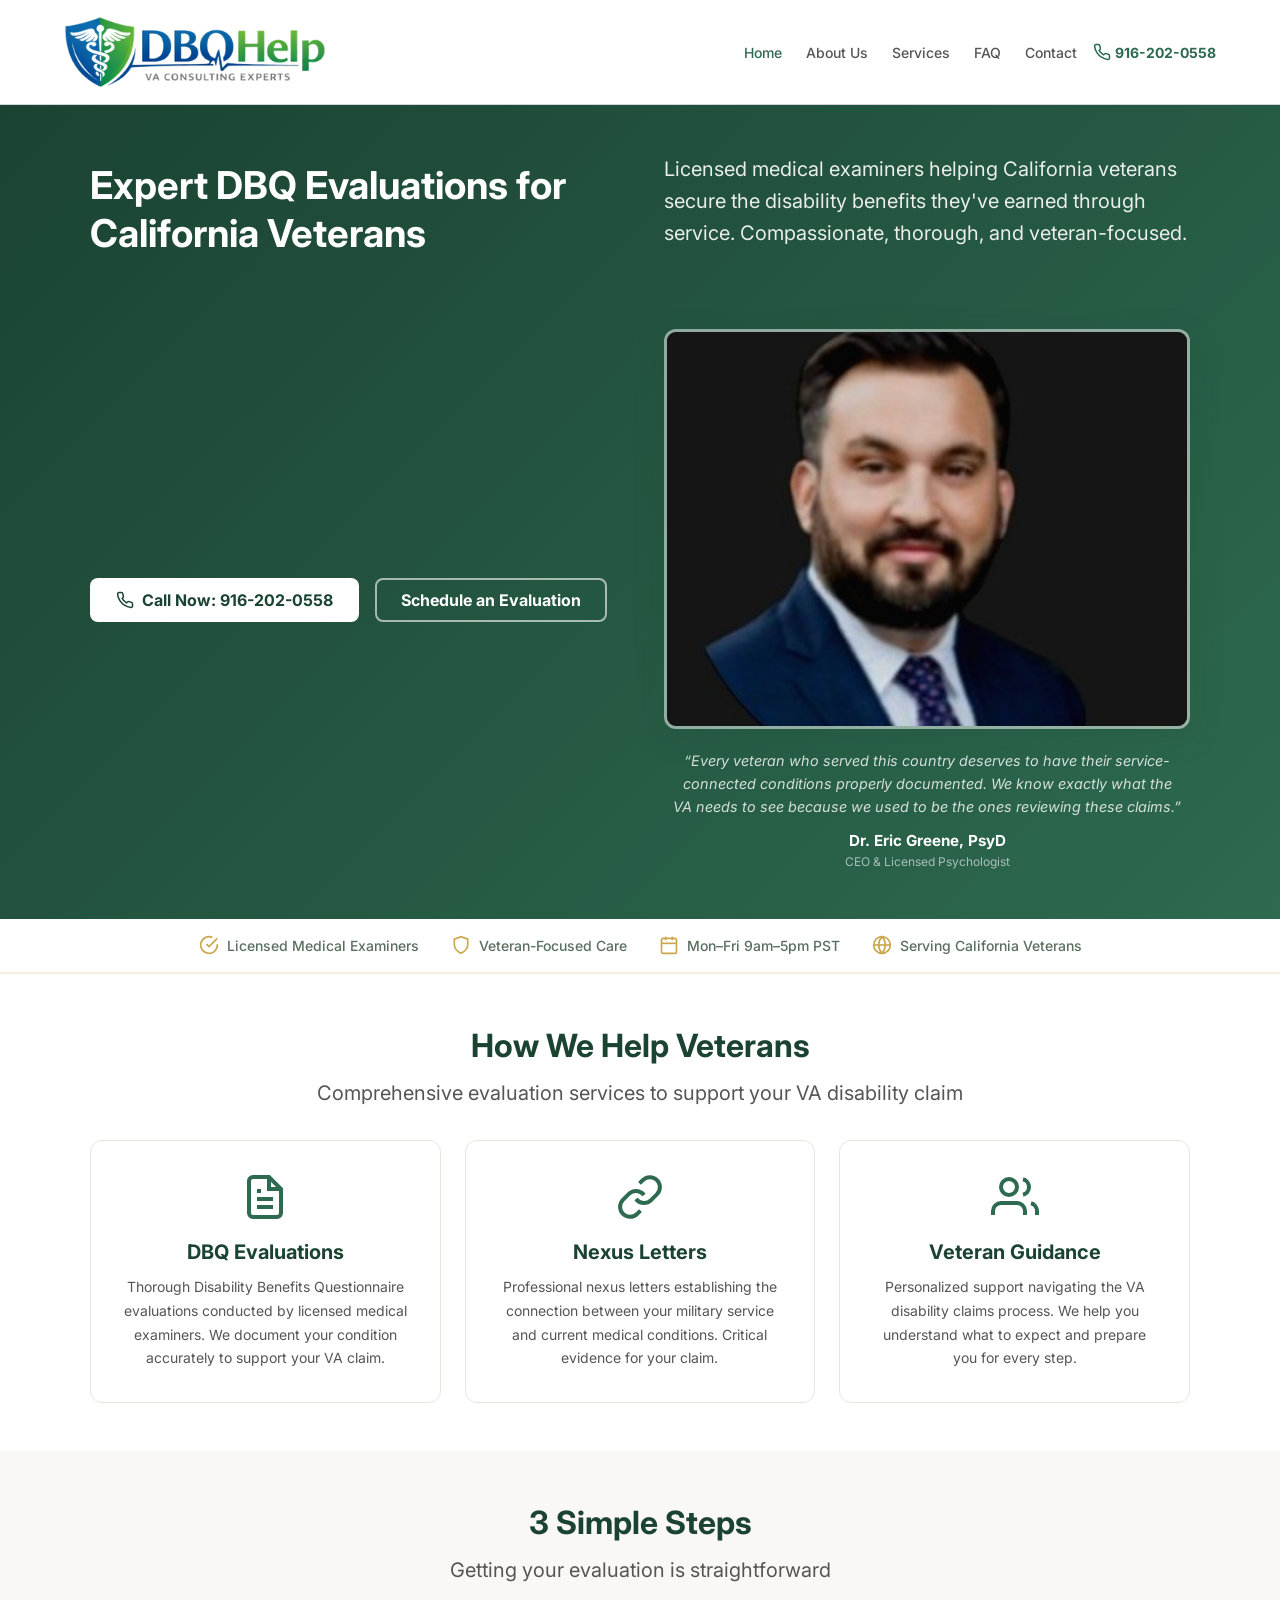
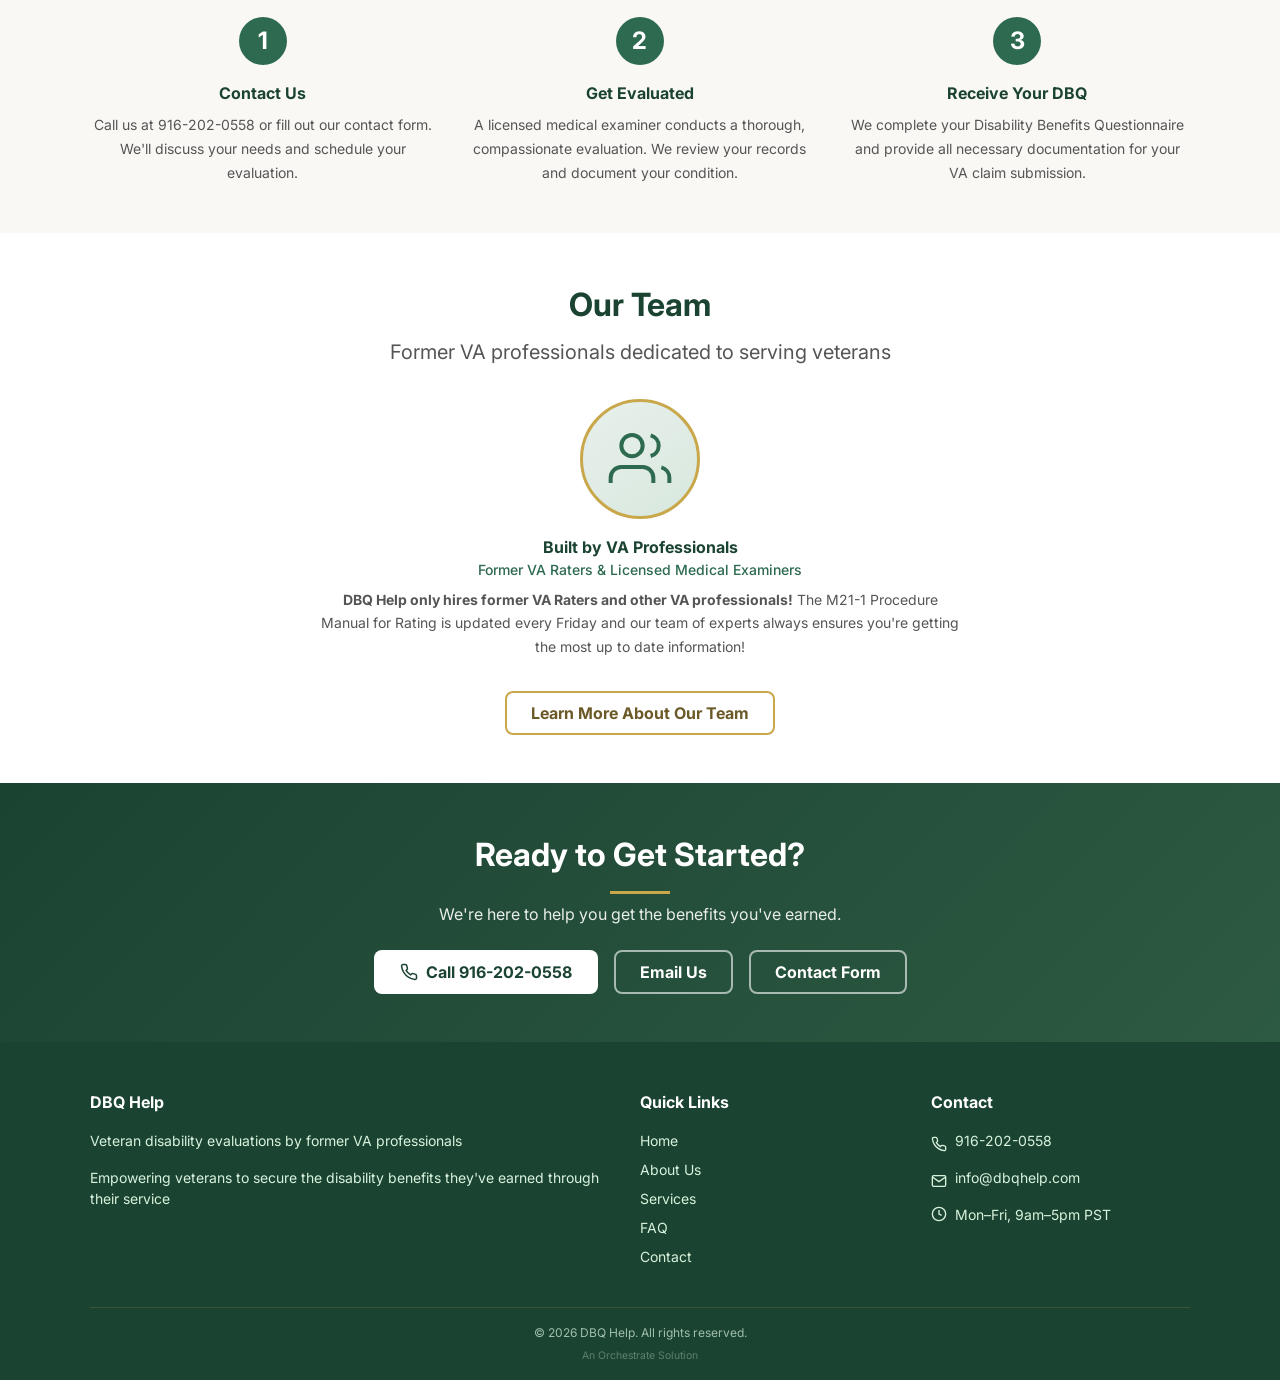
==== index.html @ 8cfd2657 "fix: Dr. Eric Greene (not Pete Green), add real photo" ====
<!DOCTYPE html><html data-theme="light" lang="en"><head><meta charset="UTF-8"><meta content="width=device-width,initial-scale=1" name="viewport"><link rel="icon" href="favicon.ico" type="image/x-icon"><link rel="apple-touch-icon" href="apple-touch-icon.png"><title>DBQ Help | California Veteran Disability Evaluations by Licensed Medical Examiners</title><meta content="Expert California DBQ evaluations, nexus letters, and veteran disability claim support from licensed medical examiners. Call 916-202-0558 for your evaluation today." name="description"><meta content="DBQ Help" name="author"><meta content="index, follow" name="robots"><meta content="#1b4332" name="theme-color"><link href="https://dbqhelp.com/" rel="canonical"><meta content="website" property="og:type"><meta content="https://dbqhelp.com/" property="og:url"><meta content="DBQ Help | California Veteran Disability Evaluations by Licensed Medical Examiners" property="og:title"><meta content="Expert DBQ evaluations, nexus letters, and veteran disability claim support. Licensed medical examiners serving California veterans." property="og:description"><meta content="DBQ Help" property="og:site_name"><meta property="og:image" content="https://dbqhelp.com/img/og-share.jpg"><meta property="og:image:width" content="1200"><meta property="og:image:height" content="630"><meta content="en_US" property="og:locale"><meta content="summary" name="twitter:card"><meta content="DBQ Help | Veteran Disability Evaluations" name="twitter:title"><meta content="Expert DBQ evaluations and nexus letters from licensed medical examiners. Call 916-202-0558." name="twitter:description"><meta name="twitter:image" content="https://dbqhelp.com/img/og-share.jpg"><script type="application/ld+json">{
    "@context": "https://schema.org",
    "@type": "MedicalBusiness",
    "name": "DBQ Help",
    "description": "Expert California DBQ evaluations, nexus letters, and veteran disability claim support from licensed medical examiners serving veterans throughout California.",
    "url": "https://dbqhelp.com/",
    "telephone": "+1-916-202-0558",
    "email": "info@dbqhelp.com",
    "priceRange": "$$",
    "openingHours": "Mo-Fr 09:00-17:00",
    "areaServed": { "@type": "State", "name": "California" },
    "medicalSpecialty": "Medical Evaluation"
  }</script><link href="https://fonts.googleapis.com" rel="preconnect"><link href="https://fonts.gstatic.com" rel="preconnect" crossorigin><link href="https://fonts.googleapis.com/css2?family=Inter:wght@400;500;700&display=swap" rel="stylesheet"><link href="cup-bundle.css" rel="stylesheet"><link href="dbq-theme.css" rel="stylesheet"><link href="dbq-mockup-b.css" rel="stylesheet"><script src="cup.js" type="module"></script><script src="https://orchestrate.solutions/badge.js" defer></script><meta name="geo.region" content="US-CA"><meta name="geo.placename" content="Sacramento, California"></head><body class="dbq-page"><a href="#main" class="dbq-skip-link">Skip to main content</a><header class="dbq-header" role="banner"><div class="dbq-header__inner"><a href="index.html" class="dbq-header__logo" aria-label="DBQ Help Home"><img src="logo.png" alt="DBQ Help" height="72" style="display:block"> </a><button aria-controls="main-nav" aria-expanded="false" aria-label="Toggle navigation" class="dbq-header__menu-btn" id="menu-toggle"><svg fill="none" stroke="currentColor" stroke-width="2" viewBox="0 0 24 24" aria-hidden="true" height="24" width="24"><path d="M3 12h18M3 6h18M3 18h18"/></svg></button><nav aria-label="Main navigation" class="dbq-header__nav" id="main-nav" role="navigation"><a href="index.html" aria-current="page">Home</a> <a href="about.html">About Us</a> <a href="services.html">Services</a> <a href="faq.html">FAQ</a> <a href="contact.html">Contact</a></nav><a href="tel:+19162020558" class="cup-hit-fill dbq-header__phone" aria-label="Call us at 916-202-0558"><svg fill="none" stroke="currentColor" stroke-width="2" viewBox="0 0 24 24" aria-hidden="true" height="18" width="18"><path d="M22 16.92v3a2 2 0 0 1-2.18 2 19.79 19.79 0 0 1-8.63-3.07 19.5 19.5 0 0 1-6-6 19.79 19.79 0 0 1-3.07-8.67A2 2 0 0 1 4.11 2h3a2 2 0 0 1 2 1.72 12.84 12.84 0 0 0 .7 2.81 2 2 0 0 1-.45 2.11L8.09 9.91a16 16 0 0 0 6 6l1.27-1.27a2 2 0 0 1 2.11-.45 12.84 12.84 0 0 0 2.81.7A2 2 0 0 1 22 16.92z"/></svg> <span class="dbq-phone-text">916-202-0558</span></a></div></header><main class="dbq-main" id="main"><section class="dbq-hero" aria-labelledby="hero-heading"><div class="dbq-hero__inner"><h1 id="hero-heading">Expert DBQ Evaluations for California Veterans</h1><p class="dbq-hero__subtitle">Licensed medical examiners helping California veterans secure the disability benefits they've earned through service. Compassionate, thorough, and veteran-focused.</p><div class="dbq-hero__actions"><a href="tel:+19162020558" class="dbq-btn dbq-btn--primary"><svg fill="none" stroke="currentColor" stroke-width="2" viewBox="0 0 24 24" aria-hidden="true" height="18" width="18"><path d="M22 16.92v3a2 2 0 0 1-2.18 2 19.79 19.79 0 0 1-8.63-3.07 19.5 19.5 0 0 1-6-6 19.79 19.79 0 0 1-3.07-8.67A2 2 0 0 1 4.11 2h3a2 2 0 0 1 2 1.72 12.84 12.84 0 0 0 .7 2.81 2 2 0 0 1-.45 2.11L8.09 9.91a16 16 0 0 0 6 6l1.27-1.27a2 2 0 0 1 2.11-.45 12.84 12.84 0 0 0 2.81.7A2 2 0 0 1 22 16.92z"/></svg> Call Now: 916-202-0558 </a><a href="contact.html" class="dbq-btn dbq-btn--secondary">Schedule an Evaluation</a></div><div class="dbq-hero__person"><div class="dbq-hero__photo"><img src="img/dr-greene.png" alt="Dr. Eric Greene — Licensed Psychologist and CEO of DBQ Help" width="600" height="750" loading="eager"></div><div class="dbq-hero__quote"><p class="dbq-hero__quote-text">“Every veteran who served this country deserves to have their service-connected conditions properly documented. We know exactly what the VA needs to see because we used to be the ones reviewing these claims.”</p><p class="dbq-hero__quote-author">Dr. Eric Greene, PsyD</p><p class="dbq-hero__quote-title">CEO &amp; Licensed Psychologist</p></div></div></div></section><section class="dbq-trust" aria-label="Trust indicators"><div class="dbq-trust__inner"><div class="dbq-trust__item"><svg fill="none" stroke="currentColor" stroke-width="2" viewBox="0 0 24 24" aria-hidden="true"><path d="M22 11.08V12a10 10 0 1 1-5.93-9.14"/><polyline points="22 4 12 14.01 9 11.01"/></svg> Licensed Medical Examiners</div><div class="dbq-trust__item"><svg fill="none" stroke="currentColor" stroke-width="2" viewBox="0 0 24 24" aria-hidden="true"><path d="M12 22s8-4 8-10V5l-8-3-8 3v7c0 6 8 10 8 10z"/></svg> Veteran-Focused Care</div><div class="dbq-trust__item"><svg fill="none" stroke="currentColor" stroke-width="2" viewBox="0 0 24 24" aria-hidden="true"><rect height="18" rx="2" ry="2" width="18" x="3" y="4"/><line x1="16" x2="16" y1="2" y2="6"/><line x1="8" x2="8" y1="2" y2="6"/><line x1="3" x2="21" y1="10" y2="10"/></svg> Mon–Fri 9am–5pm PST</div><div class="dbq-trust__item"><svg fill="none" stroke="currentColor" stroke-width="2" viewBox="0 0 24 24" aria-hidden="true"><circle cx="12" cy="12" r="10"/><path d="M2 12h20"/><path d="M12 2a15.3 15.3 0 0 1 4 10 15.3 15.3 0 0 1-4 10 15.3 15.3 0 0 1-4-10 15.3 15.3 0 0 1 4-10z"/></svg> Serving California Veterans</div></div></section><section class="dbq-section" aria-labelledby="services-heading"><div class="dbq-container"><div class="dbq-section__header"><h2 id="services-heading">How We Help Veterans</h2><p>Comprehensive evaluation services to support your VA disability claim</p></div><div class="dbq-cards"><div class="dbq-card"><div class="dbq-card__icon"><svg fill="none" stroke="currentColor" stroke-width="2" viewBox="0 0 24 24" aria-hidden="true"><path d="M14 2H6a2 2 0 0 0-2 2v16a2 2 0 0 0 2 2h12a2 2 0 0 0 2-2V8z"/><polyline points="14 2 14 8 20 8"/><line x1="16" x2="8" y1="13" y2="13"/><line x1="16" x2="8" y1="17" y2="17"/><polyline points="10 9 9 9 8 9"/></svg></div><h3>DBQ Evaluations</h3><p>Thorough Disability Benefits Questionnaire evaluations conducted by licensed medical examiners. We document your condition accurately to support your VA claim.</p></div><div class="dbq-card"><div class="dbq-card__icon"><svg fill="none" stroke="currentColor" stroke-width="2" viewBox="0 0 24 24" aria-hidden="true"><path d="M10 13a5 5 0 0 0 7.54.54l3-3a5 5 0 0 0-7.07-7.07l-1.72 1.71"/><path d="M14 11a5 5 0 0 0-7.54-.54l-3 3a5 5 0 0 0 7.07 7.07l1.71-1.71"/></svg></div><h3>Nexus Letters</h3><p>Professional nexus letters establishing the connection between your military service and current medical conditions. Critical evidence for your claim.</p></div><div class="dbq-card"><div class="dbq-card__icon"><svg fill="none" stroke="currentColor" stroke-width="2" viewBox="0 0 24 24" aria-hidden="true"><path d="M17 21v-2a4 4 0 0 0-4-4H5a4 4 0 0 0-4 4v2"/><circle cx="9" cy="7" r="4"/><path d="M23 21v-2a4 4 0 0 0-3-3.87"/><path d="M16 3.13a4 4 0 0 1 0 7.75"/></svg></div><h3>Veteran Guidance</h3><p>Personalized support navigating the VA disability claims process. We help you understand what to expect and prepare you for every step.</p></div></div></div></section><section class="dbq-section dbq-section--alt" aria-labelledby="process-heading"><div class="dbq-container"><div class="dbq-section__header"><h2 id="process-heading">3 Simple Steps</h2><p>Getting your evaluation is straightforward</p></div><div class="dbq-steps"><div class="dbq-step"><div class="dbq-step__number">1</div><h3>Contact Us</h3><p>Call us at 916-202-0558 or fill out our contact form. We'll discuss your needs and schedule your evaluation.</p></div><div class="dbq-step"><div class="dbq-step__number">2</div><h3>Get Evaluated</h3><p>A licensed medical examiner conducts a thorough, compassionate evaluation. We review your records and document your condition.</p></div><div class="dbq-step"><div class="dbq-step__number">3</div><h3>Receive Your DBQ</h3><p>We complete your Disability Benefits Questionnaire and provide all necessary documentation for your VA claim submission.</p></div></div></div></section><section class="dbq-section" aria-labelledby="team-heading"><div class="dbq-container"><div class="dbq-section__header"><h2 id="team-heading">Our Team</h2><p>Former VA professionals dedicated to serving veterans</p></div><div class="dbq-team"><div class="dbq-bio" style="max-width:640px;margin:0 auto;text-align:center"><div class="dbq-bio__photo" aria-hidden="true"><svg fill="none" stroke="currentColor" stroke-width="1.5" viewBox="0 0 24 24" height="64" width="64"><path d="M17 21v-2a4 4 0 0 0-4-4H5a4 4 0 0 0-4 4v2"/><circle cx="9" cy="7" r="4"/><path d="M23 21v-2a4 4 0 0 0-3-3.87"/><path d="M16 3.13a4 4 0 0 1 0 7.75"/></svg></div><h3>Built by VA Professionals</h3><p class="dbq-bio__title">Former VA Raters &amp; Licensed Medical Examiners</p><p><strong>DBQ Help only hires former VA Raters and other VA professionals!</strong> The M21-1 Procedure Manual for Rating is updated every Friday and our team of experts always ensures you're getting the most up to date information!</p></div></div><div style="text-align:center;margin-top:var(--cup-space-xl)"><a href="about.html" class="dbq-btn dbq-btn--outline">Learn More About Our Team</a></div></div></section><section class="dbq-cta" aria-labelledby="cta-heading"><h2 id="cta-heading">Ready to Get Started?</h2><p>We're here to help you get the benefits you've earned.</p><div class="dbq-cta__actions"><a href="tel:+19162020558" class="dbq-btn dbq-btn--primary"><svg fill="none" stroke="currentColor" stroke-width="2" viewBox="0 0 24 24" aria-hidden="true" height="18" width="18"><path d="M22 16.92v3a2 2 0 0 1-2.18 2 19.79 19.79 0 0 1-8.63-3.07 19.5 19.5 0 0 1-6-6 19.79 19.79 0 0 1-3.07-8.67A2 2 0 0 1 4.11 2h3a2 2 0 0 1 2 1.72 12.84 12.84 0 0 0 .7 2.81 2 2 0 0 1-.45 2.11L8.09 9.91a16 16 0 0 0 6 6l1.27-1.27a2 2 0 0 1 2.11-.45 12.84 12.84 0 0 0 2.81.7A2 2 0 0 1 22 16.92z"/></svg> Call 916-202-0558 </a><a href="mailto:info@dbqhelp.com" class="dbq-btn dbq-btn--secondary">Email Us</a> <a href="contact.html" class="dbq-btn dbq-btn--secondary">Contact Form</a></div></section></main><footer class="dbq-footer" role="contentinfo"><div class="dbq-footer__inner"><div><h3>DBQ Help</h3><p>Veteran disability evaluations by former VA professionals</p><p>Empowering veterans to secure the disability benefits they've earned through their service</p></div><div><h3>Quick Links</h3><a href="index.html">Home</a> <a href="about.html">About Us</a> <a href="services.html">Services</a> <a href="faq.html">FAQ</a> <a href="contact.html">Contact</a></div><div><h3>Contact</h3><div class="dbq-footer__contact-item"><svg fill="none" stroke="currentColor" stroke-width="2" viewBox="0 0 24 24" aria-hidden="true"><path d="M22 16.92v3a2 2 0 0 1-2.18 2 19.79 19.79 0 0 1-8.63-3.07 19.5 19.5 0 0 1-6-6 19.79 19.79 0 0 1-3.07-8.67A2 2 0 0 1 4.11 2h3a2 2 0 0 1 2 1.72 12.84 12.84 0 0 0 .7 2.81 2 2 0 0 1-.45 2.11L8.09 9.91a16 16 0 0 0 6 6l1.27-1.27a2 2 0 0 1 2.11-.45 12.84 12.84 0 0 0 2.81.7A2 2 0 0 1 22 16.92z"/></svg> <a href="tel:+19162020558">916-202-0558</a></div><div class="dbq-footer__contact-item"><svg fill="none" stroke="currentColor" stroke-width="2" viewBox="0 0 24 24" aria-hidden="true"><path d="M4 4h16c1.1 0 2 .9 2 2v12c0 1.1-.9 2-2 2H4c-1.1 0-2-.9-2-2V6c0-1.1.9-2 2-2z"/><polyline points="22,6 12,13 2,6"/></svg> <a href="mailto:info@dbqhelp.com">info@dbqhelp.com</a></div><div class="dbq-footer__contact-item"><svg fill="none" stroke="currentColor" stroke-width="2" viewBox="0 0 24 24" aria-hidden="true"><circle cx="12" cy="12" r="10"/><polyline points="12 6 12 12 16 14"/></svg> Mon–Fri, 9am–5pm PST</div></div></div><div class="dbq-footer__bottom"><p>© 2026 DBQ Help. All rights reserved.</p><cup-powered-by></cup-powered-by></div></footer><script src="dbq-app.js"></script><!-- Analytics --><script async src="https://www.googletagmanager.com/gtag/js?id=G-XXXXXXXXXX"></script><script>window.dataLayer=window.dataLayer||[];function gtag(){dataLayer.push(arguments)}gtag("js",new Date);gtag("config","G-XXXXXXXXXX")</script><script>(function(c,l,a,r,i,t,y){c[a]=c[a]||function(){(c[a].q=c[a].q||[]).push(arguments)};t=l.createElement(r);t.async=1;t.src="https://www.clarity.ms/tag/"+i;y=l.getElementsByTagName(r)[0];y.parentNode.insertBefore(t,y)})(window,document,"clarity","script","CLARITY_ID")</script></body></html>
---- cup-bundle.css ----
/* cup-core production bundle — single file, no @import waterfall */
/* Generated: 2026-04-17 — includes: reset, tokens, a11y, nano, micro, components, motion, responsive, print, light theme */
/* Excluded: dark.css (unused — site is light-only) */

/* Explicit layer order: cup-override LAST so dbq-theme.css overrides default theme */
@layer cup-reset, cup-tokens, cup-nano, cup-micro, cup-component, cup-motion, cup-theme, cup-override;

/* === reset.css === */
/* cup-core/reset.css — Minimal Reset
 * Opinionated defaults for consistent cross-browser rendering.
 * Does not fight the platform — just normalizes the gaps. */

@layer cup-reset {
  *,
  *::before,
  *::after {
    box-sizing: border-box;
  }

  * {
    margin: 0;
    padding: 0;
  }

  html {
    color-scheme: dark light;
    -webkit-text-size-adjust: 100%;
    -moz-text-size-adjust: 100%;
    text-size-adjust: 100%;
    -webkit-font-smoothing: antialiased;
    -moz-osx-font-smoothing: grayscale;
  }

  body {
    font-family: var(--cup-font-family);
    font-size: var(--cup-font-size-base);
    line-height: var(--cup-line-height);
    color: var(--cup-color-on-surface);
    background-color: var(--cup-color-surface);
  }

  img,
  picture,
  video,
  canvas,
  svg {
    display: block;
    max-width: 100%;
  }

  input,
  button,
  textarea,
  select {
    font: inherit;
    color: inherit;
  }

  button {
    cursor: pointer;
    border: none;
    background: none;
  }

  a {
    color: inherit;
    text-decoration: none;
  }

  ul,
  ol {
    list-style: none;
  }

  table {
    border-collapse: collapse;
    border-spacing: 0;
  }

  h1, h2, h3, h4, h5, h6 {
    font-size: inherit;
    font-weight: inherit;
  }

  fieldset {
    border: none;
  }

  /* Remove default summary marker */
  summary {
    cursor: pointer;
  }

  /* Hidden but accessible */
  .cup-sr-only {
    position: absolute;
    width: 1px;
    height: 1px;
    padding: 0;
    margin: -1px;
    overflow: hidden;
    clip: rect(0, 0, 0, 0);
    white-space: nowrap;
    border: 0;
  }
}


/* === tokens.css === */
/* cup-core/tokens.css — Design Tokens
 * All visual decisions as CSS custom properties.
 * Override at any scope to customize. */

@layer cup-tokens {
:root {
  /* ── Color: Semantic, not decorative ── */
  --cup-color-surface:      #1a1a2e;
  --cup-color-on-surface:   #e0e0e0;
  --cup-color-surface-alt:  #16213e;
  --cup-color-primary:      #4fc3f7;
  --cup-color-on-primary:   #000000;
  --cup-color-secondary:    #b0bec5;
  --cup-color-error:        #ef5350;
  --cup-color-on-error:     #ffffff;
  --cup-color-success:      #66bb6a;
  --cup-color-warning:      #ffa726;
  --cup-color-info:         #29b6f6;
  --cup-color-border:       #333333;
  --cup-color-focus:        #4fc3f7;
  --cup-color-disabled:     #555555;
  --cup-color-on-disabled:  #999999;
  --cup-color-placeholder:  #888888;

  /* ── Spacing: Consistent rhythm ── */
  --cup-space-2xs: 0.125rem;  /*  2px */
  --cup-space-xs:  0.25rem;   /*  4px */
  --cup-space-sm:  0.5rem;    /*  8px */
  --cup-space-md:  1rem;      /* 16px */
  --cup-space-lg:  1.5rem;    /* 24px */
  --cup-space-xl:  2rem;      /* 32px */
  --cup-space-2xl: 3rem;      /* 48px */

  /* ── Typography ── */
  --cup-font-family:       system-ui, -apple-system, 'Segoe UI', Roboto, sans-serif;
  --cup-font-family-mono:  ui-monospace, 'Cascadia Code', 'Fira Code', monospace;
  --cup-font-size-xs:   0.75rem;    /* 12px */
  --cup-font-size-sm:   0.875rem;   /* 14px */
  --cup-font-size-base: 1rem;       /* 16px */
  --cup-font-size-lg:   1.25rem;    /* 20px */
  --cup-font-size-xl:   1.5rem;     /* 24px */
  --cup-font-size-2xl:  2rem;       /* 32px */
  --cup-font-weight-normal: 400;
  --cup-font-weight-medium: 500;
  --cup-font-weight-bold:   700;
  --cup-line-height:        1.5;
  --cup-line-height-tight:  1.25;

  /* ── Shape ── */
  --cup-radius-sm:   4px;
  --cup-radius-md:   8px;
  --cup-radius-lg:   12px;
  --cup-radius-full: 9999px;

  /* ── Motion ── */
  --cup-transition-fast:   150ms ease;
  --cup-transition-normal: 250ms ease;
  --cup-transition-slow:   400ms ease;
  --cup-easing-spring:     cubic-bezier(.34, 1.56, .64, 1);
  --cup-easing-bounce:     cubic-bezier(.34, .66, .66, 1);
  --cup-easing-smooth:     cubic-bezier(.4, 0, .2, 1);

  /* ── Breakpoints (used via @media) ── */
  --cup-bp-sm:  640px;
  --cup-bp-md:  768px;
  --cup-bp-lg: 1024px;
  --cup-bp-xl: 1280px;

  /* ── Elevation ── */
  --cup-shadow-color: 0 0% 0%;
  --cup-shadow-sm:  0  1px  2px hsl(var(--cup-shadow-color) / 0.3);
  --cup-shadow-md:  0  4px  8px hsl(var(--cup-shadow-color) / 0.3);
  --cup-shadow-lg:  0  8px 24px hsl(var(--cup-shadow-color) / 0.3);
  --cup-shadow-xl:  0 16px 48px hsl(var(--cup-shadow-color) / 0.4);

  /* ── Touch Target ── */
  --cup-touch-min: 44px;

  /* ── Z-Index Scale ── */
  --cup-z-dropdown: 100;
  --cup-z-sticky:   200;
  --cup-z-overlay:  300;
  --cup-z-modal:    400;
  --cup-z-toast:    500;
}
} /* end @layer cup-tokens */


/* === a11y.css === */
/* cup-core/a11y.css — Accessibility Utilities
 * Focus rings, reduced motion, high contrast, screen reader helpers. */

@layer cup-nano {

  /* ── Focus Ring ── */
  :focus-visible {
    outline: 2px solid var(--cup-color-focus);
    outline-offset: 2px;
  }

  /* Remove outline for mouse users */
  :focus:not(:focus-visible) {
    outline: none;
  }

  /* ── Reduced Motion ── */
  @media (prefers-reduced-motion: reduce) {
    *,
    *::before,
    *::after {
      animation-duration: 0.01ms !important;
      animation-iteration-count: 1 !important;
      transition-duration: 0.01ms !important;
      scroll-behavior: auto !important;
    }
  }

  /* ── High Contrast ── */
  @media (forced-colors: active) {
    .cup-input {
      border: 1px solid ButtonText;
    }

    .cup-input:focus-visible {
      outline: 2px solid Highlight;
    }

    .cup-error {
      color: LinkText;
    }
  }

  /* ── Increased Contrast ── */
  @media (prefers-contrast: more) {
    :root {
      --cup-color-border: #666666;
      --cup-color-placeholder: #aaaaaa;
    }

    .cup-button {
      border-width: 2px;
    }

    .cup-input {
      border-width: 2px;
    }
  }

  /* ── Hit Fill ── */
  /* Stretch interactive element to fill flex/grid parent height.
   * Content stays centered. No sibling disruption.
   * Use on links, buttons, icons inside flex containers
   * where the visual element is smaller than the ideal hit area. */
  .cup-hit-fill {
    align-self: stretch;
    display: inline-flex;
    align-items: center;
  }

  /* ── Skip Link ── */
  .cup-skip-link {
    position: absolute;
    top: -100%;
    left: var(--cup-space-md);
    padding: var(--cup-space-sm) var(--cup-space-md);
    background: var(--cup-color-primary);
    color: var(--cup-color-on-primary);
    border-radius: var(--cup-radius-sm);
    z-index: var(--cup-z-toast);
    font-weight: var(--cup-font-weight-medium);
    text-decoration: none;
  }

  .cup-skip-link:focus {
    top: var(--cup-space-md);
  }
}


/* === css/nano.css === */
/* cup-core/css/nano.css — Nano Component Styles
 * Each nano is a single CSS concern: label, input, hint, error, icon, skeleton, divider.
 * These are the atoms everything else composes. */

/* @property must be top-level (not inside @layer) for percentage interpolation */
@property --cup-ripple-expand {
  syntax: '<percentage>';
  initial-value: 0%;
  inherits: false;
}

@layer cup-nano {

  /* ── Label ── */
  .cup-label {
    display: block;
    font-size: var(--cup-font-size-sm);
    font-weight: var(--cup-font-weight-medium);
    color: var(--cup-color-on-surface);
    margin-bottom: var(--cup-space-xs);
    line-height: var(--cup-line-height-tight);
  }



  /* ── Input ── */
  .cup-input {
    display: block;
    width: 100%;
    padding: var(--cup-space-sm) var(--cup-space-md);
    font-size: var(--cup-font-size-base);
    line-height: var(--cup-line-height);
    color: var(--cup-color-on-surface);
    background-color: var(--cup-color-surface);
    border: 1px solid var(--cup-color-border);
    border-radius: var(--cup-radius-sm);
    transition: border-color var(--cup-transition-fast),
                box-shadow var(--cup-transition-fast);
    outline: none;
  }

  .cup-input::placeholder {
    color: var(--cup-color-placeholder);
  }

  .cup-input:focus-visible {
    border-color: var(--cup-color-focus);
    box-shadow: 0 0 0 2px color-mix(in srgb, var(--cup-color-focus) 30%, transparent);
  }

  .cup-input[aria-invalid="true"] {
    border-color: var(--cup-color-error);
  }

  .cup-input[aria-invalid="true"]:focus-visible {
    box-shadow: 0 0 0 2px color-mix(in srgb, var(--cup-color-error) 30%, transparent);
  }

  .cup-input:disabled {
    background-color: var(--cup-color-disabled);
    color: var(--cup-color-on-disabled);
    cursor: not-allowed;
    opacity: 0.7;
  }

  .cup-input[readonly] {
    background-color: var(--cup-color-surface-alt);
    cursor: default;
  }

  /* Native select styling */
  select.cup-input {
    appearance: none;
    background-image: url("data:image/svg+xml,%3Csvg xmlns='http://www.w3.org/2000/svg' width='12' height='12' viewBox='0 0 12 12'%3E%3Cpath fill='%23888' d='M6 8L1 3h10z'/%3E%3C/svg%3E");
    background-repeat: no-repeat;
    background-position: right var(--cup-space-sm) center;
    padding-right: var(--cup-space-xl);
  }

  /* Textarea */
  textarea.cup-input {
    resize: vertical;
    min-height: 5rem;
  }

  /* ── Hint ── */
  .cup-hint {
    display: block;
    font-size: var(--cup-font-size-xs);
    color: var(--cup-color-secondary);
    margin-top: var(--cup-space-xs);
    line-height: var(--cup-line-height);
  }

  /* ── Error ── */
  .cup-error {
    display: block;
    font-size: var(--cup-font-size-xs);
    color: var(--cup-color-error);
    margin-top: var(--cup-space-xs);
    line-height: var(--cup-line-height);
  }



  /* ── Icon ── */
  .cup-icon {
    display: inline-flex;
    align-items: center;
    justify-content: center;
    width: 1.25em;
    height: 1.25em;
    flex-shrink: 0;
    vertical-align: middle;
  }

  .cup-icon svg {
    width: 100%;
    height: 100%;
    fill: currentColor;
  }

  .cup-icon[data-size="sm"] {
    width: 1em;
    height: 1em;
  }

  .cup-icon[data-size="lg"] {
    width: 1.5em;
    height: 1.5em;
  }

  /* ── Skeleton ── */
  .cup-skeleton {
    display: block;
    background: linear-gradient(
      90deg,
      var(--cup-color-border) 25%,
      var(--cup-color-surface-alt) 50%,
      var(--cup-color-border) 75%
    );
    background-size: 200% 100%;
    animation: cup-shimmer 1.5s ease-in-out infinite;
    border-radius: var(--cup-radius-sm);
    min-height: 1rem;
  }

  .cup-skeleton[data-variant="text"] {
    height: 1em;
    width: 80%;
    border-radius: var(--cup-radius-sm);
  }

  .cup-skeleton[data-variant="circle"] {
    width: 2.5rem;
    height: 2.5rem;
    border-radius: var(--cup-radius-full);
  }

  .cup-skeleton[data-variant="rect"] {
    height: 4rem;
    width: 100%;
  }

  @keyframes cup-shimmer {
    0%   { background-position: 200% 0; }
    100% { background-position: -200% 0; }
  }

  /* ── Divider ── */
  .cup-divider {
    border: none;
    border-top: 1px solid var(--cup-color-border);
    margin: var(--cup-space-md) 0;
  }

  .cup-divider[data-vertical] {
    border-top: none;
    border-left: 1px solid var(--cup-color-border);
    margin: 0 var(--cup-space-md);
    align-self: stretch;
    height: auto;
    width: 0;
  }

  /* ── Focus Ring (global) ── */
  :focus-visible {
    outline: 2px solid var(--cup-color-focus);
    outline-offset: 2px;
  }

  /* ── Effects ── */
  /* Clean entrance/exit/emphasis effects — data-attribute driven.
   * Usage: <div data-effect="fade-in">...</div>
   * All durations use transition tokens. All respect prefers-reduced-motion. */

  /* Entrance */
  @keyframes cup-fade-in {
    from { opacity: 0; }
    to   { opacity: 1; }
  }

  @keyframes cup-slide-up {
    from { opacity: 0; transform: translateY(0.5rem); }
    to   { opacity: 1; transform: translateY(0); }
  }

  @keyframes cup-scale-in {
    from { opacity: 0; transform: scale(0.9); }
    to   { opacity: 1; transform: scale(1); }
  }

  /* Exit */
  @keyframes cup-fade-out {
    from { opacity: 1; }
    to   { opacity: 0; }
  }

  @keyframes cup-slide-down {
    from { opacity: 1; transform: translateY(0); }
    to   { opacity: 0; transform: translateY(0.5rem); }
  }

  /* Emphasis */
  @keyframes cup-pulse {
    0%, 100% { opacity: 1; }
    50%      { opacity: 0.6; }
  }

  @keyframes cup-shake {
    0%, 100% { transform: translateX(0); }
    20%      { transform: translateX(-4px); }
    40%      { transform: translateX(4px); }
    60%      { transform: translateX(-2px); }
    80%      { transform: translateX(2px); }
  }

  /* Feedback — ripple wave (subtle lighten ring passes through the element)
   * Uses @property --cup-ripple-expand for smooth percentage interpolation.
   * White gradient + mix-blend-mode:overlay lightens the element's own colors
   * without adding a separate hue — invisible on background, visible on content.
   */
  @keyframes cup-ripple-wave {
    0%   { --cup-ripple-expand: 0%;   opacity: 1; }
    80%  { opacity: 0.5; }
    100% { --cup-ripple-expand: 100%; opacity: 0; }
  }

  [data-effect="ripple"] {
    position: relative;
    overflow: hidden;
  }

  [data-effect="ripple"]::after {
    content: '';
    position: absolute;
    inset: -50%;
    pointer-events: none;
    border-radius: inherit;
    background: radial-gradient(
      circle at center,
      transparent calc(var(--cup-ripple-expand) - 6%),
      rgba(255, 255, 255, 0.08) calc(var(--cup-ripple-expand) - 3%),
      rgba(255, 255, 255, 0.18) var(--cup-ripple-expand),
      rgba(255, 255, 255, 0.08) calc(var(--cup-ripple-expand) + 3%),
      transparent calc(var(--cup-ripple-expand) + 6%),
      transparent 100%
    );
    animation: cup-ripple-wave 1.4s ease-out both;
    mix-blend-mode: overlay;
  }

  /* Data-attribute activation */
  [data-effect="fade-in"]    { animation: cup-fade-in   250ms ease both; }
  [data-effect="slide-up"]   { animation: cup-slide-up  250ms ease both; }
  [data-effect="scale-in"]   { animation: cup-scale-in  250ms ease both; }
  [data-effect="fade-out"]   { animation: cup-fade-out  250ms ease both; }
  [data-effect="slide-down"] { animation: cup-slide-down 250ms ease both; }
  [data-effect="pulse"]      { animation: cup-pulse 1s ease infinite; }
  [data-effect="shake"]      { animation: cup-shake 400ms ease; }

  /* Speed modifiers */
  [data-effect-speed="fast"] { animation-duration: 150ms; }
  [data-effect-speed="slow"] { animation-duration: 400ms; }

  /* Delay modifiers */
  [data-effect-delay="100"] { animation-delay: 100ms; }
  [data-effect-delay="200"] { animation-delay: 200ms; }
  [data-effect-delay="300"] { animation-delay: 300ms; }
  [data-effect-delay="500"] { animation-delay: 500ms; }

  /* ── Powered-by attribution ── */
  cup-powered-by {
    display: block;
    margin-top: var(--cup-space-xs);
    transition: opacity var(--cup-transition-normal);
  }
  .cup-powered-by {
    font-size: 0.65rem;
    opacity: 0.5;
    transition: opacity var(--cup-transition-fast);
  }
  .cup-powered-by:hover {
    opacity: 0.7;
  }
  .cup-powered-by__link {
    color: inherit;
    font-size: inherit;
    line-height: inherit;
    text-decoration: none;
  }
  .cup-powered-by__link:hover {
    text-decoration: underline;
  }
  .cup-powered-by__sol {
    cursor: pointer;
    transition: opacity var(--cup-transition-fast);
  }
  .cup-powered-by__sol:hover,
  .cup-powered-by__sol:focus-visible {
    opacity: 1;
    text-decoration: underline;
  }

  /* ── Theme Picker ── */
  cup-theme-picker {
    display: inline-block;
  }
  .cup-theme-picker__trigger {
    cursor: pointer;
    font-size: inherit;
    opacity: 0.4;
    transition: opacity var(--cup-transition-fast);
    user-select: none;
  }
  .cup-theme-picker__trigger:hover,
  .cup-theme-picker__trigger:focus-visible {
    opacity: 0.8;
  }
  .cup-tp__backdrop {
    display: none; /* kept for backward compat but no longer used */
  }
  .cup-tp {
    position: fixed;
    top: 60px;
    right: var(--cup-space-md);
    width: 340px;
    max-height: 85vh;
    overflow-y: auto;
    display: flex;
    flex-direction: column;
    background: var(--cup-color-surface);
    color: var(--cup-color-on-surface);
    border: 1px solid var(--cup-color-border);
    border-radius: var(--cup-radius-md);
    box-shadow: var(--cup-shadow-lg);
    z-index: 2147483647;
    font-size: var(--cup-font-size-sm);
    resize: none;
  }
  .cup-tp__header {
    display: flex;
    justify-content: space-between;
    align-items: center;
    padding: var(--cup-space-xs) var(--cup-space-sm);
    border-bottom: 1px solid var(--cup-color-border);
    user-select: none;
  }
  .cup-tp__drag-handle { cursor: grab; }
  .cup-tp__drag-handle:active { cursor: grabbing; }
  .cup-tp__title {
    font-weight: 700;
    font-size: var(--cup-font-size-sm);
    white-space: nowrap;
  }
  .cup-tp__header-btns {
    display: flex;
    gap: var(--cup-space-2xs);
  }
  .cup-tp__minimize,
  .cup-tp__close {
    background: none;
    border: none;
    color: var(--cup-color-on-surface);
    font-size: var(--cup-font-size-lg);
    cursor: pointer;
    line-height: 1;
    padding: 0 var(--cup-space-2xs);
    opacity: 0.6;
  }
  .cup-tp__minimize:hover,
  .cup-tp__close:hover { opacity: 1; }

  /* ── Tabs ── */
  .cup-tp__tabs {
    display: flex;
    border-bottom: 1px solid var(--cup-color-border);
  }
  .cup-tp__tab {
    flex: 1;
    padding: var(--cup-space-xs);
    font-size: var(--cup-font-size-xs);
    font-family: inherit;
    background: none;
    border: none;
    border-bottom: 2px solid transparent;
    color: var(--cup-color-on-surface);
    cursor: pointer;
    opacity: 0.6;
    transition: opacity var(--cup-transition-fast), border-color var(--cup-transition-fast);
    white-space: nowrap;
  }
  .cup-tp__tab:hover { opacity: 0.9; }
  .cup-tp__tab--active {
    opacity: 1;
    border-bottom-color: var(--cup-color-primary);
    font-weight: 600;
  }
  .cup-tp__tab-body {
    flex: 1;
    overflow-y: auto;
    padding: var(--cup-space-sm);
    display: flex;
    flex-direction: column;
    gap: var(--cup-space-sm);
  }
  .cup-tp__tab-content {
    display: flex;
    flex-direction: column;
    gap: var(--cup-space-sm);
  }

  /* ── Resize handle ── */
  .cup-tp__resize-handle {
    text-align: right;
    padding: 0 var(--cup-space-2xs);
    font-size: 10px;
    cursor: nwse-resize;
    opacity: 0.3;
    user-select: none;
    line-height: 1;
  }
  .cup-tp__resize-handle:hover { opacity: 0.7; }
  .cup-tp__section-title {
    font-weight: 600;
    font-size: var(--cup-font-size-xs);
    text-transform: uppercase;
    letter-spacing: 0.05em;
    opacity: 0.6;
    margin-bottom: var(--cup-space-xs);
  }
  .cup-tp__presets {
    display: grid;
    grid-template-columns: 1fr 1fr;
    gap: var(--cup-space-xs);
  }
  .cup-tp__preset {
    display: flex;
    flex-direction: column;
    align-items: center;
    gap: var(--cup-space-2xs);
    padding: var(--cup-space-xs);
    background: var(--cup-color-surface-alt);
    border: 1px solid var(--cup-color-border);
    border-radius: var(--cup-radius-sm);
    cursor: pointer;
    transition: border-color var(--cup-transition-fast);
    color: var(--cup-color-on-surface);
    font-family: inherit;
  }
  .cup-tp__preset:hover {
    border-color: var(--cup-color-primary);
  }
  .cup-tp__preset--active {
    border-color: var(--cup-color-primary);
    box-shadow: 0 0 0 1px var(--cup-color-primary);
  }
  .cup-tp__preset-swatches {
    display: flex;
    gap: 2px;
  }
  .cup-tp__preset-dot {
    width: 14px;
    height: 14px;
    border-radius: var(--cup-radius-full);
    border: 1px solid rgba(128,128,128,0.3);
  }
  .cup-tp__preset-name {
    font-size: var(--cup-font-size-xs);
    white-space: nowrap;
  }
  .cup-tp__colors {
    display: grid;
    grid-template-columns: 1fr 1fr;
    gap: var(--cup-space-xs);
  }
  .cup-tp__color-row {
    display: flex;
    align-items: center;
    gap: var(--cup-space-xs);
    cursor: pointer;
  }
  .cup-tp__swatch {
    width: 28px;
    height: 28px;
    border: 1px solid var(--cup-color-border);
    border-radius: var(--cup-radius-sm);
    padding: 0;
    cursor: pointer;
    flex-shrink: 0;
  }
  .cup-tp__color-label {
    font-size: var(--cup-font-size-xs);
  }
  .cup-tp__actions {
    display: flex;
    gap: var(--cup-space-xs);
    flex-wrap: wrap;
  }
  .cup-tp__btn {
    flex: 1;
    min-width: 0;
    padding: var(--cup-space-xs) var(--cup-space-sm);
    font-size: var(--cup-font-size-xs);
    font-family: inherit;
    border: 1px solid var(--cup-color-border);
    border-radius: var(--cup-radius-sm);
    background: var(--cup-color-surface-alt);
    color: var(--cup-color-on-surface);
    cursor: pointer;
    transition: background var(--cup-transition-fast);
    white-space: nowrap;
  }
  .cup-tp__btn:hover {
    background: var(--cup-color-primary);
    color: var(--cup-color-on-primary);
    border-color: var(--cup-color-primary);
  }
  /* Advanced Settings */
  .cup-tp__adv-toggle {
    display: flex;
    align-items: center;
    gap: var(--cup-space-xs);
    width: 100%;
    padding: var(--cup-space-xs) 0;
    margin-top: var(--cup-space-xs);
    font-size: var(--cup-font-size-xs);
    font-family: inherit;
    color: var(--cup-color-on-surface);
    background: none;
    border: none;
    border-top: 1px solid var(--cup-color-border);
    cursor: pointer;
    opacity: 0.7;
    transition: opacity var(--cup-transition-fast);
  }
  .cup-tp__adv-toggle:hover { opacity: 1; }
  .cup-tp__adv-arrow {
    display: inline-block;
    font-size: 0.6em;
    transition: transform var(--cup-transition-fast);
  }
  .cup-tp__adv-toggle[aria-expanded="true"] .cup-tp__adv-arrow {
    transform: rotate(90deg);
  }
  .cup-tp__adv-body {
    max-height: 200px;
    overflow-y: auto;
  }

  /* ── Inspector Tab ── */
  .cup-insp__controls {
    display: flex;
    align-items: center;
    gap: var(--cup-space-xs);
    flex-wrap: wrap;
  }
  .cup-insp__pick-btn {
    font-weight: 600;
  }
  .cup-insp__pick-btn--on {
    background: var(--cup-color-primary);
    color: var(--cup-color-on-primary);
    border-color: var(--cup-color-primary);
  }
  .cup-insp__multi-label {
    font-size: var(--cup-font-size-xs);
    display: flex;
    align-items: center;
    gap: var(--cup-space-2xs);
    cursor: pointer;
  }
  .cup-insp__content {
    display: flex;
    flex-direction: column;
    gap: var(--cup-space-xs);
  }
  .cup-insp__empty {
    font-size: var(--cup-font-size-xs);
    opacity: 0.5;
    text-align: center;
    padding: var(--cup-space-md) 0;
  }
  .cup-insp__meta {
    font-size: var(--cup-font-size-xs);
    opacity: 0.7;
  }
  .cup-insp__section {
    display: flex;
    flex-direction: column;
    gap: var(--cup-space-2xs);
  }
  .cup-insp__props {
    display: flex;
    flex-direction: column;
    gap: 1px;
  }
  .cup-insp__prop {
    display: flex;
    align-items: center;
    gap: var(--cup-space-2xs);
    font-size: 11px;
    padding: 2px 0;
  }
  .cup-insp__prop-name {
    min-width: 100px;
    flex-shrink: 0;
    opacity: 0.7;
    font-family: monospace;
    font-size: 10px;
  }
  .cup-insp__prop-value {
    flex: 1;
    min-width: 0;
    background: var(--cup-color-surface-alt);
    border: 1px solid transparent;
    border-radius: var(--cup-radius-sm);
    color: var(--cup-color-on-surface);
    font-family: monospace;
    font-size: 10px;
    padding: 2px 4px;
  }
  .cup-insp__prop-value:focus {
    border-color: var(--cup-color-primary);
    outline: none;
  }
  .cup-insp__prop-value--mod {
    color: #ff9800;
    border-color: #ff9800;
  }
  .cup-insp__prop-token {
    font-size: 9px;
    background: var(--cup-color-surface-alt);
    border-radius: var(--cup-radius-sm);
    padding: 1px 4px;
    color: var(--cup-color-primary);
    cursor: pointer;
    white-space: nowrap;
    flex-shrink: 0;
  }
  .cup-insp__prop-token:hover {
    text-decoration: underline;
  }
  .cup-insp__note-wrap {
    display: flex;
    flex-direction: column;
    gap: var(--cup-space-2xs);
    margin-top: var(--cup-space-xs);
    border-top: 1px solid var(--cup-color-border);
    padding-top: var(--cup-space-xs);
  }
  .cup-insp__note {
    width: 100%;
    font-family: inherit;
    font-size: var(--cup-font-size-xs);
    background: var(--cup-color-surface-alt);
    border: 1px solid var(--cup-color-border);
    border-radius: var(--cup-radius-sm);
    color: var(--cup-color-on-surface);
    padding: var(--cup-space-2xs) var(--cup-space-xs);
    resize: vertical;
  }
  .cup-insp__note:focus {
    border-color: var(--cup-color-primary);
    outline: none;
  }

  /* ── Selections Tab ── */
  .cup-sel__list {
    display: flex;
    flex-direction: column;
    gap: var(--cup-space-xs);
    max-height: 50vh;
    overflow-y: auto;
  }
  .cup-sel__entry {
    background: var(--cup-color-surface-alt);
    border: 1px solid var(--cup-color-border);
    border-radius: var(--cup-radius-sm);
    padding: var(--cup-space-xs);
    display: flex;
    flex-direction: column;
    gap: 2px;
  }
  .cup-sel__entry-header {
    display: flex;
    align-items: center;
    gap: var(--cup-space-2xs);
    cursor: pointer;
  }
  .cup-sel__entry-num {
    width: 18px;
    height: 18px;
    border-radius: 50%;
    background: #ff9800;
    color: #000;
    font-size: 10px;
    font-weight: 700;
    display: flex;
    align-items: center;
    justify-content: center;
    flex-shrink: 0;
  }
  .cup-sel__entry-selector {
    flex: 1;
    font-family: monospace;
    font-size: 11px;
    overflow: hidden;
    text-overflow: ellipsis;
    white-space: nowrap;
  }
  .cup-sel__entry-remove {
    background: none;
    border: none;
    color: var(--cup-color-on-surface);
    font-size: var(--cup-font-size-base);
    cursor: pointer;
    opacity: 0.5;
    padding: 0 2px;
    line-height: 1;
  }
  .cup-sel__entry-remove:hover { opacity: 1; color: var(--cup-color-error); }
  .cup-sel__entry-summary {
    font-size: 10px;
    opacity: 0.6;
    font-family: monospace;
    overflow: hidden;
    text-overflow: ellipsis;
    white-space: nowrap;
  }
  .cup-sel__entry-note {
    font-size: var(--cup-font-size-xs);
    font-style: italic;
    opacity: 0.8;
  }
  .cup-sel__entry-edits {
    font-size: 10px;
    color: #ff9800;
    font-family: monospace;
  }
}


/* === css/micro.css === */
/* cup-core/css/micro.css — Micro Component Styles
 * Composed layouts for field groups, buttons, toggles, badges, chips. */

@layer cup-micro {

  /* ── Custom Element Hosts ──
   * Light-DOM cup elements render styled children inside unstyled hosts.
   * These rules give the host element the same geometry so effects
   * (trace, ripple, enchant) and layout work against the real shape. */
  cup-badge {
    display: inline-flex;
    border-radius: var(--cup-radius-full);
  }

  cup-chip {
    display: inline-flex;
    border-radius: var(--cup-radius-full);
  }

  cup-button {
    display: inline-flex;
    border-radius: var(--cup-radius-sm);
  }

  cup-button[rounded] {
    border-radius: var(--cup-radius-full);
  }

  cup-button[round] {
    border-radius: var(--cup-radius-full);
  }

  cup-toast {
    display: block;
  }

  cup-stepper {
    display: block;
    width: 100%;
  }

  cup-progress {
    display: block;
    width: 100%;
  }

  /* ── Field (wrapper for label + input + hint + error) ── */
  .cup-field {
    display: flex;
    flex-direction: column;
    gap: 0;
    margin-bottom: var(--cup-space-md);
  }

  /* ── Button ── */
  .cup-button {
    display: inline-flex;
    align-items: center;
    justify-content: center;
    gap: var(--cup-space-sm);
    padding: var(--cup-space-sm) var(--cup-space-lg);
    font-size: var(--cup-font-size-base);
    font-weight: var(--cup-font-weight-medium);
    line-height: var(--cup-line-height-tight);
    border: 1px solid transparent;
    border-radius: var(--cup-radius-sm);
    cursor: pointer;
    transition: background-color var(--cup-transition-fast),
                border-color var(--cup-transition-fast),
                color var(--cup-transition-fast),
                box-shadow var(--cup-transition-fast);
    text-decoration: none;
    white-space: nowrap;
  }

  .cup-button:focus-visible {
    outline: 2px solid var(--cup-color-focus);
    outline-offset: 2px;
  }

  .cup-button:disabled,
  .cup-button[data-loading] {
    cursor: not-allowed;
    opacity: 0.6;
    pointer-events: none;
  }

  /* Primary */
  .cup-button--primary {
    background-color: var(--cup-color-primary);
    color: var(--cup-color-on-primary);
  }

  .cup-button--primary:hover:not(:disabled) {
    filter: brightness(1.1);
  }

  /* Secondary */
  .cup-button--secondary {
    background-color: transparent;
    color: var(--cup-color-on-surface);
    border-color: var(--cup-color-border);
  }

  .cup-button--secondary:hover:not(:disabled) {
    background-color: var(--cup-color-surface-alt);
  }

  /* Ghost */
  .cup-button--ghost {
    background: transparent;
    color: var(--cup-color-on-surface);
  }

  .cup-button--ghost:hover:not(:disabled) {
    background-color: var(--cup-color-surface-alt);
  }

  /* Danger */
  .cup-button--danger {
    background-color: var(--cup-color-error);
    color: var(--cup-color-on-error);
  }

  .cup-button--danger:hover:not(:disabled) {
    filter: brightness(1.1);
  }

  /* Sizes */
  .cup-button--sm {
    padding: var(--cup-space-xs) var(--cup-space-md);
    font-size: var(--cup-font-size-sm);
  }

  .cup-button--lg {
    padding: var(--cup-space-md) var(--cup-space-xl);
    font-size: var(--cup-font-size-lg);
  }

  /* Rounded variants */
  .cup-button--rounded {
    border-radius: var(--cup-radius-full);
  }

  .cup-button--round {
    border-radius: var(--cup-radius-full);
    width: 2.5rem;
    height: 2.5rem;
    padding: 0;
  }

  .cup-button--round.cup-button--sm {
    width: 2rem;
    height: 2rem;
  }

  .cup-button--round.cup-button--lg {
    width: 3rem;
    height: 3rem;
  }

  /* Loading spinner */
  .cup-button[data-loading]::before {
    content: '';
    width: 1em;
    height: 1em;
    border: 2px solid currentColor;
    border-top-color: transparent;
    border-radius: var(--cup-radius-full);
    animation: cup-spin 0.6s linear infinite;
  }

  @keyframes cup-spin {
    to { transform: rotate(360deg); }
  }

  /* ── Toggle ── */
  .cup-toggle {
    display: inline-flex;
    align-items: center;
    gap: var(--cup-space-sm);
    cursor: pointer;
    border: none;
    background: none;
    padding: 0;
    font: inherit;
    color: inherit;
  }

  .cup-toggle___track {
    position: relative;
    width: 2.5rem;
    height: 1.375rem;
    background-color: var(--cup-color-border);
    border-radius: var(--cup-radius-full);
    transition: background-color var(--cup-transition-fast);
  }

  .cup-toggle___thumb {
    position: absolute;
    top: 2px;
    left: 2px;
    width: 1.125rem;
    height: 1.125rem;
    background-color: var(--cup-color-on-surface);
    border-radius: var(--cup-radius-full);
    transition: transform var(--cup-transition-fast);
    will-change: transform;
  }

  .cup-toggle[aria-checked="true"] .cup-toggle___track {
    background-color: var(--cup-color-primary);
  }

  .cup-toggle[aria-checked="true"] .cup-toggle___thumb {
    transform: translateX(1.125rem);
  }

  /* ── Badge ── */
  .cup-badge {
    display: inline-flex;
    align-items: center;
    padding: var(--cup-space-2xs) var(--cup-space-sm);
    font-size: var(--cup-font-size-xs);
    font-weight: var(--cup-font-weight-medium);
    border-radius: var(--cup-radius-full);
    line-height: 1;
    white-space: nowrap;
  }

  .cup-badge--default {
    background-color: var(--cup-color-surface-alt);
    color: var(--cup-color-on-surface);
  }

  .cup-badge--success {
    background-color: color-mix(in srgb, var(--cup-color-success) 20%, transparent);
    color: var(--cup-color-success);
  }

  .cup-badge--error {
    background-color: color-mix(in srgb, var(--cup-color-error) 20%, transparent);
    color: var(--cup-color-error);
  }

  .cup-badge--warning {
    background-color: color-mix(in srgb, var(--cup-color-warning) 20%, transparent);
    color: var(--cup-color-warning);
  }

  .cup-badge--info {
    background-color: color-mix(in srgb, var(--cup-color-info) 20%, transparent);
    color: var(--cup-color-info);
  }

  /* ── Chip ── */
  .cup-chip {
    display: inline-flex;
    align-items: center;
    gap: var(--cup-space-xs);
    padding: var(--cup-space-xs) var(--cup-space-sm);
    font-size: var(--cup-font-size-sm);
    background-color: var(--cup-color-surface-alt);
    color: var(--cup-color-on-surface);
    border: 1px solid var(--cup-color-border);
    border-radius: var(--cup-radius-full);
    line-height: 1;
    white-space: nowrap;
  }

  .cup-chip___remove {
    display: inline-flex;
    align-items: center;
    justify-content: center;
    width: 0.75em;
    height: 0.75em;
    border: none;
    background: none;
    color: var(--cup-color-secondary);
    cursor: pointer;
    border-radius: var(--cup-radius-full);
    font-size: inherit;
    padding: 0;
    line-height: 1;
  }

  .cup-chip___remove:hover {
    color: var(--cup-color-error);
    background-color: color-mix(in srgb, var(--cup-color-error) 15%, transparent);
  }

  /* ── Checkbox ── */
  .cup-checkbox {
    display: inline-flex;
    align-items: center;
    gap: var(--cup-space-sm);
    cursor: pointer;
    margin-bottom: var(--cup-space-sm);
  }

  .cup-checkbox input[type="checkbox"] {
    width: 1.125rem;
    height: 1.125rem;
    accent-color: var(--cup-color-primary);
    cursor: pointer;
    flex-shrink: 0;
  }

  /* ── Radio Group ── */
  .cup-radio-group {
    display: flex;
    flex-direction: column;
    gap: var(--cup-space-sm);
    margin-bottom: var(--cup-space-md);
  }

  .cup-radio-group legend {
    font-size: var(--cup-font-size-sm);
    font-weight: var(--cup-font-weight-medium);
    color: var(--cup-color-on-surface);
    margin-bottom: var(--cup-space-sm);
  }

  .cup-radio-group label {
    display: inline-flex;
    align-items: center;
    gap: var(--cup-space-sm);
    cursor: pointer;
  }

  .cup-radio-group input[type="radio"] {
    width: 1.125rem;
    height: 1.125rem;
    accent-color: var(--cup-color-primary);
    cursor: pointer;
    flex-shrink: 0;
  }

  /* ── Character Count (for textarea) ── */
  .cup-char-count {
    font-size: var(--cup-font-size-xs);
    color: var(--cup-color-secondary);
    text-align: right;
    margin-top: var(--cup-space-2xs);
  }

  .cup-char-count[data-over] {
    color: var(--cup-color-error);
  }
}


/* === css/components.css === */
/* cup-core/css/components.css — Component (Organism) Styles
 * Card, Modal, Toast, Navigation, AppShell, DataTable, Accordion, Tabs, FormSection. */

@layer cup-component {

  /* ── Card ── */
  .cup-card {
    background-color: var(--cup-color-surface-alt);
    border: 1px solid var(--cup-color-border);
    border-radius: var(--cup-radius-md);
    overflow: hidden;
    contain: layout style;
  }

  .cup-card___header {
    padding: var(--cup-space-md) var(--cup-space-lg);
    border-bottom: 1px solid var(--cup-color-border);
    font-weight: var(--cup-font-weight-medium);
  }

  .cup-card___body {
    padding: var(--cup-space-lg);
  }

  .cup-card___footer {
    padding: var(--cup-space-md) var(--cup-space-lg);
    border-top: 1px solid var(--cup-color-border);
    display: flex;
    gap: var(--cup-space-sm);
    justify-content: flex-end;
  }

  /* ── Modal ── */
  .cup-modal {
    border: none;
    border-radius: var(--cup-radius-lg);
    background-color: var(--cup-color-surface);
    color: var(--cup-color-on-surface);
    padding: 0;
    max-width: min(90vw, 32rem);
    width: 100%;
    box-shadow: var(--cup-shadow-xl);
  }

  .cup-modal::backdrop {
    background: rgba(0, 0, 0, 0.6);
  }

  .cup-modal___header {
    display: flex;
    align-items: center;
    justify-content: space-between;
    padding: var(--cup-space-md) var(--cup-space-lg);
    border-bottom: 1px solid var(--cup-color-border);
    font-weight: var(--cup-font-weight-bold);
  }

  .cup-modal___close {
    display: inline-flex;
    align-items: center;
    justify-content: center;
    width: 2rem;
    height: 2rem;
    border: none;
    background: transparent;
    color: var(--cup-color-secondary);
    border-radius: var(--cup-radius-sm);
    cursor: pointer;
    font-size: var(--cup-font-size-lg);
  }

  .cup-modal___close:hover {
    background-color: var(--cup-color-surface-alt);
  }

  .cup-modal___body {
    padding: var(--cup-space-lg);
  }

  .cup-modal___footer {
    padding: var(--cup-space-md) var(--cup-space-lg);
    border-top: 1px solid var(--cup-color-border);
    display: flex;
    gap: var(--cup-space-sm);
    justify-content: flex-end;
  }

  /* ── Toast ── */
  .cup-toast {
    display: flex;
    align-items: center;
    gap: var(--cup-space-sm);
    padding: var(--cup-space-sm) var(--cup-space-md);
    border-radius: var(--cup-radius-md);
    background-color: var(--cup-color-surface-alt);
    color: var(--cup-color-on-surface);
    border: 1px solid var(--cup-color-border);
    box-shadow: var(--cup-shadow-md);
    font-size: var(--cup-font-size-sm);
    max-width: 24rem;
  }

  .cup-toast--success { border-left: 3px solid var(--cup-color-success); }
  .cup-toast--error   { border-left: 3px solid var(--cup-color-error); }
  .cup-toast--warning { border-left: 3px solid var(--cup-color-warning); }
  .cup-toast--info    { border-left: 3px solid var(--cup-color-info); }

  .cup-toast___message {
    flex: 1;
  }

  .cup-toast___close {
    display: inline-flex;
    align-items: center;
    justify-content: center;
    min-width: var(--cup-touch-min);
    min-height: var(--cup-touch-min);
    border: none;
    background: transparent;
    color: var(--cup-color-secondary);
    font-size: var(--cup-font-size-lg);
    cursor: pointer;
    border-radius: var(--cup-radius-sm);
    margin: calc(-1 * var(--cup-space-sm)) calc(-1 * var(--cup-space-sm)) calc(-1 * var(--cup-space-sm)) 0;
    transition: color var(--cup-transition-fast),
                background-color var(--cup-transition-fast);
  }

  .cup-toast___close:hover {
    color: var(--cup-color-on-surface);
    background-color: var(--cup-color-surface);
  }

  .cup-toast-container {
    position: fixed;
    bottom: var(--cup-space-lg);
    right: var(--cup-space-lg);
    display: flex;
    flex-direction: column-reverse;
    gap: var(--cup-space-sm);
    z-index: var(--cup-z-toast);
  }

  /* ── Navigation ── */
  .cup-nav {
    display: flex;
    gap: var(--cup-space-xs);
  }

  .cup-nav a,
  .cup-nav button {
    display: inline-flex;
    align-items: center;
    gap: var(--cup-space-xs);
    padding: var(--cup-space-sm) var(--cup-space-md);
    font-size: var(--cup-font-size-sm);
    color: var(--cup-color-secondary);
    border-radius: var(--cup-radius-sm);
    transition: background-color var(--cup-transition-fast),
                color var(--cup-transition-fast);
    text-decoration: none;
    border: none;
    background: none;
    cursor: pointer;
  }

  .cup-nav a:hover,
  .cup-nav button:hover {
    background-color: var(--cup-color-surface-alt);
    color: var(--cup-color-on-surface);
  }

  .cup-nav [aria-current="page"],
  .cup-nav [data-active] {
    background-color: var(--cup-color-surface-alt);
    color: var(--cup-color-primary);
    font-weight: var(--cup-font-weight-medium);
  }

  /* ── AppShell ── */
  .cup-shell {
    display: grid;
    grid-template-rows: auto 1fr auto;
    grid-template-columns: auto 1fr;
    min-height: 100vh;
  }

  .cup-shell___header {
    grid-column: 1 / -1;
    display: flex;
    align-items: center;
    gap: var(--cup-space-md);
    padding: var(--cup-space-sm) var(--cup-space-lg);
    background-color: var(--cup-color-surface-alt);
    border-bottom: 1px solid var(--cup-color-border);
  }

  .cup-shell___sidebar {
    padding: var(--cup-space-md);
    background-color: var(--cup-color-surface);
    border-right: 1px solid var(--cup-color-border);
    width: 16rem;
    overflow-y: auto;
  }

  .cup-shell___main {
    padding: var(--cup-space-lg);
    overflow-y: auto;
  }

  .cup-shell___footer {
    grid-column: 1 / -1;
    padding: var(--cup-space-md) var(--cup-space-lg);
    border-top: 1px solid var(--cup-color-border);
    font-size: var(--cup-font-size-sm);
    color: var(--cup-color-secondary);
  }

  /* ── Accordion (details/summary) ── */
  .cup-accordion {
    border: 1px solid var(--cup-color-border);
    border-radius: var(--cup-radius-md);
    overflow: hidden;
  }

  .cup-accordion details {
    border-bottom: 1px solid var(--cup-color-border);
  }

  .cup-accordion details:last-child {
    border-bottom: none;
  }

  .cup-accordion summary {
    padding: var(--cup-space-md) var(--cup-space-lg);
    font-weight: var(--cup-font-weight-medium);
    cursor: pointer;
    transition: background-color var(--cup-transition-fast);
    list-style: none;
    display: flex;
    align-items: center;
    justify-content: space-between;
  }

  .cup-accordion summary:hover {
    background-color: var(--cup-color-surface-alt);
  }

  .cup-accordion summary::after {
    content: '▸';
    transition: transform var(--cup-transition-fast);
  }

  .cup-accordion details[open] > summary::after {
    transform: rotate(90deg);
  }

  .cup-accordion___content {
    padding: var(--cup-space-md) var(--cup-space-lg);
    content-visibility: auto;
  }

  /* ── Tabs ── */
  .cup-tabs [role="tablist"] {
    display: flex;
    gap: 0;
    border-bottom: 1px solid var(--cup-color-border);
  }

  .cup-tabs [role="tab"] {
    padding: var(--cup-space-sm) var(--cup-space-md);
    font-size: var(--cup-font-size-sm);
    font-weight: var(--cup-font-weight-medium);
    color: var(--cup-color-secondary);
    border: none;
    background: none;
    cursor: pointer;
    border-bottom: 2px solid transparent;
    transition: color var(--cup-transition-fast),
                border-color var(--cup-transition-fast);
    margin-bottom: -1px;
  }

  .cup-tabs [role="tab"]:hover {
    color: var(--cup-color-on-surface);
  }

  .cup-tabs [role="tab"][aria-selected="true"] {
    color: var(--cup-color-primary);
    border-bottom-color: var(--cup-color-primary);
  }

  .cup-tabs [role="tabpanel"] {
    padding: var(--cup-space-lg) 0;
  }

  .cup-tabs [role="tabpanel"][hidden] {
    display: none;
  }

  /* ── DataTable ── */
  .cup-table {
    width: 100%;
    border: 1px solid var(--cup-color-border);
    border-radius: var(--cup-radius-md);
    overflow: hidden;
  }

  .cup-table table {
    width: 100%;
  }

  .cup-table th {
    text-align: left;
    padding: var(--cup-space-sm) var(--cup-space-md);
    font-size: var(--cup-font-size-sm);
    font-weight: var(--cup-font-weight-medium);
    color: var(--cup-color-secondary);
    background-color: var(--cup-color-surface-alt);
    border-bottom: 1px solid var(--cup-color-border);
    white-space: nowrap;
  }

  .cup-table td {
    padding: var(--cup-space-sm) var(--cup-space-md);
    font-size: var(--cup-font-size-sm);
    border-bottom: 1px solid var(--cup-color-border);
    vertical-align: middle;
  }

  .cup-table tr:last-child td {
    border-bottom: none;
  }

  .cup-table tr:hover td {
    background-color: var(--cup-color-surface-alt);
  }

  /* Sortable header */
  .cup-table th[aria-sort] {
    cursor: pointer;
    user-select: none;
  }

  .cup-table th[aria-sort]::after {
    content: ' ↕';
    color: var(--cup-color-placeholder);
    font-size: var(--cup-font-size-xs);
  }

  .cup-table th[aria-sort="ascending"]::after {
    content: ' ↑';
    color: var(--cup-color-primary);
  }

  .cup-table th[aria-sort="descending"]::after {
    content: ' ↓';
    color: var(--cup-color-primary);
  }

  /* ── FormSection ── */
  .cup-form-section {
    margin-bottom: var(--cup-space-xl);
  }

  .cup-form-section legend {
    font-size: var(--cup-font-size-lg);
    font-weight: var(--cup-font-weight-bold);
    color: var(--cup-color-on-surface);
    margin-bottom: var(--cup-space-md);
    padding-bottom: var(--cup-space-sm);
    border-bottom: 1px solid var(--cup-color-border);
    width: 100%;
  }

  /* ── Stepper ── */
  .cup-stepper {
    display: flex;
    align-items: center;
    gap: 0;
    width: 100%;
  }

  .cup-stepper___step {
    display: flex;
    align-items: center;
    gap: var(--cup-space-sm);
    cursor: pointer;
    flex-shrink: 0;
    padding: var(--cup-space-xs) var(--cup-space-sm);
    border-radius: var(--cup-radius-sm);
    transition: background-color var(--cup-transition-fast);
  }

  .cup-stepper___step:hover:not(.cup-stepper___step--disabled) {
    background-color: var(--cup-color-surface-alt);
  }

  .cup-stepper___step--disabled {
    cursor: not-allowed;
    opacity: 0.4;
  }

  .cup-stepper___indicator {
    display: inline-flex;
    align-items: center;
    justify-content: center;
    width: 2rem;
    height: 2rem;
    border-radius: var(--cup-radius-full);
    font-size: var(--cup-font-size-sm);
    font-weight: var(--cup-font-weight-bold);
    flex-shrink: 0;
    border: 2px solid var(--cup-color-border);
    color: var(--cup-color-secondary);
    background: transparent;
    transition: background-color var(--cup-transition-fast),
                border-color var(--cup-transition-fast),
                color var(--cup-transition-fast);
  }

  .cup-stepper___step--active .cup-stepper___indicator {
    background-color: var(--cup-color-primary);
    border-color: var(--cup-color-primary);
    color: var(--cup-color-on-primary);
  }

  .cup-stepper___step--completed .cup-stepper___indicator {
    background-color: var(--cup-color-success);
    border-color: var(--cup-color-success);
    color: #fff;
  }

  .cup-stepper___label {
    font-size: var(--cup-font-size-sm);
    font-weight: var(--cup-font-weight-medium);
    color: var(--cup-color-secondary);
    white-space: nowrap;
    transition: color var(--cup-transition-fast);
  }

  .cup-stepper___step--active .cup-stepper___label {
    color: var(--cup-color-primary);
    font-weight: var(--cup-font-weight-bold);
  }

  .cup-stepper___step--completed .cup-stepper___label {
    color: var(--cup-color-on-surface);
  }

  .cup-stepper___connector {
    flex: 1;
    height: 2px;
    min-width: var(--cup-space-md);
    background-color: var(--cup-color-border);
    transition: background-color var(--cup-transition-fast);
  }

  .cup-stepper___connector--completed {
    background-color: var(--cup-color-success);
  }

  /* ── Progress ── */
  .cup-progress {
    width: 100%;
    height: 8px;
    background-color: var(--cup-color-surface-alt);
    border-radius: var(--cup-radius-full);
    overflow: hidden;
    position: relative;
  }

  .cup-progress--sm { height: 4px; }
  .cup-progress--lg { height: 12px; }

  .cup-progress___fill {
    height: 100%;
    background-color: var(--cup-color-primary);
    border-radius: var(--cup-radius-full);
    transition: width var(--cup-transition-normal);
  }

  .cup-progress--success .cup-progress___fill { background-color: var(--cup-color-success); }
  .cup-progress--error   .cup-progress___fill { background-color: var(--cup-color-error); }
  .cup-progress--warning .cup-progress___fill { background-color: var(--cup-color-warning); }
  .cup-progress--info    .cup-progress___fill { background-color: var(--cup-color-info); }

  .cup-progress___header {
    display: flex;
    justify-content: space-between;
    align-items: baseline;
    margin-bottom: var(--cup-space-xs);
  }

  .cup-progress___label {
    font-size: var(--cup-font-size-sm);
    font-weight: var(--cup-font-weight-medium);
    color: var(--cup-color-on-surface);
  }

  .cup-progress___value {
    font-size: var(--cup-font-size-xs);
    color: var(--cup-color-secondary);
    font-variant-numeric: tabular-nums;
  }

  /* Indeterminate animation */
  .cup-progress--indeterminate .cup-progress___fill {
    width: 30% !important;
    animation: cup-progress-indeterminate 1.5s var(--cup-easing-smooth) infinite;
  }

  @keyframes cup-progress-indeterminate {
    0%   { transform: translateX(-100%); }
    100% { transform: translateX(400%); }
  }
}


/* === css/motion.css === */
/* cup-core/css/motion.css — Component Motion Layer
 * Rich animations for all cup components.
 * Included by default in cup.css. Respects prefers-reduced-motion via a11y.css. */

/* @property must be top-level (not inside @layer) for angle interpolation */
@property --cup-trace-angle {
  syntax: '<angle>';
  initial-value: 0deg;
  inherits: false;
}

@layer cup-motion {

  /* ── Easing Tokens ── */
  :root {
    --cup-easing-spring: cubic-bezier(.34, 1.56, .64, 1);
    --cup-easing-bounce: cubic-bezier(.34, .66, .66, 1);
    --cup-easing-smooth: cubic-bezier(.4, 0, .2, 1);
  }

  /* ── Toggle: spring thumb + scale feedback ── */
  .cup-toggle___track {
    transition: background-color 250ms var(--cup-easing-smooth);
  }

  .cup-toggle___thumb {
    transition: transform 300ms var(--cup-easing-spring);
  }

  .cup-toggle:active .cup-toggle___thumb {
    transform: scaleX(1.15);
  }

  .cup-toggle[aria-checked="true"]:active .cup-toggle___thumb {
    transform: translateX(1.125rem) scaleX(1.15);
  }

  /* ── Card: hover lift ── */
  .cup-card {
    transition: transform var(--cup-transition-fast),
                box-shadow var(--cup-transition-fast);
  }

  .cup-card:hover {
    transform: translateY(-2px);
    box-shadow: var(--cup-shadow-md);
  }

  /* ── Modal: scale-in entrance + backdrop fade ── */
  @keyframes cup-modal-in {
    from {
      opacity: 0;
      transform: scale(0.95) translateY(8px);
    }
    to {
      opacity: 1;
      transform: scale(1) translateY(0);
    }
  }

  @keyframes cup-modal-backdrop-in {
    from { opacity: 0; }
    to   { opacity: 1; }
  }

  .cup-modal[open] {
    animation: cup-modal-in 250ms var(--cup-easing-smooth) both;
  }

  .cup-modal[open]::backdrop {
    animation: cup-modal-backdrop-in 200ms ease both;
  }

  /* ── Toast: slide-up entrance ── */
  @keyframes cup-toast-in {
    from {
      opacity: 0;
      transform: translateY(1rem) scale(0.95);
    }
    to {
      opacity: 1;
      transform: translateY(0) scale(1);
    }
  }

  @keyframes cup-toast-out {
    from {
      opacity: 1;
      transform: translateY(0) scale(1);
    }
    to {
      opacity: 0;
      transform: translateY(-0.5rem) scale(0.95);
    }
  }

  .cup-toast {
    animation: cup-toast-in 300ms var(--cup-easing-smooth) both;
  }

  .cup-toast[data-dismissing] {
    animation: cup-toast-out 200ms ease both;
  }

  /* ── Badge: pulse on update ── */
  @keyframes cup-badge-pop {
    0%   { transform: scale(1); }
    50%  { transform: scale(1.15); }
    100% { transform: scale(1); }
  }

  .cup-badge[data-updated] {
    animation: cup-badge-pop 300ms var(--cup-easing-bounce);
  }

  /* ── Chip: dismiss animation ── */
  @keyframes cup-chip-out {
    from {
      opacity: 1;
      transform: scale(1);
    }
    to {
      opacity: 0;
      transform: scale(0.8);
    }
  }

  .cup-chip___remove {
    transition: color var(--cup-transition-fast),
                background-color var(--cup-transition-fast);
  }

  .cup-chip[data-dismissing] {
    animation: cup-chip-out 150ms ease both;
  }

  /* ── Data Table: row hover transition ── */
  .cup-table td {
    transition: background-color var(--cup-transition-fast);
  }

  /* ── Accordion: content reveal ── */
  .cup-accordion___content {
    animation: cup-fade-in 200ms ease both;
  }

  /* ── Tabs: panel crossfade ── */
  .cup-tabs [role="tabpanel"]:not([hidden]) {
    animation: cup-fade-in 200ms ease both;
  }

  /* ── Button: active press ── */
  .cup-button:active:not(:disabled) {
    transform: scale(0.97);
  }

  /* ── Checkbox / Radio: check pop ── */
  @keyframes cup-check-pop {
    0%   { transform: scale(0.8); }
    50%  { transform: scale(1.15); }
    100% { transform: scale(1); }
  }

  .cup-checkbox input[type="checkbox"]:checked,
  .cup-radio-group input[type="radio"]:checked {
    animation: cup-check-pop 200ms var(--cup-easing-bounce);
  }

  /* ── Input: focus glow ── */
  .cup-input:focus-visible {
    transition: border-color var(--cup-transition-fast),
                box-shadow 200ms var(--cup-easing-smooth);
  }

  /* ── Error message: slide-in ── */
  .cup-error {
    animation: cup-slide-up 200ms ease both;
  }

  /* ── Navigation: active indicator ── */
  .cup-nav a,
  .cup-nav button {
    position: relative;
  }

  /* ── Slider track/thumb ── */
  .cup-slider {
    -webkit-appearance: none;
    appearance: none;
    width: 100%;
    height: 6px;
    background: var(--cup-color-border);
    border-radius: var(--cup-radius-full);
    outline: none;
    transition: background var(--cup-transition-fast);
  }

  .cup-slider::-webkit-slider-thumb {
    -webkit-appearance: none;
    appearance: none;
    width: 20px;
    height: 20px;
    border-radius: var(--cup-radius-full);
    background: var(--cup-color-primary);
    cursor: pointer;
    border: 2px solid var(--cup-color-surface);
    box-shadow: var(--cup-shadow-sm);
    transition: transform var(--cup-transition-fast),
                box-shadow var(--cup-transition-fast);
  }

  .cup-slider::-moz-range-thumb {
    width: 20px;
    height: 20px;
    border-radius: var(--cup-radius-full);
    background: var(--cup-color-primary);
    cursor: pointer;
    border: 2px solid var(--cup-color-surface);
    box-shadow: var(--cup-shadow-sm);
    transition: transform var(--cup-transition-fast),
                box-shadow var(--cup-transition-fast);
  }

  .cup-slider::-webkit-slider-thumb:hover {
    transform: scale(1.2);
    box-shadow: var(--cup-shadow-md);
  }

  .cup-slider::-moz-range-thumb:hover {
    transform: scale(1.2);
    box-shadow: var(--cup-shadow-md);
  }

  .cup-slider::-webkit-slider-thumb:active {
    transform: scale(1.1);
  }

  .cup-slider::-moz-range-thumb:active {
    transform: scale(1.1);
  }

  .cup-slider:focus-visible {
    outline: 2px solid var(--cup-color-focus);
    outline-offset: 2px;
  }

  .cup-slider:disabled {
    opacity: 0.5;
    cursor: not-allowed;
  }

  .cup-slider:disabled::-webkit-slider-thumb {
    cursor: not-allowed;
  }

  .cup-slider:disabled::-moz-range-thumb {
    cursor: not-allowed;
  }

  /* ── Trace: spinning border highlight ──
   * A bold segment sweeps around the element's perimeter.
   * Customise via:
   *   --cup-trace-color  (default: primary)
   *   --cup-trace-bg     (default: surface-alt)
   *   --cup-trace-width  (default: 2px)
   *   --cup-trace-speed  (default: 2s)
   */
  @keyframes cup-trace {
    to { --cup-trace-angle: 360deg; }
  }

  [data-effect="trace"] {
    --cup-trace-color: var(--cup-color-primary);
    --cup-trace-bg: var(--cup-color-surface-alt);
    --cup-trace-width: 2px;
    --cup-trace-speed: 2s;
    border: var(--cup-trace-width) solid transparent;
    background:
      linear-gradient(var(--cup-trace-bg), var(--cup-trace-bg)) padding-box,
      conic-gradient(
        from var(--cup-trace-angle),
        transparent 0%,
        transparent 60%,
        var(--cup-trace-color) 78%,
        var(--cup-trace-color) 82%,
        transparent 100%
      ) border-box;
    animation: cup-trace var(--cup-trace-speed) linear infinite;
  }

  /* Thicker variant for stronger attention */
  [data-effect="trace"][data-trace-bold] {
    --cup-trace-width: 3px;
  }

  /* ── Enchant: Minecraft-style diagonal shimmer ──
   * A translucent diagonal band sweeps across the element surface
   * like an enchanted weapon glow.
   * Customise via:
   *   --cup-enchant-color  (default: #7b5ea7 — enchant purple)
   *   --cup-enchant-speed  (default: 3s)
   *   --cup-enchant-opacity (default: 0.25)
   */
  @keyframes cup-enchant {
    0%   { background-position: 200% 200%; }
    100% { background-position: -200% -200%; }
  }

  [data-effect="enchant"] {
    --cup-enchant-color: #7b5ea7;
    --cup-enchant-speed: 3s;
    --cup-enchant-opacity: 0.25;
    position: relative;
    overflow: hidden;
  }

  [data-effect="enchant"]::after {
    content: '';
    position: absolute;
    inset: 0;
    pointer-events: none;
    background:
      repeating-linear-gradient(
        -55deg,
        transparent 0%,
        transparent 38%,
        color-mix(in srgb, var(--cup-enchant-color) calc(var(--cup-enchant-opacity) * 100%), transparent) 42%,
        color-mix(in srgb, var(--cup-enchant-color) calc(var(--cup-enchant-opacity) * 200%), transparent) 50%,
        color-mix(in srgb, var(--cup-enchant-color) calc(var(--cup-enchant-opacity) * 100%), transparent) 58%,
        transparent 62%,
        transparent 100%
      );
    background-size: 300% 300%;
    animation: cup-enchant var(--cup-enchant-speed) linear infinite;
    mix-blend-mode: screen;
    border-radius: inherit;
  }
}


/* === css/responsive.css === */
/* cup-core/css/responsive.css — Responsive Utilities
 * Breakpoints, fluid typography, sidebar collapse, touch targets.
 * Mobile-first: base styles are mobile, breakpoints add desktop. */

@layer cup-override {

  /* ── Fluid Typography ── */
  :root {
    --cup-font-size-base: clamp(0.875rem, 0.825rem + 0.25vw, 1rem);
    --cup-font-size-lg:   clamp(1.125rem, 1rem + 0.5vw, 1.25rem);
    --cup-font-size-xl:   clamp(1.25rem,  1.1rem + 0.75vw, 1.5rem);
    --cup-font-size-2xl:  clamp(1.5rem,   1.25rem + 1.25vw, 2rem);
  }

  /* ── Touch Target Enforcement (WCAG 2.5.8) ── */
  .cup-button,
  .cup-toggle,
  .cup-toggle___track,
  .cup-nav a,
  .cup-nav button,
  .cup-modal___close,
  .cup-toast___close,
  .cup-tabs [role="tab"],
  .cup-accordion summary,
  .cup-chip___remove,
  .cup-checkbox,
  .cup-radio-group label {
    min-height: var(--cup-touch-min);
    min-width: var(--cup-touch-min);
  }

  /* Checkbox/radio: ensure the touch zone covers the label+input pair */
  .cup-checkbox input[type="checkbox"],
  .cup-radio-group input[type="radio"] {
    min-height: 1.125rem;
    min-width: 1.125rem;
  }

  /* ── AppShell Responsive ── */

  /* Mobile: single-column, sidebar hidden */
  @media (max-width: 767px) {
    .cup-shell {
      grid-template-columns: 1fr;
    }

    .cup-shell___sidebar {
      position: fixed;
      top: 0;
      left: 0;
      bottom: 0;
      width: min(80vw, 20rem);
      z-index: var(--cup-z-overlay);
      transform: translateX(-100%);
      transition: transform var(--cup-transition-normal);
      box-shadow: var(--cup-shadow-xl);
    }

    .cup-shell___sidebar[data-open] {
      transform: translateX(0);
    }

    /* Backdrop overlay when sidebar is open */
    .cup-shell___sidebar[data-open]::before {
      content: '';
      position: fixed;
      inset: 0;
      background: rgba(0, 0, 0, 0.5);
      z-index: -1;
    }

    /* Show hamburger button on mobile */
    .cup-shell___menu-btn {
      display: inline-flex;
    }

    .cup-shell___header {
      gap: var(--cup-space-sm);
      padding: var(--cup-space-sm) var(--cup-space-md);
    }

    .cup-shell___main {
      padding: var(--cup-space-md);
    }

    .cup-shell___footer {
      padding: var(--cup-space-sm) var(--cup-space-md);
    }

    /* Toast container: full-width on mobile */
    .cup-toast-container {
      left: var(--cup-space-sm);
      right: var(--cup-space-sm);
      bottom: var(--cup-space-sm);
    }

    .cup-toast {
      max-width: none;
    }

    /* Token editor: single column on mobile */
    .pg-token-grid {
      grid-template-columns: 1fr;
    }

    /* Demo grid: single column */
    .pg-demo-grid {
      grid-template-columns: 1fr;
    }

    /* Preset grid: 2-column on mobile */
    .pg-preset-grid {
      grid-template-columns: repeat(auto-fit, minmax(140px, 1fr));
    }
  }

  /* Hide hamburger on desktop */
  .cup-shell___menu-btn {
    display: none;
    align-items: center;
    justify-content: center;
    min-height: var(--cup-touch-min);
    min-width: var(--cup-touch-min);
    border: none;
    background: none;
    color: var(--cup-color-on-surface);
    font-size: var(--cup-font-size-lg);
    cursor: pointer;
    border-radius: var(--cup-radius-sm);
  }

  .cup-shell___menu-btn:hover {
    background-color: var(--cup-color-surface-alt);
  }

  /* ── Table Responsive ── */
  @media (max-width: 639px) {
    .cup-table {
      overflow-x: auto;
      -webkit-overflow-scrolling: touch;
    }
  }
}


/* === css/print.css === */
/* cup-core/css/print.css — Print-optimized styles
 * Ensures readable, ink-friendly output when pages are printed. */

@layer cup-override {
  @media print {
    @page {
      margin: 2cm;
      size: A4;
    }

    /* ── Hide interactive-only elements ── */
    .cup-shell___header,
    .cup-shell___sidebar,
    .cup-shell___footer,
    .cup-shell___menu-btn,
    cup-toggle,
    cup-toast,
    cup-powered-by,
    .cup-skip-link,
    button,
    [role="button"] {
      display: none !important;
    }

    /* ── Full-width content ── */
    .cup-shell___main,
    .cup-shell {
      display: block;
      width: 100%;
      max-width: 100%;
      margin: 0;
      padding: 0;
    }

    /* ── Readable typography ── */
    body {
      font-size: 12pt;
      line-height: 1.5;
      color: #000;
      background: #fff;
    }

    /* ── Show link URLs ── */
    a[href]::after {
      content: " (" attr(href) ")";
      font-size: 0.8em;
      color: #555;
    }

    a[href^="#"]::after,
    a[href^="javascript:"]::after {
      content: "";
    }

    /* ── Prevent orphans/widows ── */
    h1, h2, h3, h4 {
      page-break-after: avoid;
      orphans: 3;
      widows: 3;
    }

    /* ── Prevent element splits ── */
    pre, blockquote, table, figure {
      page-break-inside: avoid;
    }

    /* ── Remove shadows and decorations ── */
    * {
      box-shadow: none !important;
      text-shadow: none !important;
    }

    /* ── Code readability ── */
    pre, code {
      word-wrap: break-word;
      white-space: pre-wrap;
      -webkit-hyphens: auto;
      hyphens: auto;
    }
  }
}


/* === themes/light.css === */
/* cup-core/themes/light.css — Light Theme */

@layer cup-theme {
  :root[data-theme="light"] {
    color-scheme: light;
    --cup-color-surface:      #ffffff;
    --cup-color-on-surface:   #1a1a1a;
    --cup-color-surface-alt:  #f5f5f5;
    --cup-color-primary:      #0277bd;
    --cup-color-on-primary:   #ffffff;
    --cup-color-secondary:    #546e7a;
    --cup-color-error:        #c62828;
    --cup-color-on-error:     #ffffff;
    --cup-color-success:      #2e7d32;
    --cup-color-warning:      #e65100;
    --cup-color-info:         #01579b;
    --cup-color-border:       #cccccc;
    --cup-color-focus:        #0277bd;
    --cup-color-disabled:     #e0e0e0;
    --cup-color-on-disabled:  #9e9e9e;
    --cup-color-placeholder:  #9e9e9e;
  }

  /* Auto-detect: respect OS preference when no explicit data-theme */
  @media (prefers-color-scheme: light) {
    :root:not([data-theme]) {
      color-scheme: light;
      --cup-color-surface:      #ffffff;
      --cup-color-on-surface:   #1a1a1a;
      --cup-color-surface-alt:  #f5f5f5;
      --cup-color-primary:      #0277bd;
      --cup-color-on-primary:   #ffffff;
      --cup-color-secondary:    #546e7a;
      --cup-color-error:        #c62828;
      --cup-color-on-error:     #ffffff;
      --cup-color-success:      #2e7d32;
      --cup-color-warning:      #e65100;
      --cup-color-info:         #01579b;
      --cup-color-border:       #cccccc;
      --cup-color-focus:        #0277bd;
      --cup-color-disabled:     #e0e0e0;
      --cup-color-on-disabled:  #9e9e9e;
      --cup-color-placeholder:  #9e9e9e;
    }
  }
}
---- dbq-theme.css ----
/* dbq-theme.css — DBQHelp forest-green theme override for cup-core
 * Overrides cup-core design tokens for a medical/veteran trust palette.
 * Loaded AFTER cup.css so @layer cup-override takes precedence. */

@layer cup-override {
  :root,
  :root[data-theme="light"] {
    /* ── Brand: Forest Green Trust Palette ── */
    --cup-color-surface:      #ffffff;
    --cup-color-on-surface:   #1a1a1a;
    --cup-color-surface-alt:  #f0f7f4;
    --cup-color-primary:      #2d6a4f;
    --cup-color-on-primary:   #ffffff;
    --cup-color-secondary:    #555555;
    --cup-color-error:        #c62828;
    --cup-color-on-error:     #ffffff;
    --cup-color-success:      #2e7d32;
    --cup-color-warning:      #e65100;
    --cup-color-info:         #01579b;
    --cup-color-border:       #d1d5db;
    --cup-color-focus:        #40916c;
    --cup-color-disabled:     #e0e0e0;
    --cup-color-on-disabled:  #9e9e9e;
    --cup-color-placeholder:  #9e9e9e;

    /* ── DBQ-specific tokens ── */
    --dbq-color-accent:       #40916c;
    --dbq-color-dark:         #1b4332;
    --dbq-color-hero-bg:      #1b4332;
    --dbq-color-hero-text:    #ffffff;
    --dbq-color-trust-bg:     #f0f7f4;
    --dbq-color-footer-bg:    #1b4332;
    --dbq-color-footer-text:  #d8f3dc;
    --dbq-color-cta-bg:       #2d6a4f;

    /* ── Typography override ── */
    --cup-font-family: 'Inter', system-ui, -apple-system, 'Segoe UI', Roboto, sans-serif;
  }
}

/* ── DBQ Layout Shell ── */
.dbq-page {
  display: flex;
  flex-direction: column;
  min-height: 100vh;
  background: var(--cup-color-surface);
  color: var(--cup-color-on-surface);
}

.dbq-main { flex: 1; }

/* ── Skip Link ── */
.dbq-skip-link {
  position: absolute;
  left: -9999px;
  top: var(--cup-space-sm);
  background: var(--cup-color-primary);
  color: var(--cup-color-on-primary);
  padding: var(--cup-space-sm) var(--cup-space-md);
  border-radius: var(--cup-radius-sm);
  z-index: 1000;
  font-weight: var(--cup-font-weight-bold);
}
.dbq-skip-link:focus {
  left: var(--cup-space-md);
}

/* ── Header ── */
.dbq-header {
  background: var(--cup-color-surface);
  border-bottom: 1px solid var(--cup-color-border);
  position: sticky;
  top: 0;
  z-index: 100;
}
.dbq-header__inner {
  max-width: 1200px;
  margin: 0 auto;
  padding: var(--cup-space-md) var(--cup-space-lg);
  display: flex;
  align-items: center;
  gap: var(--cup-space-md);
}
.dbq-header__logo {
  display: flex;
  align-items: center;
  gap: var(--cup-space-sm);
  font-size: var(--cup-font-size-xl);
  font-weight: var(--cup-font-weight-bold);
  color: var(--dbq-color-dark);
  text-decoration: none;
}
.dbq-header__logo svg {
  width: 28px;
  height: 28px;
  color: var(--cup-color-primary);
}
.dbq-header__nav {
  display: flex;
  gap: var(--cup-space-lg);
  margin-left: auto;
}
.dbq-header__nav a {
  text-decoration: none;
  color: var(--cup-color-secondary);
  font-weight: var(--cup-font-weight-medium);
  transition: color var(--cup-transition-fast);
  font-size: var(--cup-font-size-sm);
}
.dbq-header__nav a:hover,
.dbq-header__nav a[aria-current="page"] {
  color: var(--cup-color-primary);
}
.dbq-header__phone {
  display: flex;
  align-items: center;
  gap: var(--cup-space-xs);
  color: var(--cup-color-primary);
  font-weight: var(--cup-font-weight-bold);
  text-decoration: none;
  font-size: var(--cup-font-size-sm);
  white-space: nowrap;
}
.dbq-header__phone svg {
  width: 18px;
  height: 18px;
}
.dbq-header__menu-btn {
  display: none;
  background: none;
  border: none;
  color: var(--dbq-color-dark);
  cursor: pointer;
  padding: var(--cup-space-xs);
}

/* ── Hero ── */
.dbq-hero {
  background: linear-gradient(135deg, var(--dbq-color-hero-bg) 0%, var(--cup-color-primary) 100%);
  color: var(--dbq-color-hero-text);
  padding: var(--cup-space-2xl) var(--cup-space-lg);
  text-align: center;
}
.dbq-hero__inner {
  max-width: 800px;
  margin: 0 auto;
}
.dbq-hero h1 {
  font-size: clamp(1.75rem, 4vw, 2.5rem);
  font-weight: var(--cup-font-weight-bold);
  line-height: var(--cup-line-height-tight);
  margin-bottom: var(--cup-space-md);
}
.dbq-hero__subtitle {
  font-size: var(--cup-font-size-lg);
  opacity: 0.9;
  margin-bottom: var(--cup-space-xl);
  line-height: 1.6;
}
.dbq-hero__actions {
  display: flex;
  gap: var(--cup-space-md);
  justify-content: center;
  flex-wrap: wrap;
}

/* ── Page Hero (subpages) ── */
.dbq-page-hero {
  background: linear-gradient(135deg, var(--dbq-color-hero-bg) 0%, var(--cup-color-primary) 100%);
  color: var(--dbq-color-hero-text);
  padding: var(--cup-space-xl) var(--cup-space-lg);
  text-align: center;
}
.dbq-page-hero h1 {
  font-size: clamp(1.5rem, 3vw, 2rem);
  font-weight: var(--cup-font-weight-bold);
}
.dbq-page-hero p {
  margin-top: var(--cup-space-sm);
  opacity: 0.9;
}

/* ── Buttons ── */
.dbq-btn {
  display: inline-flex;
  align-items: center;
  gap: var(--cup-space-sm);
  padding: var(--cup-space-sm) var(--cup-space-lg);
  border-radius: var(--cup-radius-md);
  font-weight: var(--cup-font-weight-bold);
  font-size: var(--cup-font-size-base);
  text-decoration: none;
  transition: all var(--cup-transition-fast);
  cursor: pointer;
  border: 2px solid transparent;
}
.dbq-btn--primary {
  background: var(--cup-color-surface);
  color: var(--dbq-color-dark);
}
.dbq-btn--primary:hover {
  background: var(--cup-color-surface-alt);
}
.dbq-btn--secondary {
  background: transparent;
  color: var(--cup-color-on-primary);
  border-color: rgba(255,255,255,0.6);
}
.dbq-btn--secondary:hover {
  background: rgba(255,255,255,0.1);
}
.dbq-btn--green {
  background: var(--cup-color-primary);
  color: var(--cup-color-on-primary);
}
.dbq-btn--green:hover {
  background: var(--dbq-color-accent);
}
.dbq-btn--outline {
  background: transparent;
  color: var(--cup-color-primary);
  border-color: var(--cup-color-primary);
}
.dbq-btn--outline:hover {
  background: var(--dbq-color-trust-bg);
}
.dbq-btn svg {
  width: 18px;
  height: 18px;
  flex-shrink: 0;
}

/* ── Trust Bar ── */
.dbq-trust {
  background: var(--dbq-color-trust-bg);
  border-bottom: 1px solid var(--cup-color-border);
  padding: var(--cup-space-md) var(--cup-space-lg);
}
.dbq-trust__inner {
  max-width: 1200px;
  margin: 0 auto;
  display: flex;
  justify-content: center;
  gap: var(--cup-space-xl);
  flex-wrap: wrap;
}
.dbq-trust__item {
  display: flex;
  align-items: center;
  gap: var(--cup-space-sm);
  font-size: var(--cup-font-size-sm);
  font-weight: var(--cup-font-weight-medium);
  color: var(--cup-color-primary);
}
.dbq-trust__item svg {
  width: 20px;
  height: 20px;
  flex-shrink: 0;
}

/* ── Sections ── */
.dbq-section {
  padding: var(--cup-space-2xl) var(--cup-space-lg);
}
.dbq-section--alt {
  background: var(--dbq-color-trust-bg);
}
.dbq-container {
  max-width: 1100px;
  margin: 0 auto;
}
.dbq-section__header {
  text-align: center;
  margin-bottom: var(--cup-space-xl);
}
.dbq-section__header h2 {
  font-size: var(--cup-font-size-2xl);
  font-weight: var(--cup-font-weight-bold);
  color: var(--dbq-color-dark);
  margin-bottom: var(--cup-space-sm);
}
.dbq-section__header p {
  color: var(--cup-color-secondary);
  font-size: var(--cup-font-size-lg);
}

/* ── Cards ── */
.dbq-cards {
  display: grid;
  grid-template-columns: repeat(auto-fit, minmax(280px, 1fr));
  gap: var(--cup-space-lg);
}
.dbq-card {
  background: var(--cup-color-surface);
  border: 1px solid var(--cup-color-border);
  border-radius: var(--cup-radius-lg);
  padding: var(--cup-space-xl);
  text-align: center;
  transition: box-shadow var(--cup-transition-normal);
}
.dbq-card:hover {
  box-shadow: var(--cup-shadow-md);
}
.dbq-card__icon {
  width: 48px;
  height: 48px;
  margin: 0 auto var(--cup-space-md);
  color: var(--cup-color-primary);
}
.dbq-card__icon svg {
  width: 100%;
  height: 100%;
}
.dbq-card h3 {
  font-size: var(--cup-font-size-lg);
  font-weight: var(--cup-font-weight-bold);
  color: var(--dbq-color-dark);
  margin-bottom: var(--cup-space-sm);
}
.dbq-card p {
  color: var(--cup-color-secondary);
  line-height: 1.7;
  font-size: var(--cup-font-size-sm);
}

/* ── Steps ── */
.dbq-steps {
  display: grid;
  grid-template-columns: repeat(auto-fit, minmax(250px, 1fr));
  gap: var(--cup-space-xl);
  counter-reset: step;
}
.dbq-step {
  text-align: center;
}
.dbq-step__number {
  width: 48px;
  height: 48px;
  border-radius: var(--cup-radius-full);
  background: var(--cup-color-primary);
  color: var(--cup-color-on-primary);
  font-size: var(--cup-font-size-xl);
  font-weight: var(--cup-font-weight-bold);
  display: flex;
  align-items: center;
  justify-content: center;
  margin: 0 auto var(--cup-space-md);
}
.dbq-step h3 {
  font-weight: var(--cup-font-weight-bold);
  color: var(--dbq-color-dark);
  margin-bottom: var(--cup-space-sm);
}
.dbq-step p {
  color: var(--cup-color-secondary);
  line-height: 1.7;
  font-size: var(--cup-font-size-sm);
}

/* ── Team Bios ── */
.dbq-team {
  display: grid;
  grid-template-columns: repeat(auto-fit, minmax(280px, 1fr));
  gap: var(--cup-space-xl);
}
.dbq-bio {
  text-align: center;
}
.dbq-bio__photo {
  width: 100px;
  height: 100px;
  border-radius: var(--cup-radius-full);
  background: var(--dbq-color-trust-bg);
  display: flex;
  align-items: center;
  justify-content: center;
  margin: 0 auto var(--cup-space-md);
  color: var(--cup-color-primary);
}
.dbq-bio h3 {
  font-weight: var(--cup-font-weight-bold);
  color: var(--dbq-color-dark);
}
.dbq-bio__title {
  color: var(--cup-color-primary);
  font-weight: var(--cup-font-weight-medium);
  font-size: var(--cup-font-size-sm);
  margin-bottom: var(--cup-space-sm);
}
.dbq-bio p:last-child {
  color: var(--cup-color-secondary);
  line-height: 1.7;
  font-size: var(--cup-font-size-sm);
}

/* ── CTA Strip ── */
.dbq-cta {
  background: linear-gradient(135deg, var(--dbq-color-cta-bg) 0%, var(--dbq-color-dark) 100%);
  color: var(--cup-color-on-primary);
  padding: var(--cup-space-2xl) var(--cup-space-lg);
  text-align: center;
}
.dbq-cta h2 {
  font-size: var(--cup-font-size-2xl);
  font-weight: var(--cup-font-weight-bold);
  margin-bottom: var(--cup-space-sm);
}
.dbq-cta p {
  opacity: 0.9;
  margin-bottom: var(--cup-space-lg);
}
.dbq-cta__actions {
  display: flex;
  gap: var(--cup-space-md);
  justify-content: center;
  flex-wrap: wrap;
}

/* ── Contact Form (cup-core components) ── */
.dbq-form {
  display: grid;
  gap: var(--cup-space-md);
  max-width: 600px;
}
.dbq-form-row {
  display: grid;
  grid-template-columns: 1fr 1fr;
  gap: var(--cup-space-md);
}
.dbq-contact-grid {
  display: grid;
  grid-template-columns: 1fr 1fr;
  gap: var(--cup-space-xl);
  max-width: 1000px;
  margin: 0 auto;
}
.dbq-contact-info h3 {
  font-size: var(--cup-font-size-xl);
  font-weight: var(--cup-font-weight-bold);
  color: var(--cup-color-primary);
  margin-bottom: var(--cup-space-lg);
}
.dbq-contact-info p {
  color: var(--cup-color-secondary);
  line-height: 1.8;
  margin-bottom: var(--cup-space-xl);
}
.dbq-contact-item {
  display: flex;
  align-items: flex-start;
  gap: var(--cup-space-md);
  margin-bottom: var(--cup-space-lg);
  padding: var(--cup-space-md);
  background: var(--dbq-color-trust-bg);
  border-radius: var(--cup-radius-md);
}
.dbq-contact-item__icon {
  width: 40px;
  height: 40px;
  background: var(--dbq-color-accent);
  border-radius: var(--cup-radius-full);
  display: flex;
  align-items: center;
  justify-content: center;
  flex-shrink: 0;
}
.dbq-contact-item__icon svg {
  width: 20px;
  height: 20px;
  color: var(--cup-color-on-primary);
}
.dbq-contact-item strong {
  color: var(--cup-color-primary);
}
.dbq-contact-item a {
  color: var(--dbq-color-accent);
  font-weight: var(--cup-font-weight-bold);
  font-size: var(--cup-font-size-lg);
}

/* ── FAQ Accordion ── */
.dbq-faq-list {
  max-width: 800px;
  margin: 0 auto;
  display: grid;
  gap: var(--cup-space-md);
}
.dbq-faq-item {
  border: 1px solid var(--cup-color-border);
  border-radius: var(--cup-radius-md);
  overflow: hidden;
}
.dbq-faq-item summary {
  padding: var(--cup-space-md) var(--cup-space-lg);
  font-weight: var(--cup-font-weight-bold);
  color: var(--dbq-color-dark);
  cursor: pointer;
  list-style: none;
  display: flex;
  justify-content: space-between;
  align-items: center;
}
.dbq-faq-item summary::after {
  content: '+';
  font-size: var(--cup-font-size-xl);
  color: var(--cup-color-primary);
  transition: transform var(--cup-transition-fast);
}
.dbq-faq-item[open] summary::after {
  content: '−';
}
.dbq-faq-item p {
  padding: 0 var(--cup-space-lg) var(--cup-space-lg);
  color: var(--cup-color-secondary);
  line-height: 1.8;
}

/* ── Footer ── */
.dbq-footer {
  background: var(--dbq-color-footer-bg);
  color: var(--dbq-color-footer-text);
  padding: var(--cup-space-2xl) var(--cup-space-lg) var(--cup-space-md);
}
.dbq-footer__inner {
  max-width: 1100px;
  margin: 0 auto;
  display: grid;
  grid-template-columns: 2fr 1fr 1fr;
  gap: var(--cup-space-xl);
}
.dbq-footer h3 {
  font-weight: var(--cup-font-weight-bold);
  margin-bottom: var(--cup-space-md);
  color: var(--cup-color-on-primary);
}
.dbq-footer__inner p {
  font-size: var(--cup-font-size-sm);
}
.dbq-footer__inner p + p {
  margin-top: 0;
}
.dbq-footer__inner p:first-of-type {
  margin-bottom: var(--cup-space-md);
}
.dbq-footer a {
  color: var(--dbq-color-footer-text);
  text-decoration: none;
  display: block;
  margin-bottom: var(--cup-space-sm);
  font-size: var(--cup-font-size-sm);
}
.dbq-footer a:hover {
  color: var(--cup-color-on-primary);
}
/* Keep powered-by link inline and at badge scale, not footer link scale */
.dbq-footer .cup-powered-by__link {
  display: inline;
  margin-bottom: 0;
  font-size: inherit;
}
.dbq-footer__contact-item {
  display: flex;
  align-items: center;
  gap: var(--cup-space-sm);
  margin-bottom: var(--cup-space-sm);
  font-size: var(--cup-font-size-sm);
}
.dbq-footer__contact-item svg {
  width: 16px;
  height: 16px;
  flex-shrink: 0;
}
.dbq-footer__bottom {
  max-width: 1100px;
  margin: var(--cup-space-xl) auto 0;
  padding-top: var(--cup-space-md);
  border-top: 1px solid rgba(255,255,255,0.15);
  text-align: center;
  font-size: var(--cup-font-size-xs);
  opacity: 0.7;
}

/* ── Content blocks ── */
.dbq-prose {
  max-width: 800px;
  margin: 0 auto;
}
.dbq-prose h2 {
  font-size: var(--cup-font-size-xl);
  font-weight: var(--cup-font-weight-bold);
  color: var(--cup-color-primary);
  margin-bottom: var(--cup-space-md);
}
.dbq-prose p {
  color: var(--cup-color-secondary);
  line-height: 1.8;
  margin-bottom: var(--cup-space-md);
}
.dbq-prose strong {
  color: var(--cup-color-on-surface);
}

/* ── cup-core form component overrides for DBQ brand ── */
cup-field,
cup-textarea,
cup-select,
cup-checkbox {
  --cup-color-primary: #2d6a4f;
  --cup-color-focus: #40916c;
}



/* ── Mobile Responsive ── */
@media (max-width: 768px) {
  .dbq-header__nav {
    display: none;
    position: absolute;
    top: 100%;
    left: 0;
    right: 0;
    background: var(--cup-color-surface);
    flex-direction: column;
    padding: var(--cup-space-md);
    border-bottom: 1px solid var(--cup-color-border);
    box-shadow: var(--cup-shadow-md);
  }
  .dbq-header__nav[data-open] {
    display: flex;
  }
  .dbq-header__menu-btn {
    display: block;
    margin-left: auto;
  }
  .dbq-phone-text {
    display: none;
  }
  .dbq-trust__inner {
    flex-direction: column;
    align-items: center;
    gap: var(--cup-space-md);
  }
  .dbq-footer__inner {
    grid-template-columns: 1fr;
  }
  .dbq-contact-grid {
    grid-template-columns: 1fr;
  }
  .dbq-form-row {
    grid-template-columns: 1fr;
  }
  .dbq-hero__actions {
    flex-direction: column;
    align-items: center;
  }
}

/* ── Print ── */
@media print {
  .dbq-header,
  .dbq-cta,
  .dbq-skip-link,
  .dbq-header__menu-btn { display: none; }
  .dbq-hero { background: none; color: #000; }
  .dbq-footer { background: none; color: #000; border-top: 1px solid #ccc; }
}

/* ── Section Images — deferred with cup-skeleton placeholder ── */
.dbq-section-img-wrap {
  width: 100%;
  max-width: 720px;
  aspect-ratio: 2 / 1;
  margin: var(--cup-space-lg, 1.5rem) auto;
  border-radius: var(--cup-radius-lg, 12px);
  overflow: hidden;
  position: relative;
}

.dbq-section-img-wrap cup-skeleton {
  position: absolute;
  inset: 0;
  transition: opacity 0.4s ease;
}

.dbq-section-img-wrap .dbq-section-img {
  width: 100%;
  height: 100%;
  display: block;
  object-fit: cover;
  opacity: 0;
  transition: opacity 0.4s ease;
}

.dbq-section-img-wrap .dbq-section-img.loaded {
  opacity: 0.9;
}

.dbq-section-img-wrap .dbq-section-img.loaded ~ cup-skeleton {
  opacity: 0;
  pointer-events: none;
}

.dbq-prose .dbq-section-img-wrap {
  margin-top: var(--cup-space-xl, 2rem);
}

/* Screen reader only */
.sr-only {
  position: absolute;
  width: 1px;
  height: 1px;
  padding: 0;
  margin: -1px;
  overflow: hidden;
  clip: rect(0, 0, 0, 0);
  white-space: nowrap;
  border: 0;
}
---- dbq-mockup-b.css ----
/* dbq-mockup-b.css — "Personal / Human" override
 * Warm trust. A face behind the brand.
 * Two-column hero, warm tones, personal message section, photos. */

/* ── Warm palette shift ── */
@layer cup-override {
  :root,
  :root[data-theme="light"] {
    --dbq-color-accent:       #3a7d5c;
    --dbq-color-trust-bg:     #faf8f5;
    --cup-color-surface-alt:  #faf8f5;
    --dbq-color-warm:         #c9a84c;
    --dbq-color-warm-soft:    #f5f0e3;
  }
}

/* ── Hero: two-column with photo area ── */
.dbq-hero {
  padding: 3rem 2rem;
  text-align: left;
}
.dbq-hero__inner {
  max-width: 1100px;
  display: grid;
  grid-template-columns: 1fr 1fr;
  gap: 3rem;
  align-items: center;
}
.dbq-hero h1 {
  font-size: clamp(1.6rem, 3.5vw, 2.4rem);
  text-align: left;
}
.dbq-hero__subtitle {
  text-align: left;
}
.dbq-hero__actions {
  justify-content: flex-start;
}

/* ── Photo + Quote together in hero ── */
.dbq-hero__person {
  display: flex;
  flex-direction: column;
  gap: 1.25rem;
}
.dbq-hero__photo {
  width: 100%;
  aspect-ratio: 4/5;
  max-height: 400px;
  border-radius: 12px;
  overflow: hidden;
  border: 3px solid rgba(255,255,255,0.5);
  box-shadow: 0 8px 32px rgba(27,67,50,0.15);
}
.dbq-hero__photo img {
  width: 100%;
  height: 100%;
  object-fit: cover;
  display: block;
}
.dbq-hero__quote {
  text-align: center;
  padding: 0 0.5rem;
}
.dbq-hero__quote-text {
  font-size: 0.9rem;
  font-style: italic;
  line-height: 1.6;
  color: rgba(255,255,255,0.8);
  margin-bottom: 0.75rem;
}
.dbq-hero__quote-author {
  font-weight: 700;
  color: #fff;
  font-size: 0.95rem;
}
.dbq-hero__quote-title {
  font-size: 0.75rem;
  color: rgba(255,255,255,0.6);
}
.dbq-hero__photo-label {
  font-size: 0.75rem;
  color: rgba(255,255,255,0.7);
  margin-top: 0.5rem;
  text-align: center;
}

/* ── Trust bar: warmer ── */
.dbq-trust {
  background: #fff;
  border-bottom: 2px solid var(--dbq-color-warm-soft);
}
.dbq-trust__item {
  color: #5a6e60;
}
.dbq-trust__item svg {
  color: var(--dbq-color-warm);
}

/* ── Cards: subtle warm shadow ── */
.dbq-card {
  border-radius: 12px;
  border: 1px solid #ebe5d9;
}
.dbq-card:hover {
  box-shadow: 0 4px 16px rgba(201,168,76,0.12);
  border-color: var(--dbq-color-warm);
}

/* ── Bio: larger photo, more personal ── */
.dbq-bio__photo {
  width: 120px;
  height: 120px;
  border: 3px solid var(--dbq-color-warm);
  background: linear-gradient(145deg, #e8f0ec, #d8e8de);
}

/* ── CTA: warm accent ── */
.dbq-cta {
  background: linear-gradient(135deg, #1b4332 0%, #2d5a42 100%);
}
.dbq-cta h2::after {
  content: '';
  display: block;
  width: 60px;
  height: 3px;
  background: var(--dbq-color-warm);
  margin: 0.75rem auto 0;
}

/* ── Footer: warm tint ── */
.dbq-footer {
  background: #1b4332;
}
.dbq-footer__bottom {
  border-top: 1px solid rgba(201,168,76,0.25);
}

/* ── Buttons: warm secondary ── */
.dbq-btn--outline {
  border-color: var(--dbq-color-warm);
  color: #6b5a28;
}
.dbq-btn--outline:hover {
  background: var(--dbq-color-warm-soft);
}

/* ── Mobile ── */
@media (max-width: 768px) {
  .dbq-hero__inner {
    grid-template-columns: 1fr;
    text-align: center;
  }
  .dbq-hero h1,
  .dbq-hero__subtitle {
    text-align: center;
  }
  .dbq-hero__actions {
    justify-content: center;
  }
  .dbq-hero__photo {
    max-width: 240px;
    margin: 0 auto;
    aspect-ratio: 1;
  }
  .dbq-hero__person {
    order: -1;
  }
}
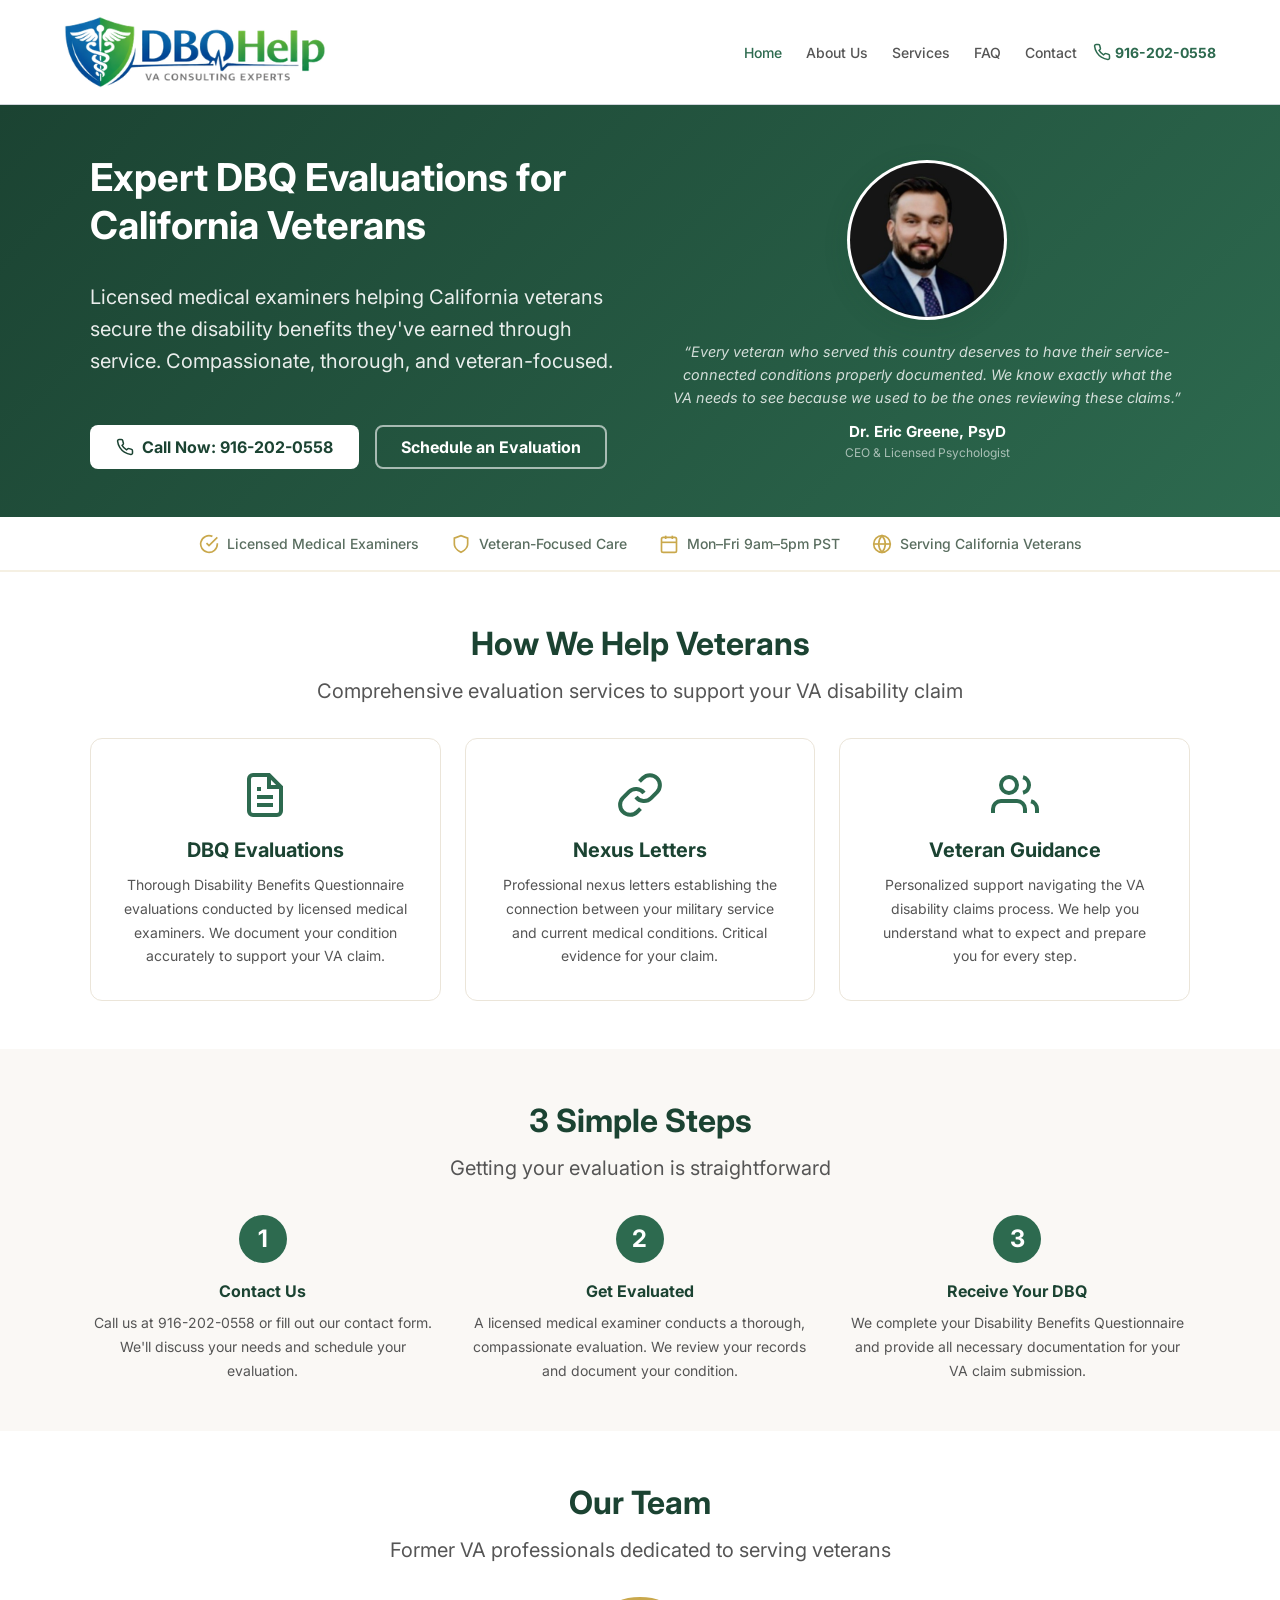
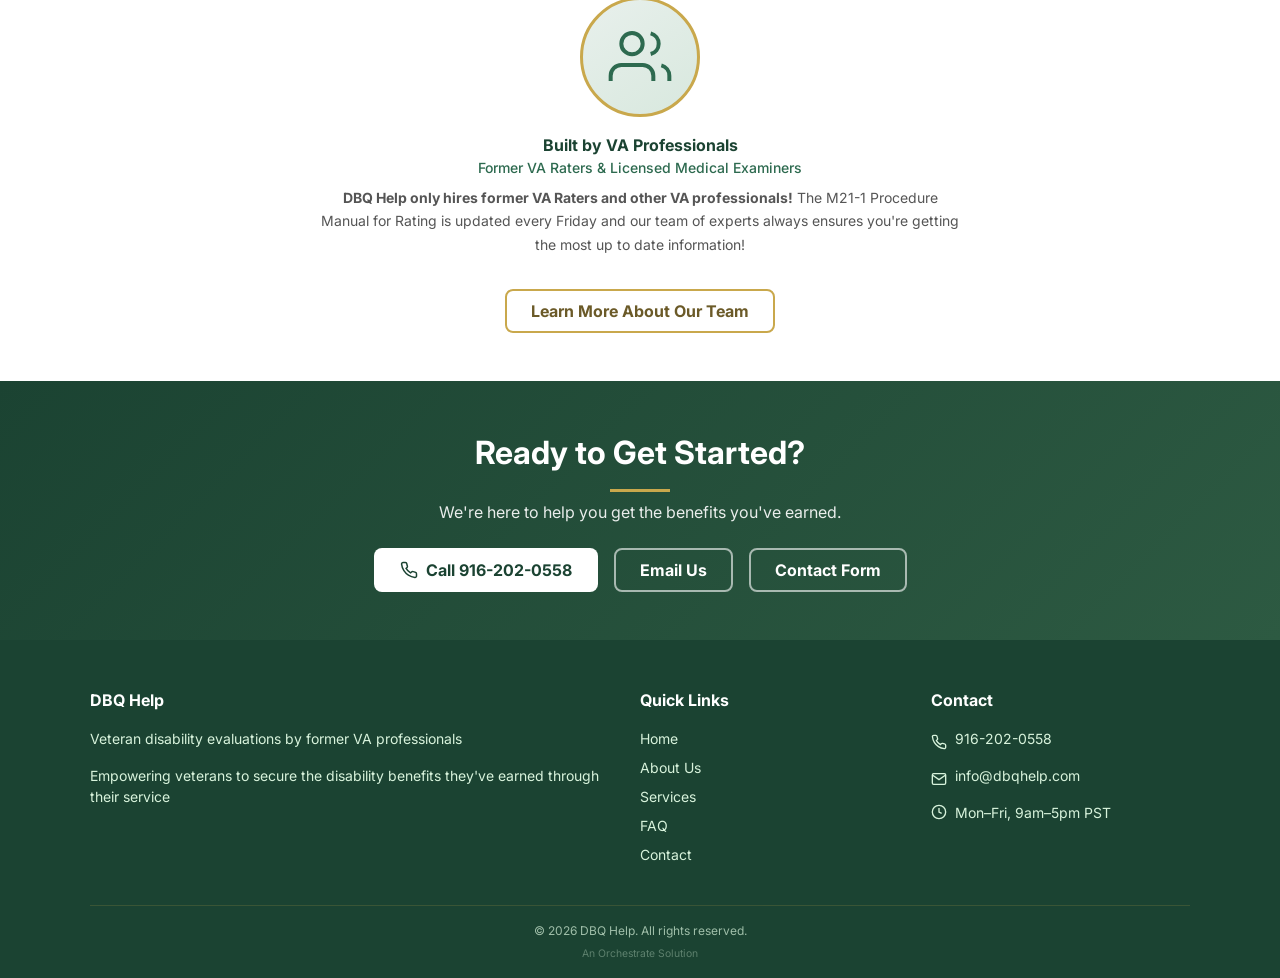
==== commit 17caeeed: "hero: wrap content+person in proper grid divs, white bg on PNG circle" ====
--- a/index.html
+++ b/index.html
@@ -10,4 +10,4 @@
     "openingHours": "Mo-Fr 09:00-17:00",
     "areaServed": { "@type": "State", "name": "California" },
     "medicalSpecialty": "Medical Evaluation"
-  }</script><link href="https://fonts.googleapis.com" rel="preconnect"><link href="https://fonts.gstatic.com" rel="preconnect" crossorigin><link href="https://fonts.googleapis.com/css2?family=Inter:wght@400;500;700&display=swap" rel="stylesheet"><link href="cup-bundle.css" rel="stylesheet"><link href="dbq-theme.css" rel="stylesheet"><link href="dbq-mockup-b.css" rel="stylesheet"><script src="cup.js" type="module"></script><script src="https://orchestrate.solutions/badge.js" defer></script><meta name="geo.region" content="US-CA"><meta name="geo.placename" content="Sacramento, California"></head><body class="dbq-page"><a href="#main" class="dbq-skip-link">Skip to main content</a><header class="dbq-header" role="banner"><div class="dbq-header__inner"><a href="index.html" class="dbq-header__logo" aria-label="DBQ Help Home"><img src="logo.png" alt="DBQ Help" height="72" style="display:block"> </a><button aria-controls="main-nav" aria-expanded="false" aria-label="Toggle navigation" class="dbq-header__menu-btn" id="menu-toggle"><svg fill="none" stroke="currentColor" stroke-width="2" viewBox="0 0 24 24" aria-hidden="true" height="24" width="24"><path d="M3 12h18M3 6h18M3 18h18"/></svg></button><nav aria-label="Main navigation" class="dbq-header__nav" id="main-nav" role="navigation"><a href="index.html" aria-current="page">Home</a> <a href="about.html">About Us</a> <a href="services.html">Services</a> <a href="faq.html">FAQ</a> <a href="contact.html">Contact</a></nav><a href="tel:+19162020558" class="cup-hit-fill dbq-header__phone" aria-label="Call us at 916-202-0558"><svg fill="none" stroke="currentColor" stroke-width="2" viewBox="0 0 24 24" aria-hidden="true" height="18" width="18"><path d="M22 16.92v3a2 2 0 0 1-2.18 2 19.79 19.79 0 0 1-8.63-3.07 19.5 19.5 0 0 1-6-6 19.79 19.79 0 0 1-3.07-8.67A2 2 0 0 1 4.11 2h3a2 2 0 0 1 2 1.72 12.84 12.84 0 0 0 .7 2.81 2 2 0 0 1-.45 2.11L8.09 9.91a16 16 0 0 0 6 6l1.27-1.27a2 2 0 0 1 2.11-.45 12.84 12.84 0 0 0 2.81.7A2 2 0 0 1 22 16.92z"/></svg> <span class="dbq-phone-text">916-202-0558</span></a></div></header><main class="dbq-main" id="main"><section class="dbq-hero" aria-labelledby="hero-heading"><div class="dbq-hero__inner"><h1 id="hero-heading">Expert DBQ Evaluations for California Veterans</h1><p class="dbq-hero__subtitle">Licensed medical examiners helping California veterans secure the disability benefits they've earned through service. Compassionate, thorough, and veteran-focused.</p><div class="dbq-hero__actions"><a href="tel:+19162020558" class="dbq-btn dbq-btn--primary"><svg fill="none" stroke="currentColor" stroke-width="2" viewBox="0 0 24 24" aria-hidden="true" height="18" width="18"><path d="M22 16.92v3a2 2 0 0 1-2.18 2 19.79 19.79 0 0 1-8.63-3.07 19.5 19.5 0 0 1-6-6 19.79 19.79 0 0 1-3.07-8.67A2 2 0 0 1 4.11 2h3a2 2 0 0 1 2 1.72 12.84 12.84 0 0 0 .7 2.81 2 2 0 0 1-.45 2.11L8.09 9.91a16 16 0 0 0 6 6l1.27-1.27a2 2 0 0 1 2.11-.45 12.84 12.84 0 0 0 2.81.7A2 2 0 0 1 22 16.92z"/></svg> Call Now: 916-202-0558 </a><a href="contact.html" class="dbq-btn dbq-btn--secondary">Schedule an Evaluation</a></div><div class="dbq-hero__person"><div class="dbq-hero__photo"><img src="img/dr-greene.png" alt="Dr. Eric Greene — Licensed Psychologist and CEO of DBQ Help" width="600" height="750" loading="eager"></div><div class="dbq-hero__quote"><p class="dbq-hero__quote-text">“Every veteran who served this country deserves to have their service-connected conditions properly documented. We know exactly what the VA needs to see because we used to be the ones reviewing these claims.”</p><p class="dbq-hero__quote-author">Dr. Eric Greene, PsyD</p><p class="dbq-hero__quote-title">CEO &amp; Licensed Psychologist</p></div></div></div></section><section class="dbq-trust" aria-label="Trust indicators"><div class="dbq-trust__inner"><div class="dbq-trust__item"><svg fill="none" stroke="currentColor" stroke-width="2" viewBox="0 0 24 24" aria-hidden="true"><path d="M22 11.08V12a10 10 0 1 1-5.93-9.14"/><polyline points="22 4 12 14.01 9 11.01"/></svg> Licensed Medical Examiners</div><div class="dbq-trust__item"><svg fill="none" stroke="currentColor" stroke-width="2" viewBox="0 0 24 24" aria-hidden="true"><path d="M12 22s8-4 8-10V5l-8-3-8 3v7c0 6 8 10 8 10z"/></svg> Veteran-Focused Care</div><div class="dbq-trust__item"><svg fill="none" stroke="currentColor" stroke-width="2" viewBox="0 0 24 24" aria-hidden="true"><rect height="18" rx="2" ry="2" width="18" x="3" y="4"/><line x1="16" x2="16" y1="2" y2="6"/><line x1="8" x2="8" y1="2" y2="6"/><line x1="3" x2="21" y1="10" y2="10"/></svg> Mon–Fri 9am–5pm PST</div><div class="dbq-trust__item"><svg fill="none" stroke="currentColor" stroke-width="2" viewBox="0 0 24 24" aria-hidden="true"><circle cx="12" cy="12" r="10"/><path d="M2 12h20"/><path d="M12 2a15.3 15.3 0 0 1 4 10 15.3 15.3 0 0 1-4 10 15.3 15.3 0 0 1-4-10 15.3 15.3 0 0 1 4-10z"/></svg> Serving California Veterans</div></div></section><section class="dbq-section" aria-labelledby="services-heading"><div class="dbq-container"><div class="dbq-section__header"><h2 id="services-heading">How We Help Veterans</h2><p>Comprehensive evaluation services to support your VA disability claim</p></div><div class="dbq-cards"><div class="dbq-card"><div class="dbq-card__icon"><svg fill="none" stroke="currentColor" stroke-width="2" viewBox="0 0 24 24" aria-hidden="true"><path d="M14 2H6a2 2 0 0 0-2 2v16a2 2 0 0 0 2 2h12a2 2 0 0 0 2-2V8z"/><polyline points="14 2 14 8 20 8"/><line x1="16" x2="8" y1="13" y2="13"/><line x1="16" x2="8" y1="17" y2="17"/><polyline points="10 9 9 9 8 9"/></svg></div><h3>DBQ Evaluations</h3><p>Thorough Disability Benefits Questionnaire evaluations conducted by licensed medical examiners. We document your condition accurately to support your VA claim.</p></div><div class="dbq-card"><div class="dbq-card__icon"><svg fill="none" stroke="currentColor" stroke-width="2" viewBox="0 0 24 24" aria-hidden="true"><path d="M10 13a5 5 0 0 0 7.54.54l3-3a5 5 0 0 0-7.07-7.07l-1.72 1.71"/><path d="M14 11a5 5 0 0 0-7.54-.54l-3 3a5 5 0 0 0 7.07 7.07l1.71-1.71"/></svg></div><h3>Nexus Letters</h3><p>Professional nexus letters establishing the connection between your military service and current medical conditions. Critical evidence for your claim.</p></div><div class="dbq-card"><div class="dbq-card__icon"><svg fill="none" stroke="currentColor" stroke-width="2" viewBox="0 0 24 24" aria-hidden="true"><path d="M17 21v-2a4 4 0 0 0-4-4H5a4 4 0 0 0-4 4v2"/><circle cx="9" cy="7" r="4"/><path d="M23 21v-2a4 4 0 0 0-3-3.87"/><path d="M16 3.13a4 4 0 0 1 0 7.75"/></svg></div><h3>Veteran Guidance</h3><p>Personalized support navigating the VA disability claims process. We help you understand what to expect and prepare you for every step.</p></div></div></div></section><section class="dbq-section dbq-section--alt" aria-labelledby="process-heading"><div class="dbq-container"><div class="dbq-section__header"><h2 id="process-heading">3 Simple Steps</h2><p>Getting your evaluation is straightforward</p></div><div class="dbq-steps"><div class="dbq-step"><div class="dbq-step__number">1</div><h3>Contact Us</h3><p>Call us at 916-202-0558 or fill out our contact form. We'll discuss your needs and schedule your evaluation.</p></div><div class="dbq-step"><div class="dbq-step__number">2</div><h3>Get Evaluated</h3><p>A licensed medical examiner conducts a thorough, compassionate evaluation. We review your records and document your condition.</p></div><div class="dbq-step"><div class="dbq-step__number">3</div><h3>Receive Your DBQ</h3><p>We complete your Disability Benefits Questionnaire and provide all necessary documentation for your VA claim submission.</p></div></div></div></section><section class="dbq-section" aria-labelledby="team-heading"><div class="dbq-container"><div class="dbq-section__header"><h2 id="team-heading">Our Team</h2><p>Former VA professionals dedicated to serving veterans</p></div><div class="dbq-team"><div class="dbq-bio" style="max-width:640px;margin:0 auto;text-align:center"><div class="dbq-bio__photo" aria-hidden="true"><svg fill="none" stroke="currentColor" stroke-width="1.5" viewBox="0 0 24 24" height="64" width="64"><path d="M17 21v-2a4 4 0 0 0-4-4H5a4 4 0 0 0-4 4v2"/><circle cx="9" cy="7" r="4"/><path d="M23 21v-2a4 4 0 0 0-3-3.87"/><path d="M16 3.13a4 4 0 0 1 0 7.75"/></svg></div><h3>Built by VA Professionals</h3><p class="dbq-bio__title">Former VA Raters &amp; Licensed Medical Examiners</p><p><strong>DBQ Help only hires former VA Raters and other VA professionals!</strong> The M21-1 Procedure Manual for Rating is updated every Friday and our team of experts always ensures you're getting the most up to date information!</p></div></div><div style="text-align:center;margin-top:var(--cup-space-xl)"><a href="about.html" class="dbq-btn dbq-btn--outline">Learn More About Our Team</a></div></div></section><section class="dbq-cta" aria-labelledby="cta-heading"><h2 id="cta-heading">Ready to Get Started?</h2><p>We're here to help you get the benefits you've earned.</p><div class="dbq-cta__actions"><a href="tel:+19162020558" class="dbq-btn dbq-btn--primary"><svg fill="none" stroke="currentColor" stroke-width="2" viewBox="0 0 24 24" aria-hidden="true" height="18" width="18"><path d="M22 16.92v3a2 2 0 0 1-2.18 2 19.79 19.79 0 0 1-8.63-3.07 19.5 19.5 0 0 1-6-6 19.79 19.79 0 0 1-3.07-8.67A2 2 0 0 1 4.11 2h3a2 2 0 0 1 2 1.72 12.84 12.84 0 0 0 .7 2.81 2 2 0 0 1-.45 2.11L8.09 9.91a16 16 0 0 0 6 6l1.27-1.27a2 2 0 0 1 2.11-.45 12.84 12.84 0 0 0 2.81.7A2 2 0 0 1 22 16.92z"/></svg> Call 916-202-0558 </a><a href="mailto:info@dbqhelp.com" class="dbq-btn dbq-btn--secondary">Email Us</a> <a href="contact.html" class="dbq-btn dbq-btn--secondary">Contact Form</a></div></section></main><footer class="dbq-footer" role="contentinfo"><div class="dbq-footer__inner"><div><h3>DBQ Help</h3><p>Veteran disability evaluations by former VA professionals</p><p>Empowering veterans to secure the disability benefits they've earned through their service</p></div><div><h3>Quick Links</h3><a href="index.html">Home</a> <a href="about.html">About Us</a> <a href="services.html">Services</a> <a href="faq.html">FAQ</a> <a href="contact.html">Contact</a></div><div><h3>Contact</h3><div class="dbq-footer__contact-item"><svg fill="none" stroke="currentColor" stroke-width="2" viewBox="0 0 24 24" aria-hidden="true"><path d="M22 16.92v3a2 2 0 0 1-2.18 2 19.79 19.79 0 0 1-8.63-3.07 19.5 19.5 0 0 1-6-6 19.79 19.79 0 0 1-3.07-8.67A2 2 0 0 1 4.11 2h3a2 2 0 0 1 2 1.72 12.84 12.84 0 0 0 .7 2.81 2 2 0 0 1-.45 2.11L8.09 9.91a16 16 0 0 0 6 6l1.27-1.27a2 2 0 0 1 2.11-.45 12.84 12.84 0 0 0 2.81.7A2 2 0 0 1 22 16.92z"/></svg> <a href="tel:+19162020558">916-202-0558</a></div><div class="dbq-footer__contact-item"><svg fill="none" stroke="currentColor" stroke-width="2" viewBox="0 0 24 24" aria-hidden="true"><path d="M4 4h16c1.1 0 2 .9 2 2v12c0 1.1-.9 2-2 2H4c-1.1 0-2-.9-2-2V6c0-1.1.9-2 2-2z"/><polyline points="22,6 12,13 2,6"/></svg> <a href="mailto:info@dbqhelp.com">info@dbqhelp.com</a></div><div class="dbq-footer__contact-item"><svg fill="none" stroke="currentColor" stroke-width="2" viewBox="0 0 24 24" aria-hidden="true"><circle cx="12" cy="12" r="10"/><polyline points="12 6 12 12 16 14"/></svg> Mon–Fri, 9am–5pm PST</div></div></div><div class="dbq-footer__bottom"><p>© 2026 DBQ Help. All rights reserved.</p><cup-powered-by></cup-powered-by></div></footer><script src="dbq-app.js"></script><!-- Analytics --><script async src="https://www.googletagmanager.com/gtag/js?id=G-XXXXXXXXXX"></script><script>window.dataLayer=window.dataLayer||[];function gtag(){dataLayer.push(arguments)}gtag("js",new Date);gtag("config","G-XXXXXXXXXX")</script><script>(function(c,l,a,r,i,t,y){c[a]=c[a]||function(){(c[a].q=c[a].q||[]).push(arguments)};t=l.createElement(r);t.async=1;t.src="https://www.clarity.ms/tag/"+i;y=l.getElementsByTagName(r)[0];y.parentNode.insertBefore(t,y)})(window,document,"clarity","script","CLARITY_ID")</script></body></html>+  }</script><link href="https://fonts.googleapis.com" rel="preconnect"><link href="https://fonts.gstatic.com" rel="preconnect" crossorigin><link href="https://fonts.googleapis.com/css2?family=Inter:wght@400;500;700&display=swap" rel="stylesheet"><link href="cup-bundle.css" rel="stylesheet"><link href="dbq-theme.css" rel="stylesheet"><link href="dbq-mockup-b.css" rel="stylesheet"><script src="cup.js" type="module"></script><script src="https://orchestrate.solutions/badge.js" defer></script><meta name="geo.region" content="US-CA"><meta name="geo.placename" content="Sacramento, California"></head><body class="dbq-page"><a href="#main" class="dbq-skip-link">Skip to main content</a><header class="dbq-header" role="banner"><div class="dbq-header__inner"><a href="index.html" class="dbq-header__logo" aria-label="DBQ Help Home"><img src="logo.png" alt="DBQ Help" height="72" style="display:block"> </a><button aria-controls="main-nav" aria-expanded="false" aria-label="Toggle navigation" class="dbq-header__menu-btn" id="menu-toggle"><svg fill="none" stroke="currentColor" stroke-width="2" viewBox="0 0 24 24" aria-hidden="true" height="24" width="24"><path d="M3 12h18M3 6h18M3 18h18"/></svg></button><nav aria-label="Main navigation" class="dbq-header__nav" id="main-nav" role="navigation"><a href="index.html" aria-current="page">Home</a> <a href="about.html">About Us</a> <a href="services.html">Services</a> <a href="faq.html">FAQ</a> <a href="contact.html">Contact</a></nav><a href="tel:+19162020558" class="cup-hit-fill dbq-header__phone" aria-label="Call us at 916-202-0558"><svg fill="none" stroke="currentColor" stroke-width="2" viewBox="0 0 24 24" aria-hidden="true" height="18" width="18"><path d="M22 16.92v3a2 2 0 0 1-2.18 2 19.79 19.79 0 0 1-8.63-3.07 19.5 19.5 0 0 1-6-6 19.79 19.79 0 0 1-3.07-8.67A2 2 0 0 1 4.11 2h3a2 2 0 0 1 2 1.72 12.84 12.84 0 0 0 .7 2.81 2 2 0 0 1-.45 2.11L8.09 9.91a16 16 0 0 0 6 6l1.27-1.27a2 2 0 0 1 2.11-.45 12.84 12.84 0 0 0 2.81.7A2 2 0 0 1 22 16.92z"/></svg> <span class="dbq-phone-text">916-202-0558</span></a></div></header><main class="dbq-main" id="main"><section class="dbq-hero" aria-labelledby="hero-heading"><div class="dbq-hero__inner"><div class="dbq-hero__content"><h1 id="hero-heading">Expert DBQ Evaluations for California Veterans</h1><p class="dbq-hero__subtitle">Licensed medical examiners helping California veterans secure the disability benefits they've earned through service. Compassionate, thorough, and veteran-focused.</p><div class="dbq-hero__actions"><a href="tel:+19162020558" class="dbq-btn dbq-btn--primary"><svg fill="none" stroke="currentColor" stroke-width="2" viewBox="0 0 24 24" aria-hidden="true" height="18" width="18"><path d="M22 16.92v3a2 2 0 0 1-2.18 2 19.79 19.79 0 0 1-8.63-3.07 19.5 19.5 0 0 1-6-6 19.79 19.79 0 0 1-3.07-8.67A2 2 0 0 1 4.11 2h3a2 2 0 0 1 2 1.72 12.84 12.84 0 0 0 .7 2.81 2 2 0 0 1-.45 2.11L8.09 9.91a16 16 0 0 0 6 6l1.27-1.27a2 2 0 0 1 2.11-.45 12.84 12.84 0 0 0 2.81.7A2 2 0 0 1 22 16.92z"/></svg> Call Now: 916-202-0558 </a><a href="contact.html" class="dbq-btn dbq-btn--secondary">Schedule an Evaluation</a></div></div><div class="dbq-hero__person"><div class="dbq-hero__photo"><img src="img/dr-greene.png" alt="Dr. Eric Greene — Licensed Psychologist and CEO of DBQ Help" width="600" height="750" loading="eager"></div><div class="dbq-hero__quote"><p class="dbq-hero__quote-text">“Every veteran who served this country deserves to have their service-connected conditions properly documented. We know exactly what the VA needs to see because we used to be the ones reviewing these claims.”</p><p class="dbq-hero__quote-author">Dr. Eric Greene, PsyD</p><p class="dbq-hero__quote-title">CEO &amp; Licensed Psychologist</p></div></div></div></section><section class="dbq-trust" aria-label="Trust indicators"><div class="dbq-trust__inner"><div class="dbq-trust__item"><svg fill="none" stroke="currentColor" stroke-width="2" viewBox="0 0 24 24" aria-hidden="true"><path d="M22 11.08V12a10 10 0 1 1-5.93-9.14"/><polyline points="22 4 12 14.01 9 11.01"/></svg> Licensed Medical Examiners</div><div class="dbq-trust__item"><svg fill="none" stroke="currentColor" stroke-width="2" viewBox="0 0 24 24" aria-hidden="true"><path d="M12 22s8-4 8-10V5l-8-3-8 3v7c0 6 8 10 8 10z"/></svg> Veteran-Focused Care</div><div class="dbq-trust__item"><svg fill="none" stroke="currentColor" stroke-width="2" viewBox="0 0 24 24" aria-hidden="true"><rect height="18" rx="2" ry="2" width="18" x="3" y="4"/><line x1="16" x2="16" y1="2" y2="6"/><line x1="8" x2="8" y1="2" y2="6"/><line x1="3" x2="21" y1="10" y2="10"/></svg> Mon–Fri 9am–5pm PST</div><div class="dbq-trust__item"><svg fill="none" stroke="currentColor" stroke-width="2" viewBox="0 0 24 24" aria-hidden="true"><circle cx="12" cy="12" r="10"/><path d="M2 12h20"/><path d="M12 2a15.3 15.3 0 0 1 4 10 15.3 15.3 0 0 1-4 10 15.3 15.3 0 0 1-4-10 15.3 15.3 0 0 1 4-10z"/></svg> Serving California Veterans</div></div></section><section class="dbq-section" aria-labelledby="services-heading"><div class="dbq-container"><div class="dbq-section__header"><h2 id="services-heading">How We Help Veterans</h2><p>Comprehensive evaluation services to support your VA disability claim</p></div><div class="dbq-cards"><div class="dbq-card"><div class="dbq-card__icon"><svg fill="none" stroke="currentColor" stroke-width="2" viewBox="0 0 24 24" aria-hidden="true"><path d="M14 2H6a2 2 0 0 0-2 2v16a2 2 0 0 0 2 2h12a2 2 0 0 0 2-2V8z"/><polyline points="14 2 14 8 20 8"/><line x1="16" x2="8" y1="13" y2="13"/><line x1="16" x2="8" y1="17" y2="17"/><polyline points="10 9 9 9 8 9"/></svg></div><h3>DBQ Evaluations</h3><p>Thorough Disability Benefits Questionnaire evaluations conducted by licensed medical examiners. We document your condition accurately to support your VA claim.</p></div><div class="dbq-card"><div class="dbq-card__icon"><svg fill="none" stroke="currentColor" stroke-width="2" viewBox="0 0 24 24" aria-hidden="true"><path d="M10 13a5 5 0 0 0 7.54.54l3-3a5 5 0 0 0-7.07-7.07l-1.72 1.71"/><path d="M14 11a5 5 0 0 0-7.54-.54l-3 3a5 5 0 0 0 7.07 7.07l1.71-1.71"/></svg></div><h3>Nexus Letters</h3><p>Professional nexus letters establishing the connection between your military service and current medical conditions. Critical evidence for your claim.</p></div><div class="dbq-card"><div class="dbq-card__icon"><svg fill="none" stroke="currentColor" stroke-width="2" viewBox="0 0 24 24" aria-hidden="true"><path d="M17 21v-2a4 4 0 0 0-4-4H5a4 4 0 0 0-4 4v2"/><circle cx="9" cy="7" r="4"/><path d="M23 21v-2a4 4 0 0 0-3-3.87"/><path d="M16 3.13a4 4 0 0 1 0 7.75"/></svg></div><h3>Veteran Guidance</h3><p>Personalized support navigating the VA disability claims process. We help you understand what to expect and prepare you for every step.</p></div></div></div></section><section class="dbq-section dbq-section--alt" aria-labelledby="process-heading"><div class="dbq-container"><div class="dbq-section__header"><h2 id="process-heading">3 Simple Steps</h2><p>Getting your evaluation is straightforward</p></div><div class="dbq-steps"><div class="dbq-step"><div class="dbq-step__number">1</div><h3>Contact Us</h3><p>Call us at 916-202-0558 or fill out our contact form. We'll discuss your needs and schedule your evaluation.</p></div><div class="dbq-step"><div class="dbq-step__number">2</div><h3>Get Evaluated</h3><p>A licensed medical examiner conducts a thorough, compassionate evaluation. We review your records and document your condition.</p></div><div class="dbq-step"><div class="dbq-step__number">3</div><h3>Receive Your DBQ</h3><p>We complete your Disability Benefits Questionnaire and provide all necessary documentation for your VA claim submission.</p></div></div></div></section><section class="dbq-section" aria-labelledby="team-heading"><div class="dbq-container"><div class="dbq-section__header"><h2 id="team-heading">Our Team</h2><p>Former VA professionals dedicated to serving veterans</p></div><div class="dbq-team"><div class="dbq-bio" style="max-width:640px;margin:0 auto;text-align:center"><div class="dbq-bio__photo" aria-hidden="true"><svg fill="none" stroke="currentColor" stroke-width="1.5" viewBox="0 0 24 24" height="64" width="64"><path d="M17 21v-2a4 4 0 0 0-4-4H5a4 4 0 0 0-4 4v2"/><circle cx="9" cy="7" r="4"/><path d="M23 21v-2a4 4 0 0 0-3-3.87"/><path d="M16 3.13a4 4 0 0 1 0 7.75"/></svg></div><h3>Built by VA Professionals</h3><p class="dbq-bio__title">Former VA Raters &amp; Licensed Medical Examiners</p><p><strong>DBQ Help only hires former VA Raters and other VA professionals!</strong> The M21-1 Procedure Manual for Rating is updated every Friday and our team of experts always ensures you're getting the most up to date information!</p></div></div><div style="text-align:center;margin-top:var(--cup-space-xl)"><a href="about.html" class="dbq-btn dbq-btn--outline">Learn More About Our Team</a></div></div></section><section class="dbq-cta" aria-labelledby="cta-heading"><h2 id="cta-heading">Ready to Get Started?</h2><p>We're here to help you get the benefits you've earned.</p><div class="dbq-cta__actions"><a href="tel:+19162020558" class="dbq-btn dbq-btn--primary"><svg fill="none" stroke="currentColor" stroke-width="2" viewBox="0 0 24 24" aria-hidden="true" height="18" width="18"><path d="M22 16.92v3a2 2 0 0 1-2.18 2 19.79 19.79 0 0 1-8.63-3.07 19.5 19.5 0 0 1-6-6 19.79 19.79 0 0 1-3.07-8.67A2 2 0 0 1 4.11 2h3a2 2 0 0 1 2 1.72 12.84 12.84 0 0 0 .7 2.81 2 2 0 0 1-.45 2.11L8.09 9.91a16 16 0 0 0 6 6l1.27-1.27a2 2 0 0 1 2.11-.45 12.84 12.84 0 0 0 2.81.7A2 2 0 0 1 22 16.92z"/></svg> Call 916-202-0558 </a><a href="mailto:info@dbqhelp.com" class="dbq-btn dbq-btn--secondary">Email Us</a> <a href="contact.html" class="dbq-btn dbq-btn--secondary">Contact Form</a></div></section></main><footer class="dbq-footer" role="contentinfo"><div class="dbq-footer__inner"><div><h3>DBQ Help</h3><p>Veteran disability evaluations by former VA professionals</p><p>Empowering veterans to secure the disability benefits they've earned through their service</p></div><div><h3>Quick Links</h3><a href="index.html">Home</a> <a href="about.html">About Us</a> <a href="services.html">Services</a> <a href="faq.html">FAQ</a> <a href="contact.html">Contact</a></div><div><h3>Contact</h3><div class="dbq-footer__contact-item"><svg fill="none" stroke="currentColor" stroke-width="2" viewBox="0 0 24 24" aria-hidden="true"><path d="M22 16.92v3a2 2 0 0 1-2.18 2 19.79 19.79 0 0 1-8.63-3.07 19.5 19.5 0 0 1-6-6 19.79 19.79 0 0 1-3.07-8.67A2 2 0 0 1 4.11 2h3a2 2 0 0 1 2 1.72 12.84 12.84 0 0 0 .7 2.81 2 2 0 0 1-.45 2.11L8.09 9.91a16 16 0 0 0 6 6l1.27-1.27a2 2 0 0 1 2.11-.45 12.84 12.84 0 0 0 2.81.7A2 2 0 0 1 22 16.92z"/></svg> <a href="tel:+19162020558">916-202-0558</a></div><div class="dbq-footer__contact-item"><svg fill="none" stroke="currentColor" stroke-width="2" viewBox="0 0 24 24" aria-hidden="true"><path d="M4 4h16c1.1 0 2 .9 2 2v12c0 1.1-.9 2-2 2H4c-1.1 0-2-.9-2-2V6c0-1.1.9-2 2-2z"/><polyline points="22,6 12,13 2,6"/></svg> <a href="mailto:info@dbqhelp.com">info@dbqhelp.com</a></div><div class="dbq-footer__contact-item"><svg fill="none" stroke="currentColor" stroke-width="2" viewBox="0 0 24 24" aria-hidden="true"><circle cx="12" cy="12" r="10"/><polyline points="12 6 12 12 16 14"/></svg> Mon–Fri, 9am–5pm PST</div></div></div><div class="dbq-footer__bottom"><p>© 2026 DBQ Help. All rights reserved.</p><cup-powered-by></cup-powered-by></div></footer><script src="dbq-app.js"></script><!-- Analytics --><script async src="https://www.googletagmanager.com/gtag/js?id=G-XXXXXXXXXX"></script><script>window.dataLayer=window.dataLayer||[];function gtag(){dataLayer.push(arguments)}gtag("js",new Date);gtag("config","G-XXXXXXXXXX")</script><script>(function(c,l,a,r,i,t,y){c[a]=c[a]||function(){(c[a].q=c[a].q||[]).push(arguments)};t=l.createElement(r);t.async=1;t.src="https://www.clarity.ms/tag/"+i;y=l.getElementsByTagName(r)[0];y.parentNode.insertBefore(t,y)})(window,document,"clarity","script","CLARITY_ID")</script></body></html>
--- a/dbq-mockup-b.css
+++ b/dbq-mockup-b.css
@@ -37,20 +37,29 @@
   justify-content: flex-start;
 }
 
+/* ── Hero content column ── */
+.dbq-hero__content {
+  display: flex;
+  flex-direction: column;
+  gap: 1rem;
+  justify-content: center;
+}
+
 /* ── Photo + Quote together in hero ── */
 .dbq-hero__person {
   display: flex;
   flex-direction: column;
+  align-items: center;
   gap: 1.25rem;
 }
 .dbq-hero__photo {
-  width: 100%;
-  aspect-ratio: 4/5;
-  max-height: 400px;
-  border-radius: 12px;
+  width: 160px;
+  height: 160px;
+  border-radius: 50%;
   overflow: hidden;
   border: 3px solid rgba(255,255,255,0.5);
-  box-shadow: 0 8px 32px rgba(27,67,50,0.15);
+  box-shadow: 0 6px 24px rgba(27,67,50,0.15);
+  background: #fff;
 }
 .dbq-hero__photo img {
   width: 100%;
@@ -159,9 +168,8 @@
     justify-content: center;
   }
   .dbq-hero__photo {
-    max-width: 240px;
-    margin: 0 auto;
-    aspect-ratio: 1;
+    width: 120px;
+    height: 120px;
   }
   .dbq-hero__person {
     order: -1;
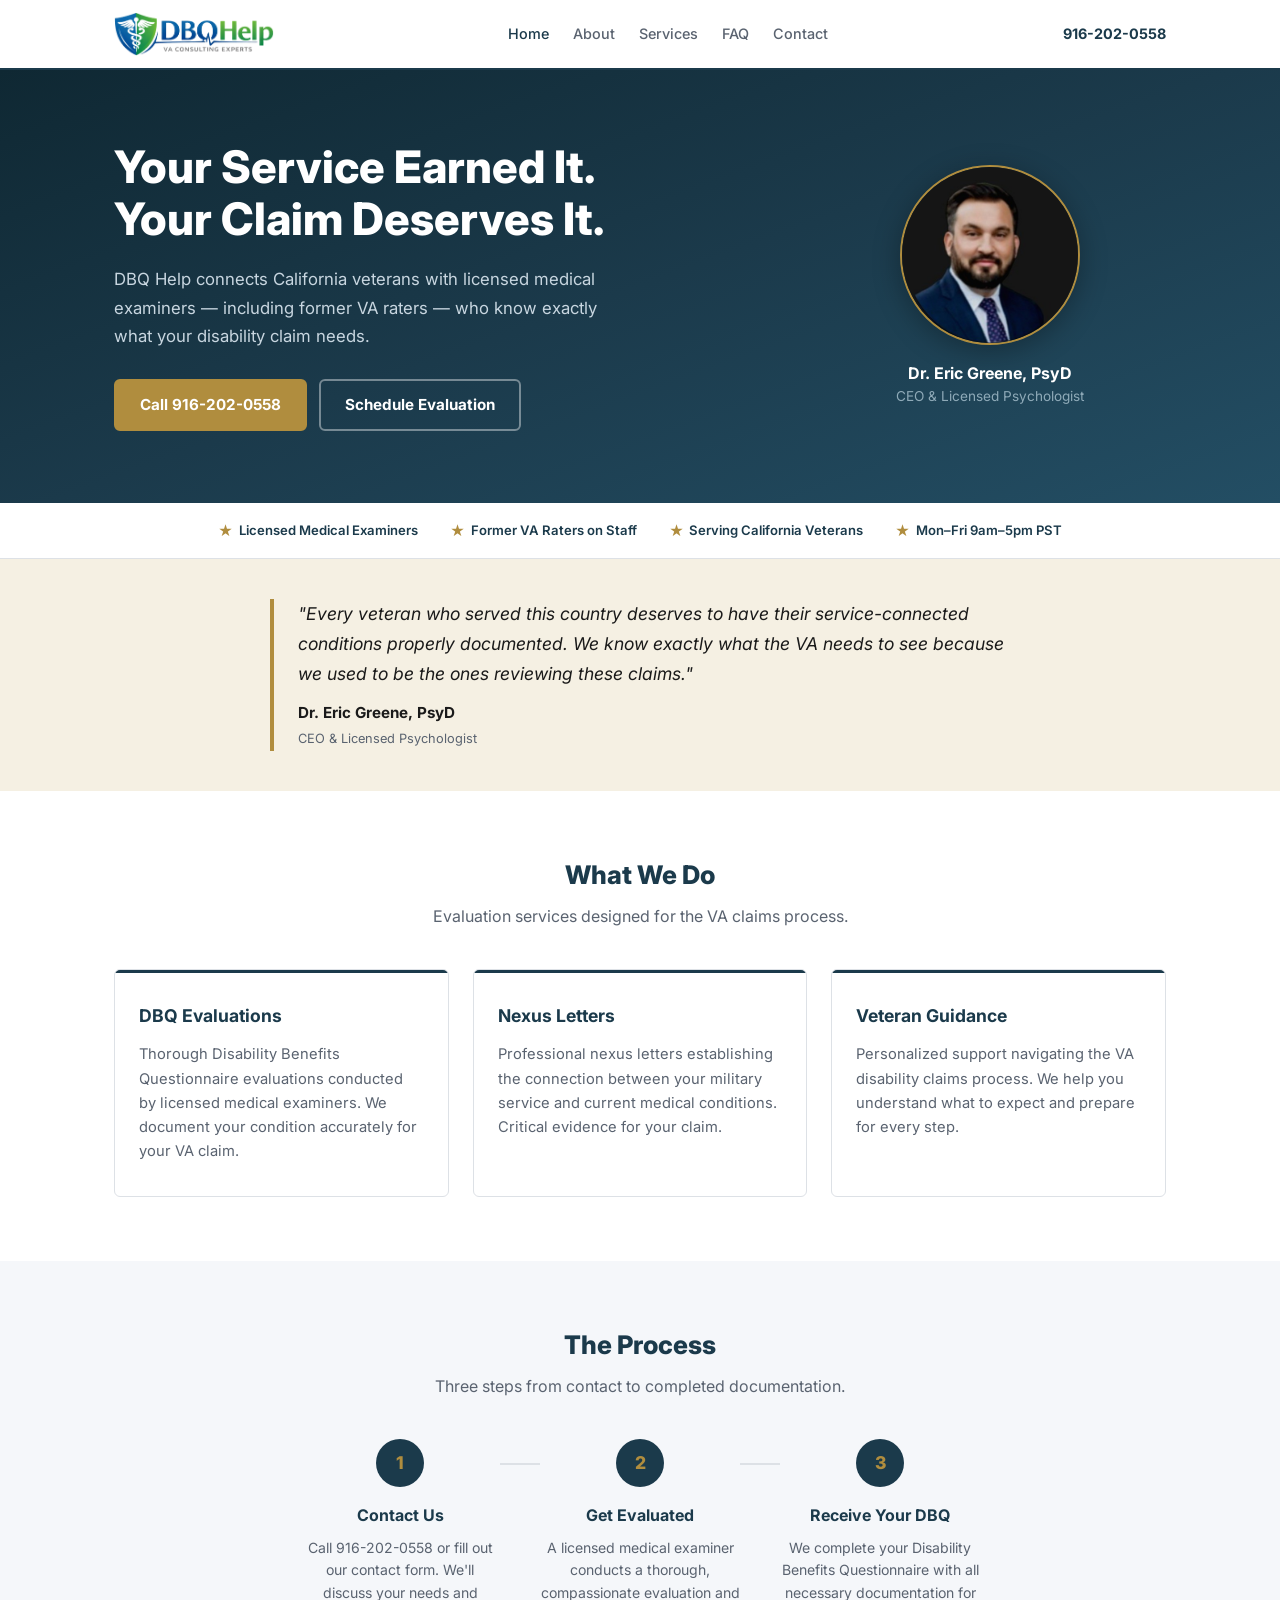
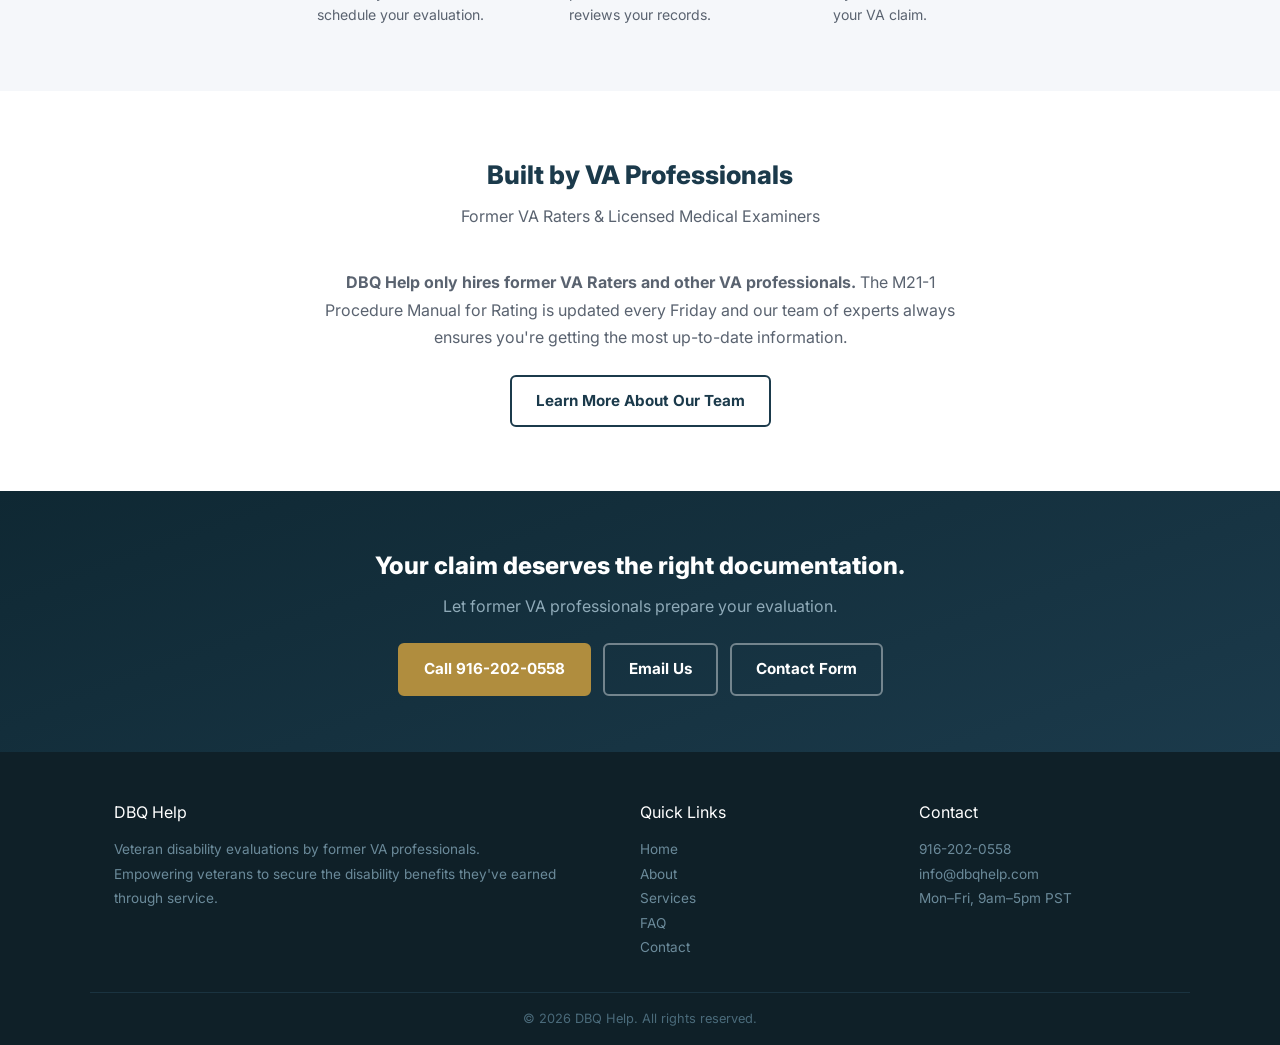
==== commit c404b5cb: "full redesign: Veteran Steadfast — navy-teal, muted gold, institutional authority" ====
--- a/index.html
+++ b/index.html
@@ -1,13 +1,213 @@
-<!DOCTYPE html><html data-theme="light" lang="en"><head><meta charset="UTF-8"><meta content="width=device-width,initial-scale=1" name="viewport"><link rel="icon" href="favicon.ico" type="image/x-icon"><link rel="apple-touch-icon" href="apple-touch-icon.png"><title>DBQ Help | California Veteran Disability Evaluations by Licensed Medical Examiners</title><meta content="Expert California DBQ evaluations, nexus letters, and veteran disability claim support from licensed medical examiners. Call 916-202-0558 for your evaluation today." name="description"><meta content="DBQ Help" name="author"><meta content="index, follow" name="robots"><meta content="#1b4332" name="theme-color"><link href="https://dbqhelp.com/" rel="canonical"><meta content="website" property="og:type"><meta content="https://dbqhelp.com/" property="og:url"><meta content="DBQ Help | California Veteran Disability Evaluations by Licensed Medical Examiners" property="og:title"><meta content="Expert DBQ evaluations, nexus letters, and veteran disability claim support. Licensed medical examiners serving California veterans." property="og:description"><meta content="DBQ Help" property="og:site_name"><meta property="og:image" content="https://dbqhelp.com/img/og-share.jpg"><meta property="og:image:width" content="1200"><meta property="og:image:height" content="630"><meta content="en_US" property="og:locale"><meta content="summary" name="twitter:card"><meta content="DBQ Help | Veteran Disability Evaluations" name="twitter:title"><meta content="Expert DBQ evaluations and nexus letters from licensed medical examiners. Call 916-202-0558." name="twitter:description"><meta name="twitter:image" content="https://dbqhelp.com/img/og-share.jpg"><script type="application/ld+json">{
+<!DOCTYPE html>
+<html lang="en">
+<head>
+  <meta charset="UTF-8">
+  <meta name="viewport" content="width=device-width, initial-scale=1.0">
+  <title>DBQ Help — Expert Disability Evaluations for California Veterans</title>
+  <meta name="description" content="Licensed medical examiners helping California veterans with DBQ evaluations, nexus letters, and VA disability claims. Former VA raters on staff.">
+  <meta name="geo.region" content="US-CA">
+  <meta name="geo.placename" content="Sacramento, California">
+  <link rel="icon" href="favicon.ico">
+  <link rel="apple-touch-icon" href="apple-touch-icon.png">
+  <link rel="canonical" href="https://dbqhelp.com/">
+  <script type="application/ld+json">{
     "@context": "https://schema.org",
     "@type": "MedicalBusiness",
     "name": "DBQ Help",
-    "description": "Expert California DBQ evaluations, nexus letters, and veteran disability claim support from licensed medical examiners serving veterans throughout California.",
-    "url": "https://dbqhelp.com/",
+    "url": "https://dbqhelp.com",
     "telephone": "+1-916-202-0558",
     "email": "info@dbqhelp.com",
-    "priceRange": "$$",
-    "openingHours": "Mo-Fr 09:00-17:00",
     "areaServed": { "@type": "State", "name": "California" },
-    "medicalSpecialty": "Medical Evaluation"
-  }</script><link href="https://fonts.googleapis.com" rel="preconnect"><link href="https://fonts.gstatic.com" rel="preconnect" crossorigin><link href="https://fonts.googleapis.com/css2?family=Inter:wght@400;500;700&display=swap" rel="stylesheet"><link href="cup-bundle.css" rel="stylesheet"><link href="dbq-theme.css" rel="stylesheet"><link href="dbq-mockup-b.css" rel="stylesheet"><script src="cup.js" type="module"></script><script src="https://orchestrate.solutions/badge.js" defer></script><meta name="geo.region" content="US-CA"><meta name="geo.placename" content="Sacramento, California"></head><body class="dbq-page"><a href="#main" class="dbq-skip-link">Skip to main content</a><header class="dbq-header" role="banner"><div class="dbq-header__inner"><a href="index.html" class="dbq-header__logo" aria-label="DBQ Help Home"><img src="logo.png" alt="DBQ Help" height="72" style="display:block"> </a><button aria-controls="main-nav" aria-expanded="false" aria-label="Toggle navigation" class="dbq-header__menu-btn" id="menu-toggle"><svg fill="none" stroke="currentColor" stroke-width="2" viewBox="0 0 24 24" aria-hidden="true" height="24" width="24"><path d="M3 12h18M3 6h18M3 18h18"/></svg></button><nav aria-label="Main navigation" class="dbq-header__nav" id="main-nav" role="navigation"><a href="index.html" aria-current="page">Home</a> <a href="about.html">About Us</a> <a href="services.html">Services</a> <a href="faq.html">FAQ</a> <a href="contact.html">Contact</a></nav><a href="tel:+19162020558" class="cup-hit-fill dbq-header__phone" aria-label="Call us at 916-202-0558"><svg fill="none" stroke="currentColor" stroke-width="2" viewBox="0 0 24 24" aria-hidden="true" height="18" width="18"><path d="M22 16.92v3a2 2 0 0 1-2.18 2 19.79 19.79 0 0 1-8.63-3.07 19.5 19.5 0 0 1-6-6 19.79 19.79 0 0 1-3.07-8.67A2 2 0 0 1 4.11 2h3a2 2 0 0 1 2 1.72 12.84 12.84 0 0 0 .7 2.81 2 2 0 0 1-.45 2.11L8.09 9.91a16 16 0 0 0 6 6l1.27-1.27a2 2 0 0 1 2.11-.45 12.84 12.84 0 0 0 2.81.7A2 2 0 0 1 22 16.92z"/></svg> <span class="dbq-phone-text">916-202-0558</span></a></div></header><main class="dbq-main" id="main"><section class="dbq-hero" aria-labelledby="hero-heading"><div class="dbq-hero__inner"><div class="dbq-hero__content"><h1 id="hero-heading">Expert DBQ Evaluations for California Veterans</h1><p class="dbq-hero__subtitle">Licensed medical examiners helping California veterans secure the disability benefits they've earned through service. Compassionate, thorough, and veteran-focused.</p><div class="dbq-hero__actions"><a href="tel:+19162020558" class="dbq-btn dbq-btn--primary"><svg fill="none" stroke="currentColor" stroke-width="2" viewBox="0 0 24 24" aria-hidden="true" height="18" width="18"><path d="M22 16.92v3a2 2 0 0 1-2.18 2 19.79 19.79 0 0 1-8.63-3.07 19.5 19.5 0 0 1-6-6 19.79 19.79 0 0 1-3.07-8.67A2 2 0 0 1 4.11 2h3a2 2 0 0 1 2 1.72 12.84 12.84 0 0 0 .7 2.81 2 2 0 0 1-.45 2.11L8.09 9.91a16 16 0 0 0 6 6l1.27-1.27a2 2 0 0 1 2.11-.45 12.84 12.84 0 0 0 2.81.7A2 2 0 0 1 22 16.92z"/></svg> Call Now: 916-202-0558 </a><a href="contact.html" class="dbq-btn dbq-btn--secondary">Schedule an Evaluation</a></div></div><div class="dbq-hero__person"><div class="dbq-hero__photo"><img src="img/dr-greene.png" alt="Dr. Eric Greene — Licensed Psychologist and CEO of DBQ Help" width="600" height="750" loading="eager"></div><div class="dbq-hero__quote"><p class="dbq-hero__quote-text">“Every veteran who served this country deserves to have their service-connected conditions properly documented. We know exactly what the VA needs to see because we used to be the ones reviewing these claims.”</p><p class="dbq-hero__quote-author">Dr. Eric Greene, PsyD</p><p class="dbq-hero__quote-title">CEO &amp; Licensed Psychologist</p></div></div></div></section><section class="dbq-trust" aria-label="Trust indicators"><div class="dbq-trust__inner"><div class="dbq-trust__item"><svg fill="none" stroke="currentColor" stroke-width="2" viewBox="0 0 24 24" aria-hidden="true"><path d="M22 11.08V12a10 10 0 1 1-5.93-9.14"/><polyline points="22 4 12 14.01 9 11.01"/></svg> Licensed Medical Examiners</div><div class="dbq-trust__item"><svg fill="none" stroke="currentColor" stroke-width="2" viewBox="0 0 24 24" aria-hidden="true"><path d="M12 22s8-4 8-10V5l-8-3-8 3v7c0 6 8 10 8 10z"/></svg> Veteran-Focused Care</div><div class="dbq-trust__item"><svg fill="none" stroke="currentColor" stroke-width="2" viewBox="0 0 24 24" aria-hidden="true"><rect height="18" rx="2" ry="2" width="18" x="3" y="4"/><line x1="16" x2="16" y1="2" y2="6"/><line x1="8" x2="8" y1="2" y2="6"/><line x1="3" x2="21" y1="10" y2="10"/></svg> Mon–Fri 9am–5pm PST</div><div class="dbq-trust__item"><svg fill="none" stroke="currentColor" stroke-width="2" viewBox="0 0 24 24" aria-hidden="true"><circle cx="12" cy="12" r="10"/><path d="M2 12h20"/><path d="M12 2a15.3 15.3 0 0 1 4 10 15.3 15.3 0 0 1-4 10 15.3 15.3 0 0 1-4-10 15.3 15.3 0 0 1 4-10z"/></svg> Serving California Veterans</div></div></section><section class="dbq-section" aria-labelledby="services-heading"><div class="dbq-container"><div class="dbq-section__header"><h2 id="services-heading">How We Help Veterans</h2><p>Comprehensive evaluation services to support your VA disability claim</p></div><div class="dbq-cards"><div class="dbq-card"><div class="dbq-card__icon"><svg fill="none" stroke="currentColor" stroke-width="2" viewBox="0 0 24 24" aria-hidden="true"><path d="M14 2H6a2 2 0 0 0-2 2v16a2 2 0 0 0 2 2h12a2 2 0 0 0 2-2V8z"/><polyline points="14 2 14 8 20 8"/><line x1="16" x2="8" y1="13" y2="13"/><line x1="16" x2="8" y1="17" y2="17"/><polyline points="10 9 9 9 8 9"/></svg></div><h3>DBQ Evaluations</h3><p>Thorough Disability Benefits Questionnaire evaluations conducted by licensed medical examiners. We document your condition accurately to support your VA claim.</p></div><div class="dbq-card"><div class="dbq-card__icon"><svg fill="none" stroke="currentColor" stroke-width="2" viewBox="0 0 24 24" aria-hidden="true"><path d="M10 13a5 5 0 0 0 7.54.54l3-3a5 5 0 0 0-7.07-7.07l-1.72 1.71"/><path d="M14 11a5 5 0 0 0-7.54-.54l-3 3a5 5 0 0 0 7.07 7.07l1.71-1.71"/></svg></div><h3>Nexus Letters</h3><p>Professional nexus letters establishing the connection between your military service and current medical conditions. Critical evidence for your claim.</p></div><div class="dbq-card"><div class="dbq-card__icon"><svg fill="none" stroke="currentColor" stroke-width="2" viewBox="0 0 24 24" aria-hidden="true"><path d="M17 21v-2a4 4 0 0 0-4-4H5a4 4 0 0 0-4 4v2"/><circle cx="9" cy="7" r="4"/><path d="M23 21v-2a4 4 0 0 0-3-3.87"/><path d="M16 3.13a4 4 0 0 1 0 7.75"/></svg></div><h3>Veteran Guidance</h3><p>Personalized support navigating the VA disability claims process. We help you understand what to expect and prepare you for every step.</p></div></div></div></section><section class="dbq-section dbq-section--alt" aria-labelledby="process-heading"><div class="dbq-container"><div class="dbq-section__header"><h2 id="process-heading">3 Simple Steps</h2><p>Getting your evaluation is straightforward</p></div><div class="dbq-steps"><div class="dbq-step"><div class="dbq-step__number">1</div><h3>Contact Us</h3><p>Call us at 916-202-0558 or fill out our contact form. We'll discuss your needs and schedule your evaluation.</p></div><div class="dbq-step"><div class="dbq-step__number">2</div><h3>Get Evaluated</h3><p>A licensed medical examiner conducts a thorough, compassionate evaluation. We review your records and document your condition.</p></div><div class="dbq-step"><div class="dbq-step__number">3</div><h3>Receive Your DBQ</h3><p>We complete your Disability Benefits Questionnaire and provide all necessary documentation for your VA claim submission.</p></div></div></div></section><section class="dbq-section" aria-labelledby="team-heading"><div class="dbq-container"><div class="dbq-section__header"><h2 id="team-heading">Our Team</h2><p>Former VA professionals dedicated to serving veterans</p></div><div class="dbq-team"><div class="dbq-bio" style="max-width:640px;margin:0 auto;text-align:center"><div class="dbq-bio__photo" aria-hidden="true"><svg fill="none" stroke="currentColor" stroke-width="1.5" viewBox="0 0 24 24" height="64" width="64"><path d="M17 21v-2a4 4 0 0 0-4-4H5a4 4 0 0 0-4 4v2"/><circle cx="9" cy="7" r="4"/><path d="M23 21v-2a4 4 0 0 0-3-3.87"/><path d="M16 3.13a4 4 0 0 1 0 7.75"/></svg></div><h3>Built by VA Professionals</h3><p class="dbq-bio__title">Former VA Raters &amp; Licensed Medical Examiners</p><p><strong>DBQ Help only hires former VA Raters and other VA professionals!</strong> The M21-1 Procedure Manual for Rating is updated every Friday and our team of experts always ensures you're getting the most up to date information!</p></div></div><div style="text-align:center;margin-top:var(--cup-space-xl)"><a href="about.html" class="dbq-btn dbq-btn--outline">Learn More About Our Team</a></div></div></section><section class="dbq-cta" aria-labelledby="cta-heading"><h2 id="cta-heading">Ready to Get Started?</h2><p>We're here to help you get the benefits you've earned.</p><div class="dbq-cta__actions"><a href="tel:+19162020558" class="dbq-btn dbq-btn--primary"><svg fill="none" stroke="currentColor" stroke-width="2" viewBox="0 0 24 24" aria-hidden="true" height="18" width="18"><path d="M22 16.92v3a2 2 0 0 1-2.18 2 19.79 19.79 0 0 1-8.63-3.07 19.5 19.5 0 0 1-6-6 19.79 19.79 0 0 1-3.07-8.67A2 2 0 0 1 4.11 2h3a2 2 0 0 1 2 1.72 12.84 12.84 0 0 0 .7 2.81 2 2 0 0 1-.45 2.11L8.09 9.91a16 16 0 0 0 6 6l1.27-1.27a2 2 0 0 1 2.11-.45 12.84 12.84 0 0 0 2.81.7A2 2 0 0 1 22 16.92z"/></svg> Call 916-202-0558 </a><a href="mailto:info@dbqhelp.com" class="dbq-btn dbq-btn--secondary">Email Us</a> <a href="contact.html" class="dbq-btn dbq-btn--secondary">Contact Form</a></div></section></main><footer class="dbq-footer" role="contentinfo"><div class="dbq-footer__inner"><div><h3>DBQ Help</h3><p>Veteran disability evaluations by former VA professionals</p><p>Empowering veterans to secure the disability benefits they've earned through their service</p></div><div><h3>Quick Links</h3><a href="index.html">Home</a> <a href="about.html">About Us</a> <a href="services.html">Services</a> <a href="faq.html">FAQ</a> <a href="contact.html">Contact</a></div><div><h3>Contact</h3><div class="dbq-footer__contact-item"><svg fill="none" stroke="currentColor" stroke-width="2" viewBox="0 0 24 24" aria-hidden="true"><path d="M22 16.92v3a2 2 0 0 1-2.18 2 19.79 19.79 0 0 1-8.63-3.07 19.5 19.5 0 0 1-6-6 19.79 19.79 0 0 1-3.07-8.67A2 2 0 0 1 4.11 2h3a2 2 0 0 1 2 1.72 12.84 12.84 0 0 0 .7 2.81 2 2 0 0 1-.45 2.11L8.09 9.91a16 16 0 0 0 6 6l1.27-1.27a2 2 0 0 1 2.11-.45 12.84 12.84 0 0 0 2.81.7A2 2 0 0 1 22 16.92z"/></svg> <a href="tel:+19162020558">916-202-0558</a></div><div class="dbq-footer__contact-item"><svg fill="none" stroke="currentColor" stroke-width="2" viewBox="0 0 24 24" aria-hidden="true"><path d="M4 4h16c1.1 0 2 .9 2 2v12c0 1.1-.9 2-2 2H4c-1.1 0-2-.9-2-2V6c0-1.1.9-2 2-2z"/><polyline points="22,6 12,13 2,6"/></svg> <a href="mailto:info@dbqhelp.com">info@dbqhelp.com</a></div><div class="dbq-footer__contact-item"><svg fill="none" stroke="currentColor" stroke-width="2" viewBox="0 0 24 24" aria-hidden="true"><circle cx="12" cy="12" r="10"/><polyline points="12 6 12 12 16 14"/></svg> Mon–Fri, 9am–5pm PST</div></div></div><div class="dbq-footer__bottom"><p>© 2026 DBQ Help. All rights reserved.</p><cup-powered-by></cup-powered-by></div></footer><script src="dbq-app.js"></script><!-- Analytics --><script async src="https://www.googletagmanager.com/gtag/js?id=G-XXXXXXXXXX"></script><script>window.dataLayer=window.dataLayer||[];function gtag(){dataLayer.push(arguments)}gtag("js",new Date);gtag("config","G-XXXXXXXXXX")</script><script>(function(c,l,a,r,i,t,y){c[a]=c[a]||function(){(c[a].q=c[a].q||[]).push(arguments)};t=l.createElement(r);t.async=1;t.src="https://www.clarity.ms/tag/"+i;y=l.getElementsByTagName(r)[0];y.parentNode.insertBefore(t,y)})(window,document,"clarity","script","CLARITY_ID")</script></body></html>+    "description": "Expert DBQ evaluations and nexus letters for California veterans by former VA professionals."
+  }</script>
+  <link href="https://fonts.googleapis.com/css2?family=Inter:wght@400;500;600;700;800&display=swap" rel="stylesheet">
+  <link href="cup-bundle.css" rel="stylesheet">
+  <link href="cup.css" rel="stylesheet">
+  <link href="dbq-b.css" rel="stylesheet">
+  <script src="cup.js" type="module"></script>
+</head>
+<body>
+
+  <a href="#main" class="skip-link">Skip to main content</a>
+
+  <!-- Header -->
+  <header class="site-header">
+    <div class="site-header__inner container">
+      <a href="index.html" class="site-header__logo" aria-label="DBQ Help Home">
+        <img src="logo.png" alt="DBQ Help" height="48">
+      </a>
+      <nav class="site-header__nav" aria-label="Main navigation">
+        <a href="index.html" aria-current="page">Home</a>
+        <a href="about.html">About</a>
+        <a href="services.html">Services</a>
+        <a href="faq.html">FAQ</a>
+        <a href="contact.html">Contact</a>
+      </nav>
+      <a href="tel:+19162020558" class="site-header__phone">916-202-0558</a>
+    </div>
+  </header>
+
+  <main id="main">
+
+    <!-- Hero: Dark navy-teal -->
+    <section class="hero" aria-labelledby="hero-heading">
+      <div class="hero__inner container">
+        <div class="hero__content">
+          <h1 id="hero-heading">Your Service Earned It.<br>Your Claim Deserves It.</h1>
+          <p class="hero__sub">DBQ Help connects California veterans with licensed medical examiners — including former VA raters — who know exactly what your disability claim needs.</p>
+          <div class="hero__actions">
+            <a href="tel:+19162020558" class="btn btn--gold">Call 916-202-0558</a>
+            <a href="contact.html" class="btn btn--outline-light">Schedule Evaluation</a>
+          </div>
+        </div>
+        <div class="hero__person">
+          <div class="hero__photo">
+            <img src="img/dr-greene.png" alt="Dr. Eric Greene, PsyD — CEO and Licensed Psychologist" width="436" height="436">
+          </div>
+          <p class="hero__doctor-name">Dr. Eric Greene, PsyD</p>
+          <p class="hero__doctor-title">CEO & Licensed Psychologist</p>
+        </div>
+      </div>
+    </section>
+
+    <!-- Trust Bar -->
+    <section class="trust-bar" aria-label="Credentials">
+      <div class="trust-bar__inner container">
+        <div class="trust-bar__item"><span class="trust-star">★</span> Licensed Medical Examiners</div>
+        <div class="trust-bar__item"><span class="trust-star">★</span> Former VA Raters on Staff</div>
+        <div class="trust-bar__item"><span class="trust-star">★</span> Serving California Veterans</div>
+        <div class="trust-bar__item"><span class="trust-star">★</span> Mon–Fri 9am–5pm PST</div>
+      </div>
+    </section>
+
+    <!-- Quote: standalone section -->
+    <section class="quote-section" aria-label="Message from Dr. Greene">
+      <div class="container">
+        <blockquote class="quote-block">
+          <p>"Every veteran who served this country deserves to have their service-connected conditions properly documented. We know exactly what the VA needs to see because we used to be the ones reviewing these claims."</p>
+          <footer>
+            <strong>Dr. Eric Greene, PsyD</strong>
+            <span>CEO & Licensed Psychologist</span>
+          </footer>
+        </blockquote>
+      </div>
+    </section>
+
+    <!-- Services -->
+    <section class="section" aria-labelledby="services-heading">
+      <div class="container">
+        <div class="section__header">
+          <h2 id="services-heading">What We Do</h2>
+          <p>Evaluation services designed for the VA claims process.</p>
+        </div>
+        <div class="card-grid">
+          <div class="card">
+            <div class="card__bar"></div>
+            <h3>DBQ Evaluations</h3>
+            <p>Thorough Disability Benefits Questionnaire evaluations conducted by licensed medical examiners. We document your condition accurately for your VA claim.</p>
+          </div>
+          <div class="card">
+            <div class="card__bar"></div>
+            <h3>Nexus Letters</h3>
+            <p>Professional nexus letters establishing the connection between your military service and current medical conditions. Critical evidence for your claim.</p>
+          </div>
+          <div class="card">
+            <div class="card__bar"></div>
+            <h3>Veteran Guidance</h3>
+            <p>Personalized support navigating the VA disability claims process. We help you understand what to expect and prepare for every step.</p>
+          </div>
+        </div>
+      </div>
+    </section>
+
+    <!-- Process -->
+    <section class="section section--alt" aria-labelledby="process-heading">
+      <div class="container">
+        <div class="section__header">
+          <h2 id="process-heading">The Process</h2>
+          <p>Three steps from contact to completed documentation.</p>
+        </div>
+        <div class="steps">
+          <div class="step">
+            <div class="step__num">1</div>
+            <h3>Contact Us</h3>
+            <p>Call 916-202-0558 or fill out our contact form. We'll discuss your needs and schedule your evaluation.</p>
+          </div>
+          <div class="step__connector"></div>
+          <div class="step">
+            <div class="step__num">2</div>
+            <h3>Get Evaluated</h3>
+            <p>A licensed medical examiner conducts a thorough, compassionate evaluation and reviews your records.</p>
+          </div>
+          <div class="step__connector"></div>
+          <div class="step">
+            <div class="step__num">3</div>
+            <h3>Receive Your DBQ</h3>
+            <p>We complete your Disability Benefits Questionnaire with all necessary documentation for your VA claim.</p>
+          </div>
+        </div>
+      </div>
+    </section>
+
+    <!-- Team -->
+    <section class="section" aria-labelledby="team-heading">
+      <div class="container">
+        <div class="section__header">
+          <h2 id="team-heading">Built by VA Professionals</h2>
+          <p>Former VA Raters & Licensed Medical Examiners</p>
+        </div>
+        <div class="team-note">
+          <p><strong>DBQ Help only hires former VA Raters and other VA professionals.</strong> The M21-1 Procedure Manual for Rating is updated every Friday and our team of experts always ensures you're getting the most up-to-date information.</p>
+          <a href="about.html" class="btn btn--outline">Learn More About Our Team</a>
+        </div>
+      </div>
+    </section>
+
+    <!-- CTA -->
+    <section class="cta" aria-labelledby="cta-heading">
+      <div class="container">
+        <h2 id="cta-heading">Your claim deserves the right documentation.</h2>
+        <p>Let former VA professionals prepare your evaluation.</p>
+        <div class="cta__actions">
+          <a href="tel:+19162020558" class="btn btn--gold">Call 916-202-0558</a>
+          <a href="mailto:info@dbqhelp.com" class="btn btn--outline-light">Email Us</a>
+          <a href="contact.html" class="btn btn--outline-light">Contact Form</a>
+        </div>
+      </div>
+    </section>
+
+  </main>
+
+  <!-- Footer -->
+  <footer class="site-footer">
+    <div class="site-footer__inner container">
+      <div class="site-footer__col">
+        <h3>DBQ Help</h3>
+        <p>Veteran disability evaluations by former VA professionals.</p>
+        <p>Empowering veterans to secure the disability benefits they've earned through service.</p>
+      </div>
+      <div class="site-footer__col">
+        <h3>Quick Links</h3>
+        <a href="index.html">Home</a>
+        <a href="about.html">About</a>
+        <a href="services.html">Services</a>
+        <a href="faq.html">FAQ</a>
+        <a href="contact.html">Contact</a>
+      </div>
+      <div class="site-footer__col">
+        <h3>Contact</h3>
+        <p><a href="tel:+19162020558">916-202-0558</a></p>
+        <p><a href="mailto:info@dbqhelp.com">info@dbqhelp.com</a></p>
+        <p>Mon–Fri, 9am–5pm PST</p>
+      </div>
+    </div>
+    <div class="site-footer__bottom">
+      <p>&copy; 2026 DBQ Help. All rights reserved.</p>
+    </div>
+  </footer>
+
+  <script src="dbq-app.js"></script>
+  <script async src="https://www.googletagmanager.com/gtag/js?id=G-XXXXXXXXXX"></script>
+  <script>window.dataLayer=window.dataLayer||[];function gtag(){dataLayer.push(arguments)}gtag("js",new Date);gtag("config","G-XXXXXXXXXX")</script>
+</body>
+</html>
--- a/cup.css
+++ b/cup.css
@@ -0,0 +1,17 @@
+/* cup-core/cup.css — Single Import
+ * Includes all layers in correct cascade order.
+ * Just add: <link rel="stylesheet" href="cup-core/cup.css"> */
+
+@layer cup-reset, cup-tokens, cup-nano, cup-micro, cup-component, cup-motion, cup-theme, cup-override;
+
+@import './reset.css';
+@import './tokens.css';
+@import './a11y.css';
+@import './css/nano.css';
+@import './css/micro.css';
+@import './css/components.css';
+@import './css/motion.css';
+@import './css/responsive.css';
+@import './css/print.css';
+@import './themes/dark.css';
+@import './themes/light.css';
--- a/dbq-b.css
+++ b/dbq-b.css
@@ -0,0 +1,242 @@
+/* ═══════════════════════════════════════════
+   Variation B — "Veteran Steadfast"
+   Navy-teal + muted gold. Institutional authority.
+   "We know the system."
+   ═══════════════════════════════════════════ */
+
+:root {
+  --b-navy:         #1b3a4b;
+  --b-navy-light:   #234e64;
+  --b-green:        #3d7a68;
+  --b-gold:         #b08d3e;
+  --b-gold-soft:    #f5f0e3;
+  --b-surface:      #ffffff;
+  --b-surface-alt:  #f5f7fa;
+  --b-text:         #1a1a1a;
+  --b-text-muted:   #5a6370;
+  --b-border:       #dde1e6;
+  --b-radius:       6px;
+  --b-font:         'Inter', system-ui, -apple-system, sans-serif;
+}
+
+*, *::before, *::after { box-sizing: border-box; margin: 0; padding: 0; }
+body { font-family: var(--b-font); color: var(--b-text); background: var(--b-surface); line-height: 1.6; -webkit-font-smoothing: antialiased; }
+img { max-width: 100%; display: block; }
+a { color: var(--b-green); text-decoration: none; }
+.container { max-width: 1100px; margin: 0 auto; padding: 0 1.5rem; }
+
+/* ── Skip ── */
+.skip-link {
+  position: absolute; left: -9999px; top: 1rem;
+  background: var(--b-navy); color: #fff; padding: 0.5rem 1rem;
+  border-radius: var(--b-radius); z-index: 1000; font-weight: 600;
+}
+.skip-link:focus { left: 1rem; }
+
+/* ── Header ── */
+.site-header {
+  background: var(--b-surface); border-bottom: 2px solid var(--b-navy);
+  position: sticky; top: 0; z-index: 100;
+}
+.site-header__inner {
+  display: flex; align-items: center; justify-content: space-between;
+  padding: 0.75rem 1.5rem; max-width: 1100px; margin: 0 auto;
+}
+.site-header__logo img { height: 44px; }
+.site-header__nav { display: flex; gap: 1.5rem; }
+.site-header__nav a {
+  color: var(--b-text-muted); font-size: 0.9rem; font-weight: 500;
+  transition: color 0.15s;
+}
+.site-header__nav a:hover,
+.site-header__nav a[aria-current] { color: var(--b-navy); }
+.site-header__phone {
+  font-weight: 700; font-size: 0.9rem; color: var(--b-navy);
+}
+
+/* ── Hero: dark navy-teal ── */
+.hero {
+  background: linear-gradient(160deg, #0f2833 0%, var(--b-navy) 50%, var(--b-navy-light) 100%);
+  color: #fff; padding: 4.5rem 0;
+}
+.hero__inner {
+  display: grid; grid-template-columns: 1.3fr 0.7fr;
+  gap: 3rem; align-items: center;
+}
+.hero__content h1 {
+  font-size: clamp(1.8rem, 3.8vw, 2.8rem);
+  font-weight: 800; line-height: 1.15; margin-bottom: 1.25rem;
+}
+.hero__sub {
+  font-size: 1.05rem; color: #c8d6e0; line-height: 1.7;
+  margin-bottom: 1.75rem; max-width: 520px;
+}
+.hero__actions { display: flex; gap: 0.75rem; flex-wrap: wrap; }
+
+/* Photo */
+.hero__person { text-align: center; }
+.hero__photo {
+  width: 180px; height: 180px; border-radius: 50%; overflow: hidden;
+  margin: 0 auto 1rem; border: 2px solid var(--b-gold);
+  box-shadow: 0 6px 28px rgba(0,0,0,0.3);
+}
+.hero__photo img { width: 100%; height: 100%; object-fit: cover; }
+.hero__doctor-name { font-weight: 700; font-size: 1rem; color: #fff; }
+.hero__doctor-title { font-size: 0.85rem; color: #8faab8; }
+
+/* ── Buttons ── */
+.btn {
+  display: inline-flex; align-items: center; gap: 0.5rem;
+  padding: 0.75rem 1.5rem; border-radius: var(--b-radius);
+  font-weight: 700; font-size: 0.95rem; cursor: pointer;
+  transition: all 0.15s; border: 2px solid transparent;
+  text-decoration: none;
+}
+.btn--gold {
+  background: var(--b-gold); color: #fff; border-color: var(--b-gold);
+}
+.btn--gold:hover { background: #9a7a34; }
+.btn--outline {
+  background: transparent; color: var(--b-navy);
+  border-color: var(--b-navy);
+}
+.btn--outline:hover { background: var(--b-surface-alt); }
+.btn--outline-light {
+  background: transparent; color: #fff; border-color: rgba(255,255,255,0.4);
+}
+.btn--outline-light:hover { background: rgba(255,255,255,0.08); }
+
+/* ── Trust Bar: gold stars ── */
+.trust-bar {
+  background: var(--b-surface); padding: 1rem 0;
+  border-bottom: 1px solid var(--b-border);
+}
+.trust-bar__inner {
+  display: flex; justify-content: center; gap: 2rem; flex-wrap: wrap;
+}
+.trust-bar__item {
+  font-size: 0.82rem; font-weight: 600; color: var(--b-navy);
+  display: flex; align-items: center; gap: 0.35rem; white-space: nowrap;
+}
+.trust-star { color: var(--b-gold); font-size: 0.9rem; }
+
+/* ── Quote: standalone with gold left border ── */
+.quote-section {
+  padding: 2.5rem 0; background: var(--b-gold-soft);
+}
+.quote-block {
+  max-width: 740px; margin: 0 auto;
+  border-left: 4px solid var(--b-gold); padding-left: 1.5rem;
+}
+.quote-block p {
+  font-size: 1.1rem; font-style: italic; color: var(--b-text);
+  line-height: 1.7; margin-bottom: 0.75rem;
+}
+.quote-block footer { color: var(--b-text-muted); }
+.quote-block footer strong { display: block; color: var(--b-text); font-size: 0.95rem; }
+.quote-block footer span { font-size: 0.8rem; }
+
+/* ── Sections ── */
+.section { padding: 4rem 0; }
+.section--alt { background: var(--b-surface-alt); }
+.section__header {
+  text-align: center; margin-bottom: 2.5rem;
+  max-width: 600px; margin-left: auto; margin-right: auto;
+}
+.section__header h2 {
+  font-size: 1.6rem; font-weight: 800; color: var(--b-navy);
+  margin-bottom: 0.5rem;
+}
+.section__header p { color: var(--b-text-muted); font-size: 1rem; }
+
+/* ── Cards with top bar ── */
+.card-grid {
+  display: grid; grid-template-columns: repeat(3, 1fr); gap: 1.5rem;
+}
+.card {
+  background: var(--b-surface); border: 1px solid var(--b-border);
+  border-radius: var(--b-radius); padding: 2rem 1.5rem;
+  position: relative; overflow: hidden;
+}
+.card__bar {
+  position: absolute; top: 0; left: 0; right: 0;
+  height: 3px; background: var(--b-navy);
+}
+.card h3 {
+  font-size: 1.1rem; font-weight: 700; color: var(--b-navy);
+  margin-bottom: 0.75rem;
+}
+.card p { color: var(--b-text-muted); font-size: 0.92rem; line-height: 1.65; }
+
+/* ── Steps with connectors ── */
+.steps {
+  display: flex; align-items: flex-start; justify-content: center;
+  gap: 0; flex-wrap: wrap;
+}
+.step { text-align: center; flex: 0 0 200px; }
+.step__num {
+  width: 48px; height: 48px; border-radius: 50%;
+  background: var(--b-navy); color: var(--b-gold);
+  display: inline-flex; align-items: center; justify-content: center;
+  font-weight: 800; font-size: 1.1rem; margin-bottom: 1rem;
+}
+.step h3 { font-size: 1rem; font-weight: 700; color: var(--b-navy); margin-bottom: 0.5rem; }
+.step p { font-size: 0.88rem; color: var(--b-text-muted); line-height: 1.6; }
+.step__connector {
+  width: 40px; height: 2px; background: var(--b-border);
+  align-self: 40px; margin-top: 24px; flex-shrink: 0;
+}
+
+/* ── Team note ── */
+.team-note {
+  max-width: 640px; margin: 0 auto; text-align: center;
+}
+.team-note p { color: var(--b-text-muted); margin-bottom: 1.5rem; line-height: 1.7; }
+
+/* ── CTA: navy ── */
+.cta {
+  background: linear-gradient(160deg, #0f2833 0%, var(--b-navy) 100%);
+  color: #fff; padding: 3.5rem 0; text-align: center;
+}
+.cta h2 { font-size: 1.5rem; font-weight: 800; margin-bottom: 0.5rem; }
+.cta p { color: #8faab8; margin-bottom: 1.5rem; }
+.cta__actions { display: flex; justify-content: center; gap: 0.75rem; flex-wrap: wrap; }
+
+/* ── Footer ── */
+.site-footer {
+  background: #0f2028; color: #8faab8; padding: 3rem 0 0;
+}
+.site-footer__inner {
+  display: grid; grid-template-columns: 2fr 1fr 1fr;
+  gap: 2rem; max-width: 1100px; margin: 0 auto; padding: 0 1.5rem;
+}
+.site-footer__col h3 { color: #fff; font-size: 1rem; margin-bottom: 0.75rem; }
+.site-footer__col p,
+.site-footer__col a { color: #6b8a9a; font-size: 0.85rem; line-height: 1.8; display: block; }
+.site-footer__col a:hover { color: #fff; }
+.site-footer__bottom {
+  border-top: 1px solid #1a3340; margin-top: 2rem;
+  padding: 1rem 1.5rem; text-align: center;
+  max-width: 1100px; margin-left: auto; margin-right: auto;
+}
+.site-footer__bottom p { font-size: 0.8rem; color: #4a6a7a; }
+
+/* ── Mobile ── */
+@media (max-width: 768px) {
+  .hero__inner { grid-template-columns: 1fr; text-align: center; }
+  .hero__sub { max-width: 100%; }
+  .hero__actions { justify-content: center; }
+  .hero__person { order: -1; }
+  .hero__photo { width: 140px; height: 140px; }
+  .card-grid { grid-template-columns: 1fr; }
+  .steps { flex-direction: column; align-items: center; gap: 1rem; }
+  .step__connector { width: 2px; height: 20px; margin: 0; }
+  .trust-bar__inner { flex-direction: column; align-items: center; gap: 0.5rem; }
+  .site-header__nav { display: none; }
+  .site-footer__inner { grid-template-columns: 1fr; }
+  .quote-block { padding-left: 1rem; }
+}
+
+@media (prefers-reduced-motion: reduce) {
+  * { transition: none !important; }
+}
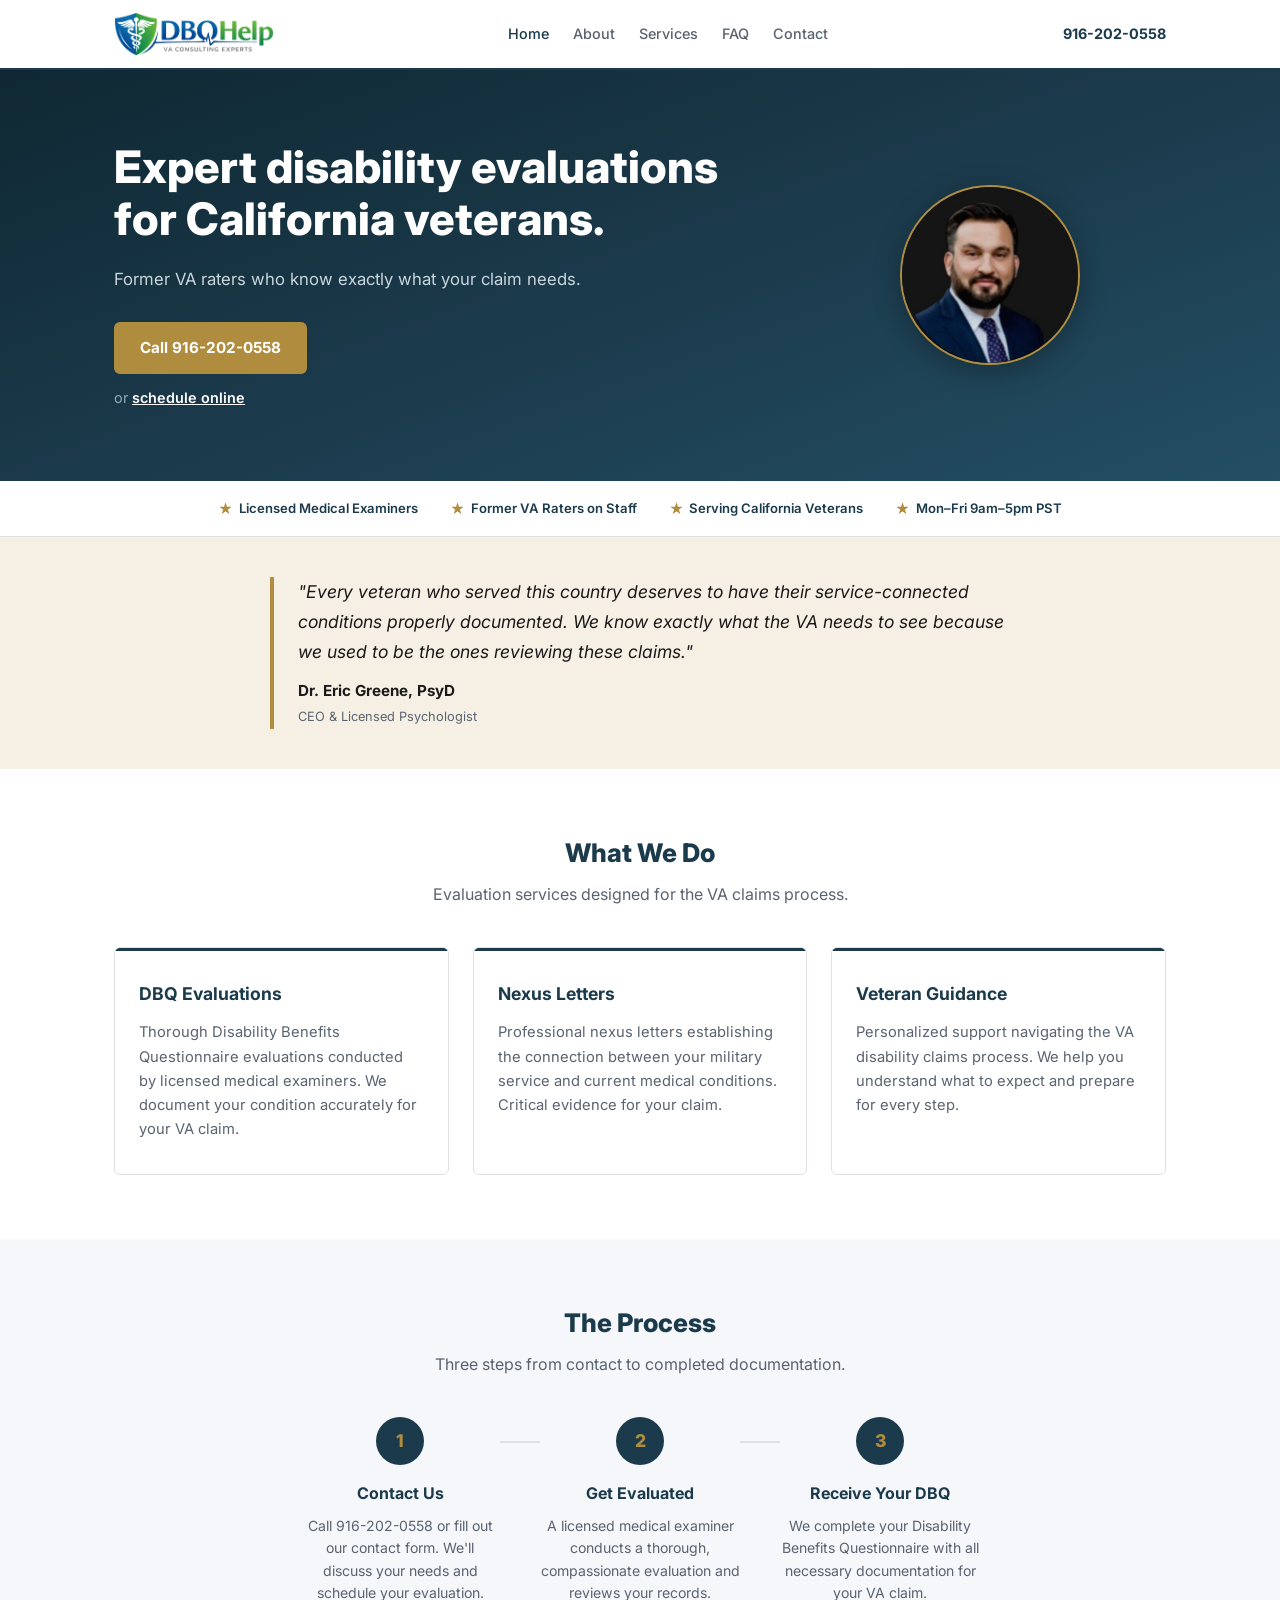
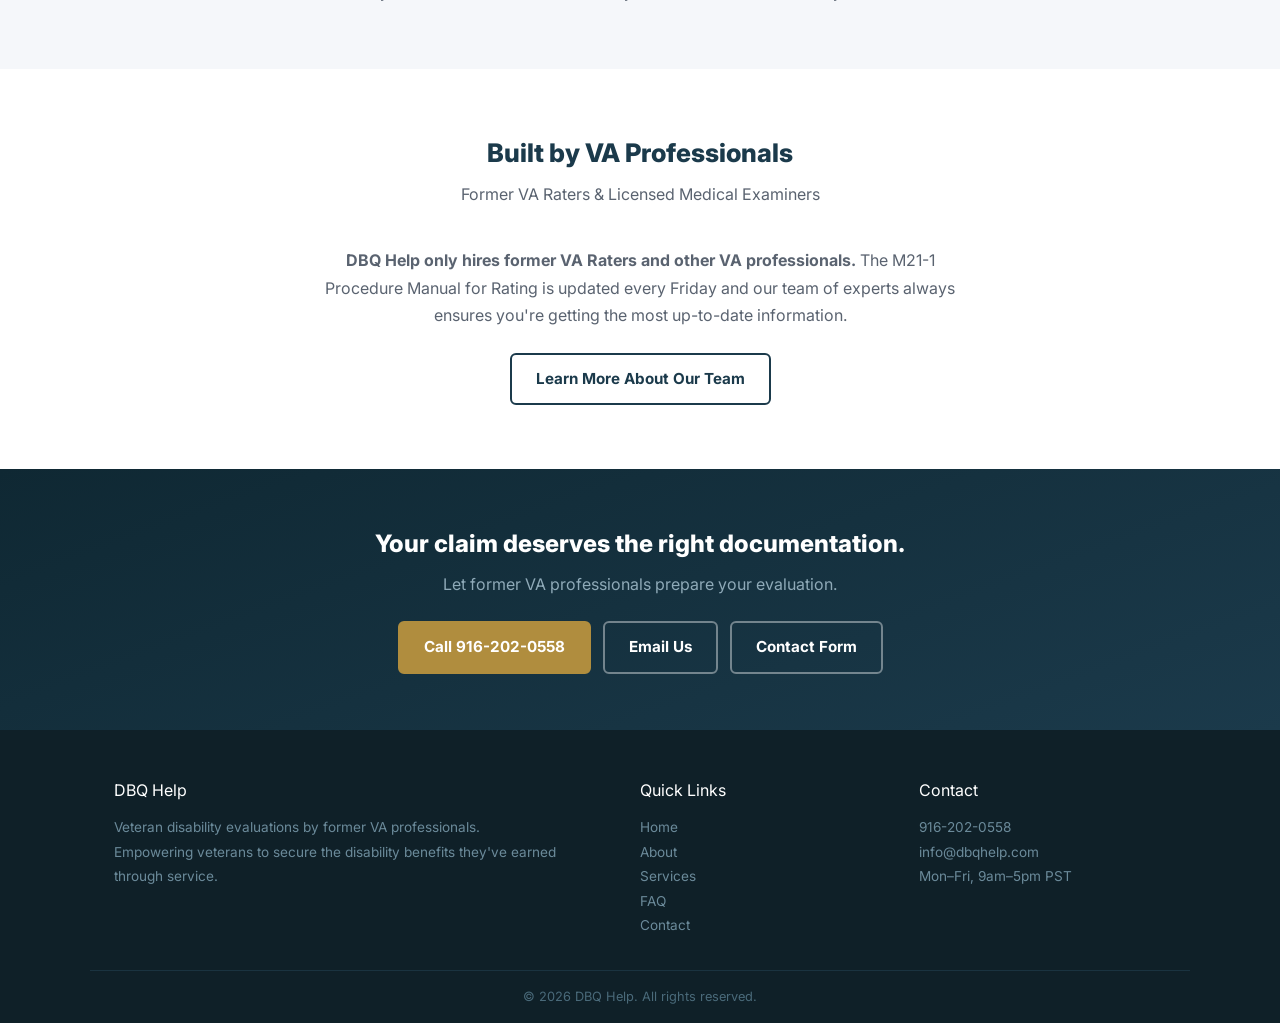
==== commit db92b6e2: "simplify hero: reduce cognitive load — one heading, one line, one clear CTA" ====
--- a/index.html
+++ b/index.html
@@ -49,23 +49,19 @@
 
   <main id="main">
 
-    <!-- Hero: Dark navy-teal -->
+    <!-- Hero: Dark navy-teal, calm authority -->
     <section class="hero" aria-labelledby="hero-heading">
       <div class="hero__inner container">
         <div class="hero__content">
-          <h1 id="hero-heading">Your Service Earned It.<br>Your Claim Deserves It.</h1>
-          <p class="hero__sub">DBQ Help connects California veterans with licensed medical examiners — including former VA raters — who know exactly what your disability claim needs.</p>
-          <div class="hero__actions">
-            <a href="tel:+19162020558" class="btn btn--gold">Call 916-202-0558</a>
-            <a href="contact.html" class="btn btn--outline-light">Schedule Evaluation</a>
-          </div>
+          <h1 id="hero-heading">Expert disability evaluations for California veterans.</h1>
+          <p class="hero__sub">Former VA raters who know exactly what your claim needs.</p>
+          <a href="tel:+19162020558" class="btn btn--gold">Call 916-202-0558</a>
+          <p class="hero__alt-action">or <a href="contact.html">schedule online</a></p>
         </div>
         <div class="hero__person">
           <div class="hero__photo">
-            <img src="img/dr-greene.png" alt="Dr. Eric Greene, PsyD — CEO and Licensed Psychologist" width="436" height="436">
-          </div>
-          <p class="hero__doctor-name">Dr. Eric Greene, PsyD</p>
-          <p class="hero__doctor-title">CEO & Licensed Psychologist</p>
+            <img src="img/dr-greene.png" alt="Dr. Eric Greene, PsyD" width="436" height="436">
+          </div>
         </div>
       </div>
     </section>
--- a/dbq-b.css
+++ b/dbq-b.css
@@ -71,18 +71,21 @@
   font-size: 1.05rem; color: #c8d6e0; line-height: 1.7;
   margin-bottom: 1.75rem; max-width: 520px;
 }
-.hero__actions { display: flex; gap: 0.75rem; flex-wrap: wrap; }
+.hero__alt-action {
+  margin-top: 0.75rem; font-size: 0.9rem; color: #8faab8;
+}
+.hero__alt-action a {
+  color: #fff; font-weight: 600; text-decoration: underline;
+}
 
 /* Photo */
 .hero__person { text-align: center; }
 .hero__photo {
   width: 180px; height: 180px; border-radius: 50%; overflow: hidden;
-  margin: 0 auto 1rem; border: 2px solid var(--b-gold);
+  margin: 0 auto; border: 2px solid var(--b-gold);
   box-shadow: 0 6px 28px rgba(0,0,0,0.3);
 }
 .hero__photo img { width: 100%; height: 100%; object-fit: cover; }
-.hero__doctor-name { font-weight: 700; font-size: 1rem; color: #fff; }
-.hero__doctor-title { font-size: 0.85rem; color: #8faab8; }
 
 /* ── Buttons ── */
 .btn {
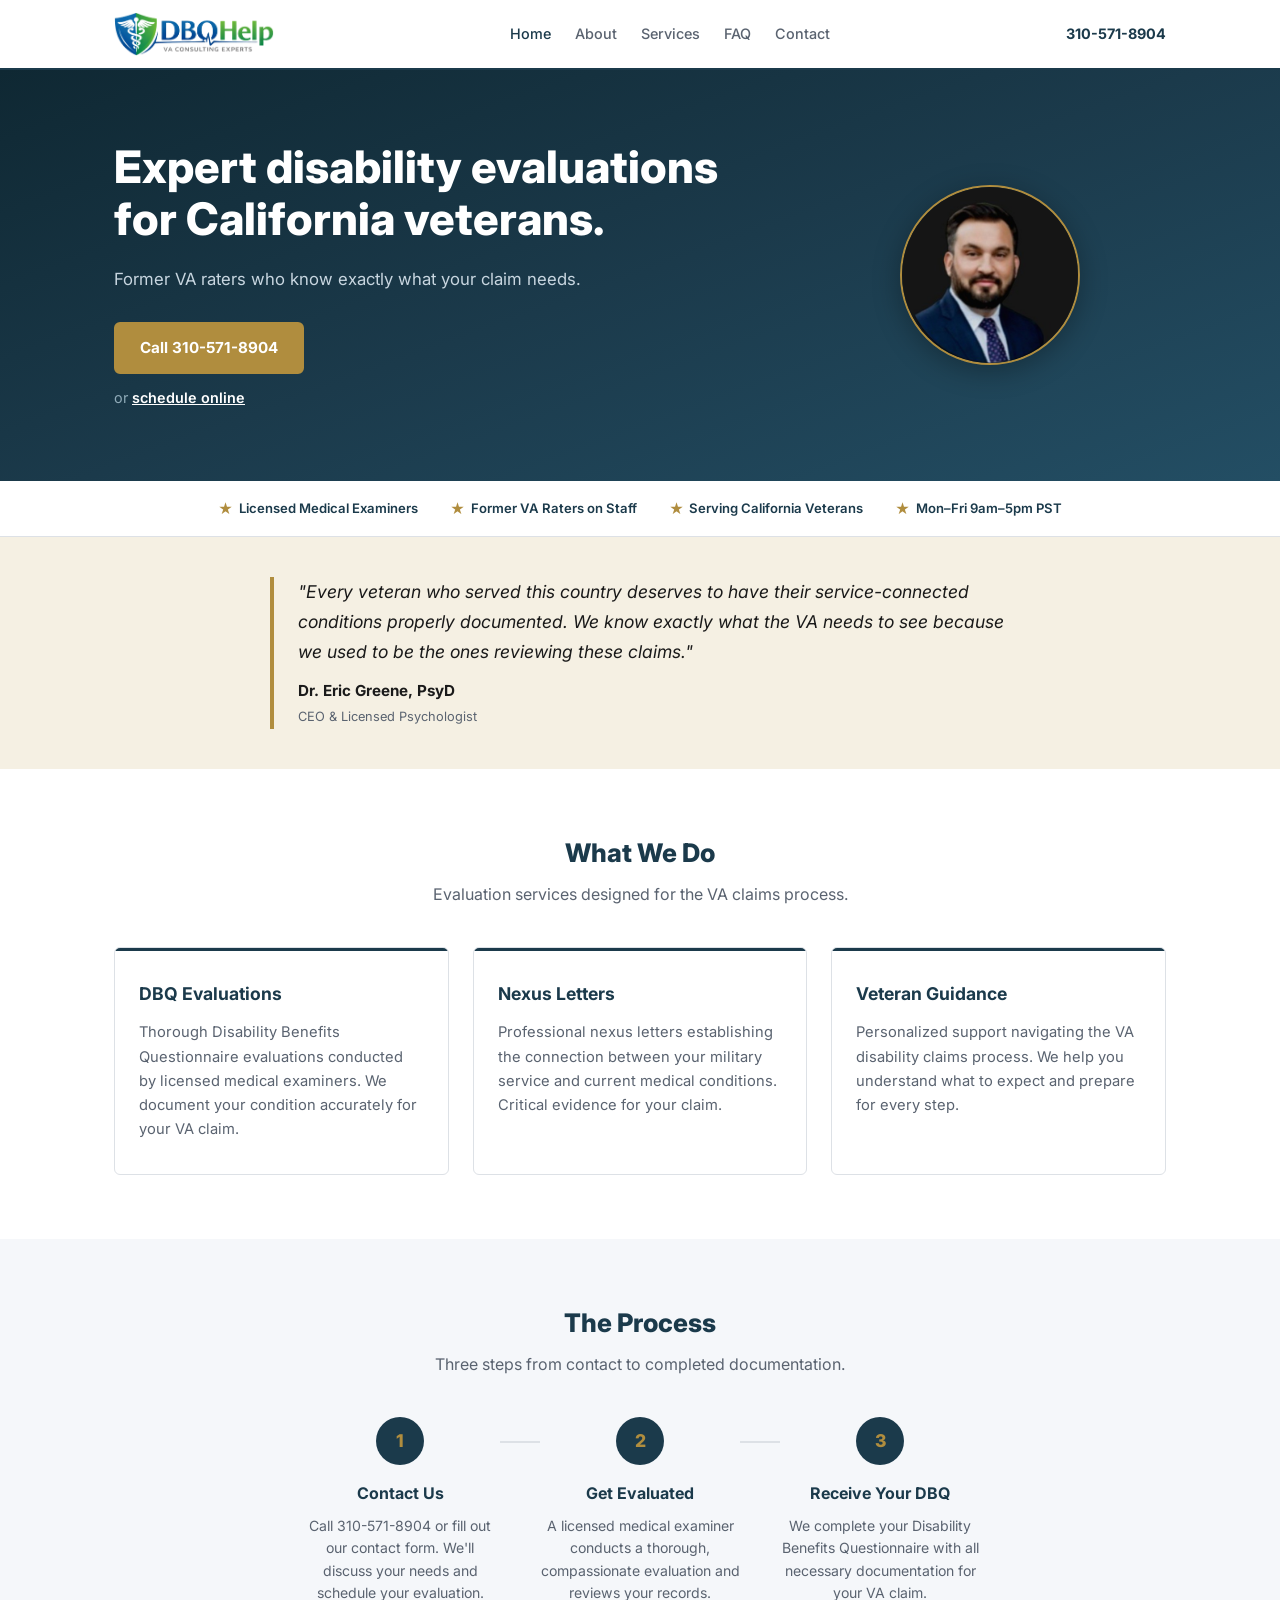
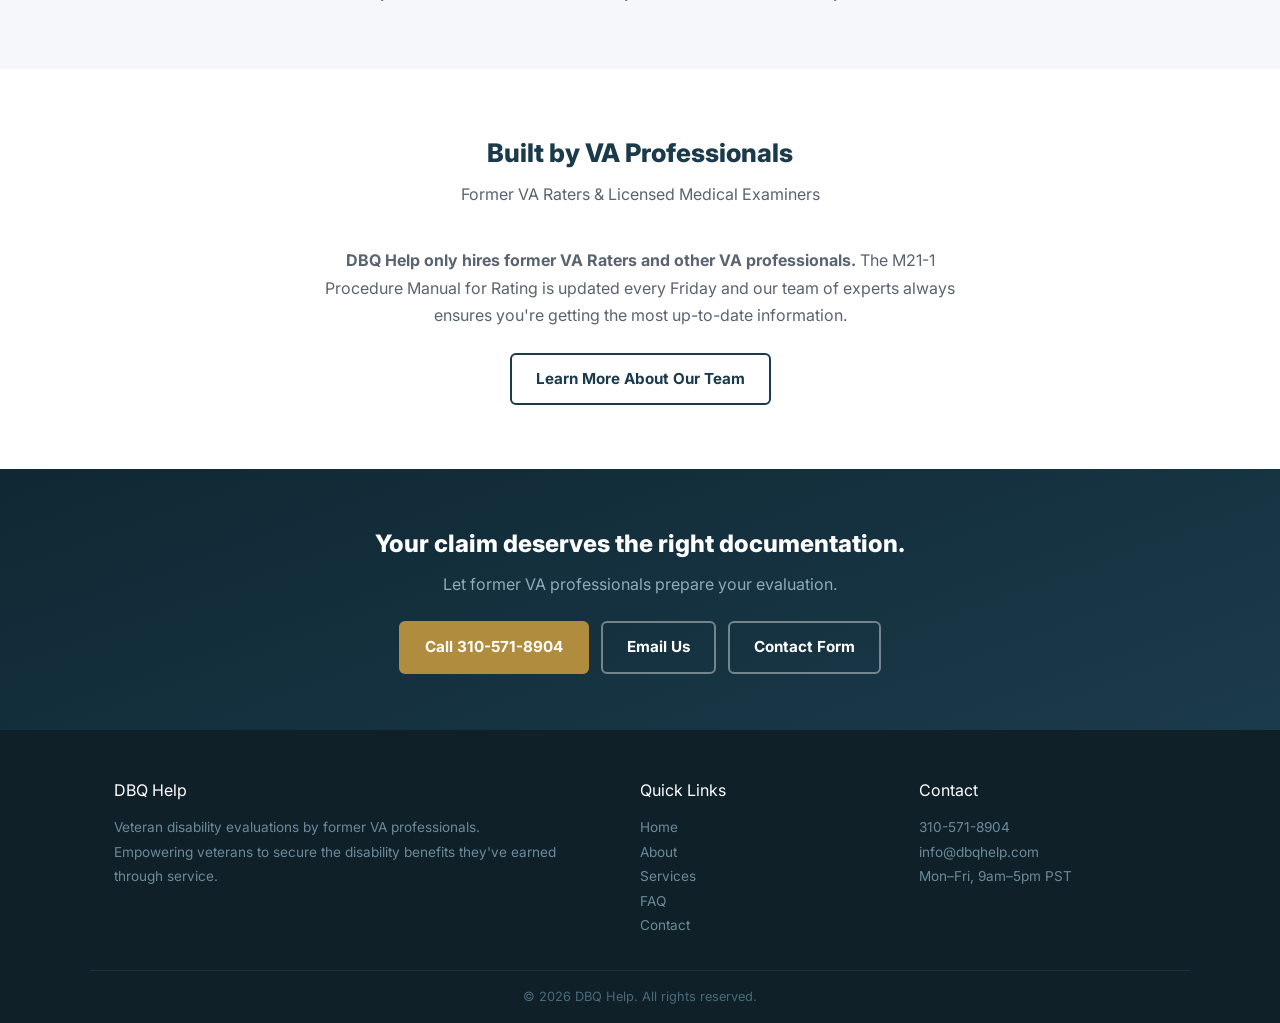
==== commit 33331405: "update phone: 310-571-8904" ====
--- a/index.html
+++ b/index.html
@@ -15,7 +15,7 @@
     "@type": "MedicalBusiness",
     "name": "DBQ Help",
     "url": "https://dbqhelp.com",
-    "telephone": "+1-916-202-0558",
+    "telephone": "+1-310-571-8904",
     "email": "info@dbqhelp.com",
     "areaServed": { "@type": "State", "name": "California" },
     "description": "Expert DBQ evaluations and nexus letters for California veterans by former VA professionals."
@@ -43,7 +43,7 @@
         <a href="faq.html">FAQ</a>
         <a href="contact.html">Contact</a>
       </nav>
-      <a href="tel:+19162020558" class="site-header__phone">916-202-0558</a>
+      <a href="tel:+13105718904" class="site-header__phone">310-571-8904</a>
     </div>
   </header>
 
@@ -55,7 +55,7 @@
         <div class="hero__content">
           <h1 id="hero-heading">Expert disability evaluations for California veterans.</h1>
           <p class="hero__sub">Former VA raters who know exactly what your claim needs.</p>
-          <a href="tel:+19162020558" class="btn btn--gold">Call 916-202-0558</a>
+          <a href="tel:+13105718904" class="btn btn--gold">Call 310-571-8904</a>
           <p class="hero__alt-action">or <a href="contact.html">schedule online</a></p>
         </div>
         <div class="hero__person">
@@ -127,7 +127,7 @@
           <div class="step">
             <div class="step__num">1</div>
             <h3>Contact Us</h3>
-            <p>Call 916-202-0558 or fill out our contact form. We'll discuss your needs and schedule your evaluation.</p>
+            <p>Call 310-571-8904 or fill out our contact form. We'll discuss your needs and schedule your evaluation.</p>
           </div>
           <div class="step__connector"></div>
           <div class="step">
@@ -165,7 +165,7 @@
         <h2 id="cta-heading">Your claim deserves the right documentation.</h2>
         <p>Let former VA professionals prepare your evaluation.</p>
         <div class="cta__actions">
-          <a href="tel:+19162020558" class="btn btn--gold">Call 916-202-0558</a>
+          <a href="tel:+13105718904" class="btn btn--gold">Call 310-571-8904</a>
           <a href="mailto:info@dbqhelp.com" class="btn btn--outline-light">Email Us</a>
           <a href="contact.html" class="btn btn--outline-light">Contact Form</a>
         </div>
@@ -192,7 +192,7 @@
       </div>
       <div class="site-footer__col">
         <h3>Contact</h3>
-        <p><a href="tel:+19162020558">916-202-0558</a></p>
+        <p><a href="tel:+13105718904">310-571-8904</a></p>
         <p><a href="mailto:info@dbqhelp.com">info@dbqhelp.com</a></p>
         <p>Mon–Fri, 9am–5pm PST</p>
       </div>
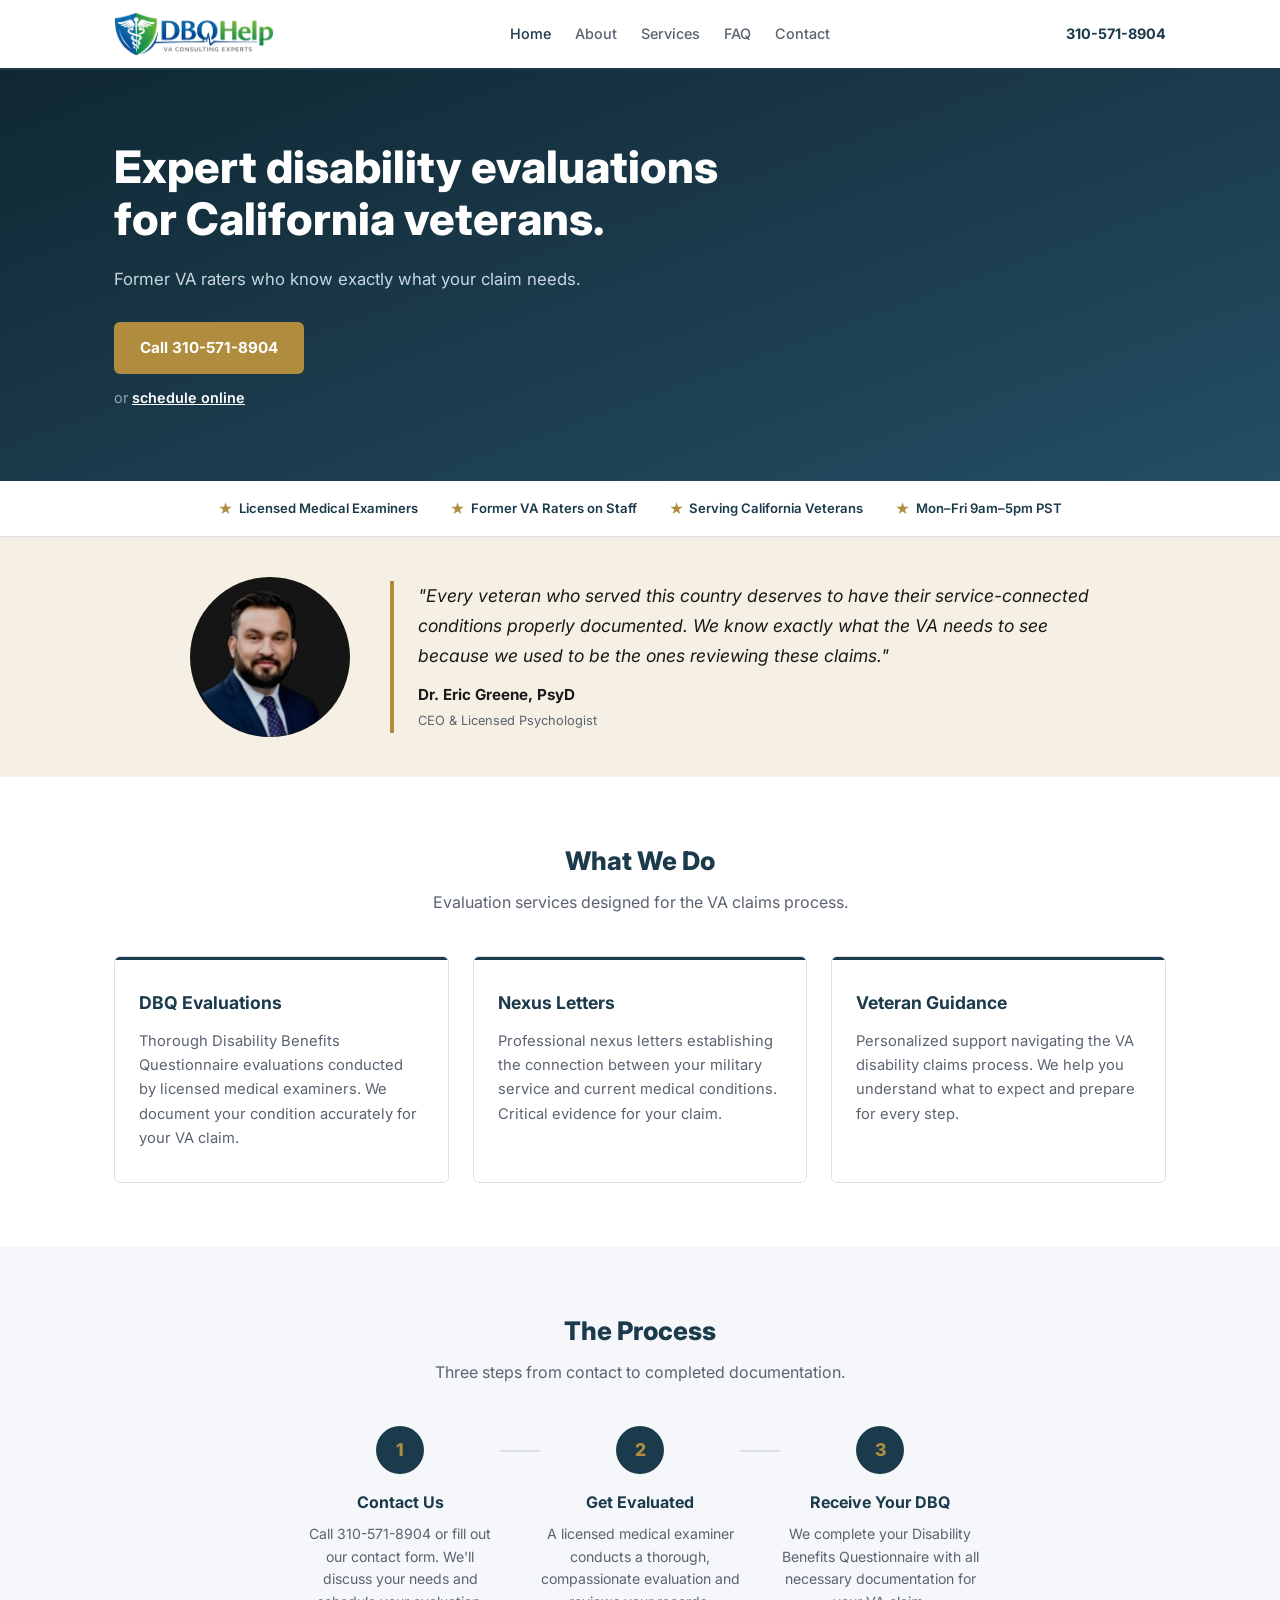
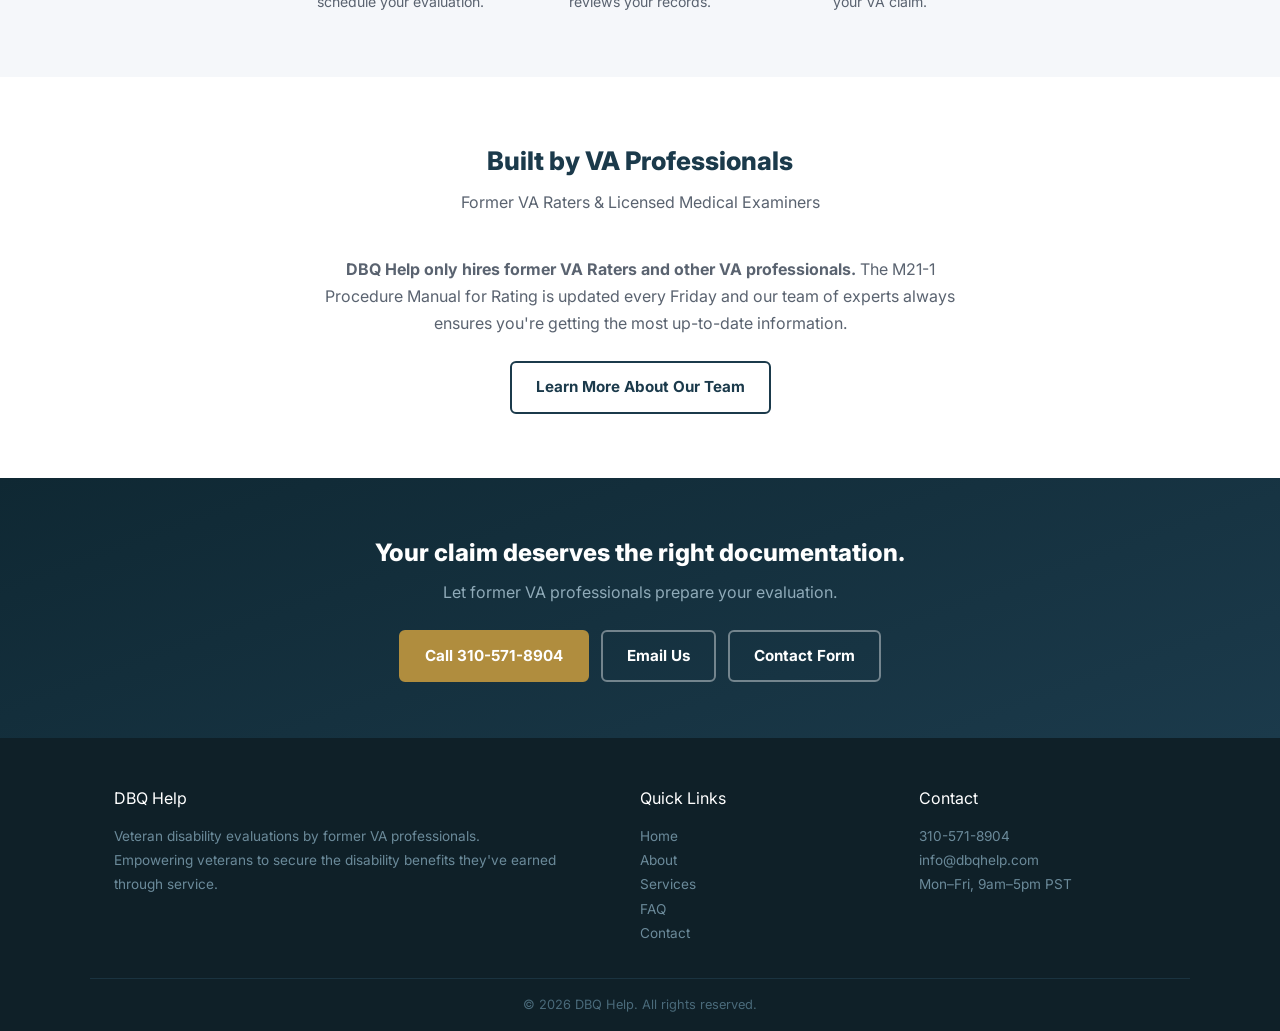
==== commit b8197add: "move dr greene photo from hero to quote section" ====
--- a/index.html
+++ b/index.html
@@ -58,11 +58,6 @@
           <a href="tel:+13105718904" class="btn btn--gold">Call 310-571-8904</a>
           <p class="hero__alt-action">or <a href="contact.html">schedule online</a></p>
         </div>
-        <div class="hero__person">
-          <div class="hero__photo">
-            <img src="img/dr-greene.png" alt="Dr. Eric Greene, PsyD" width="436" height="436">
-          </div>
-        </div>
       </div>
     </section>
 
@@ -79,13 +74,18 @@
     <!-- Quote: standalone section -->
     <section class="quote-section" aria-label="Message from Dr. Greene">
       <div class="container">
-        <blockquote class="quote-block">
-          <p>"Every veteran who served this country deserves to have their service-connected conditions properly documented. We know exactly what the VA needs to see because we used to be the ones reviewing these claims."</p>
-          <footer>
-            <strong>Dr. Eric Greene, PsyD</strong>
-            <span>CEO & Licensed Psychologist</span>
-          </footer>
-        </blockquote>
+        <div class="quote-section__inner">
+          <div class="quote-section__photo">
+            <img src="img/dr-greene.png" alt="Dr. Eric Greene, PsyD" width="436" height="436">
+          </div>
+          <blockquote class="quote-block">
+            <p>"Every veteran who served this country deserves to have their service-connected conditions properly documented. We know exactly what the VA needs to see because we used to be the ones reviewing these claims."</p>
+            <footer>
+              <strong>Dr. Eric Greene, PsyD</strong>
+              <span>CEO & Licensed Psychologist</span>
+            </footer>
+          </blockquote>
+        </div>
       </div>
     </section>
 
--- a/dbq-b.css
+++ b/dbq-b.css
@@ -127,8 +127,17 @@
 .quote-section {
   padding: 2.5rem 0; background: var(--b-gold-soft);
 }
+.quote-section__inner {
+  display: flex; align-items: center; gap: 2.5rem;
+  max-width: 900px; margin: 0 auto;
+}
+.quote-section__photo {
+  flex-shrink: 0; width: 160px; height: 160px; border-radius: 50%; overflow: hidden;
+}
+.quote-section__photo img {
+  width: 100%; height: 100%; object-fit: cover;
+}
 .quote-block {
-  max-width: 740px; margin: 0 auto;
   border-left: 4px solid var(--b-gold); padding-left: 1.5rem;
 }
 .quote-block p {
@@ -229,15 +238,15 @@
   .hero__inner { grid-template-columns: 1fr; text-align: center; }
   .hero__sub { max-width: 100%; }
   .hero__actions { justify-content: center; }
-  .hero__person { order: -1; }
-  .hero__photo { width: 140px; height: 140px; }
   .card-grid { grid-template-columns: 1fr; }
   .steps { flex-direction: column; align-items: center; gap: 1rem; }
   .step__connector { width: 2px; height: 20px; margin: 0; }
   .trust-bar__inner { flex-direction: column; align-items: center; gap: 0.5rem; }
   .site-header__nav { display: none; }
   .site-footer__inner { grid-template-columns: 1fr; }
-  .quote-block { padding-left: 1rem; }
+  .quote-section__inner { flex-direction: column; text-align: center; }
+  .quote-section__photo { width: 120px; height: 120px; }
+  .quote-block { padding-left: 1rem; border-left: none; border-top: 4px solid var(--b-gold); padding-top: 1rem; }
 }
 
 @media (prefers-reduced-motion: reduce) {
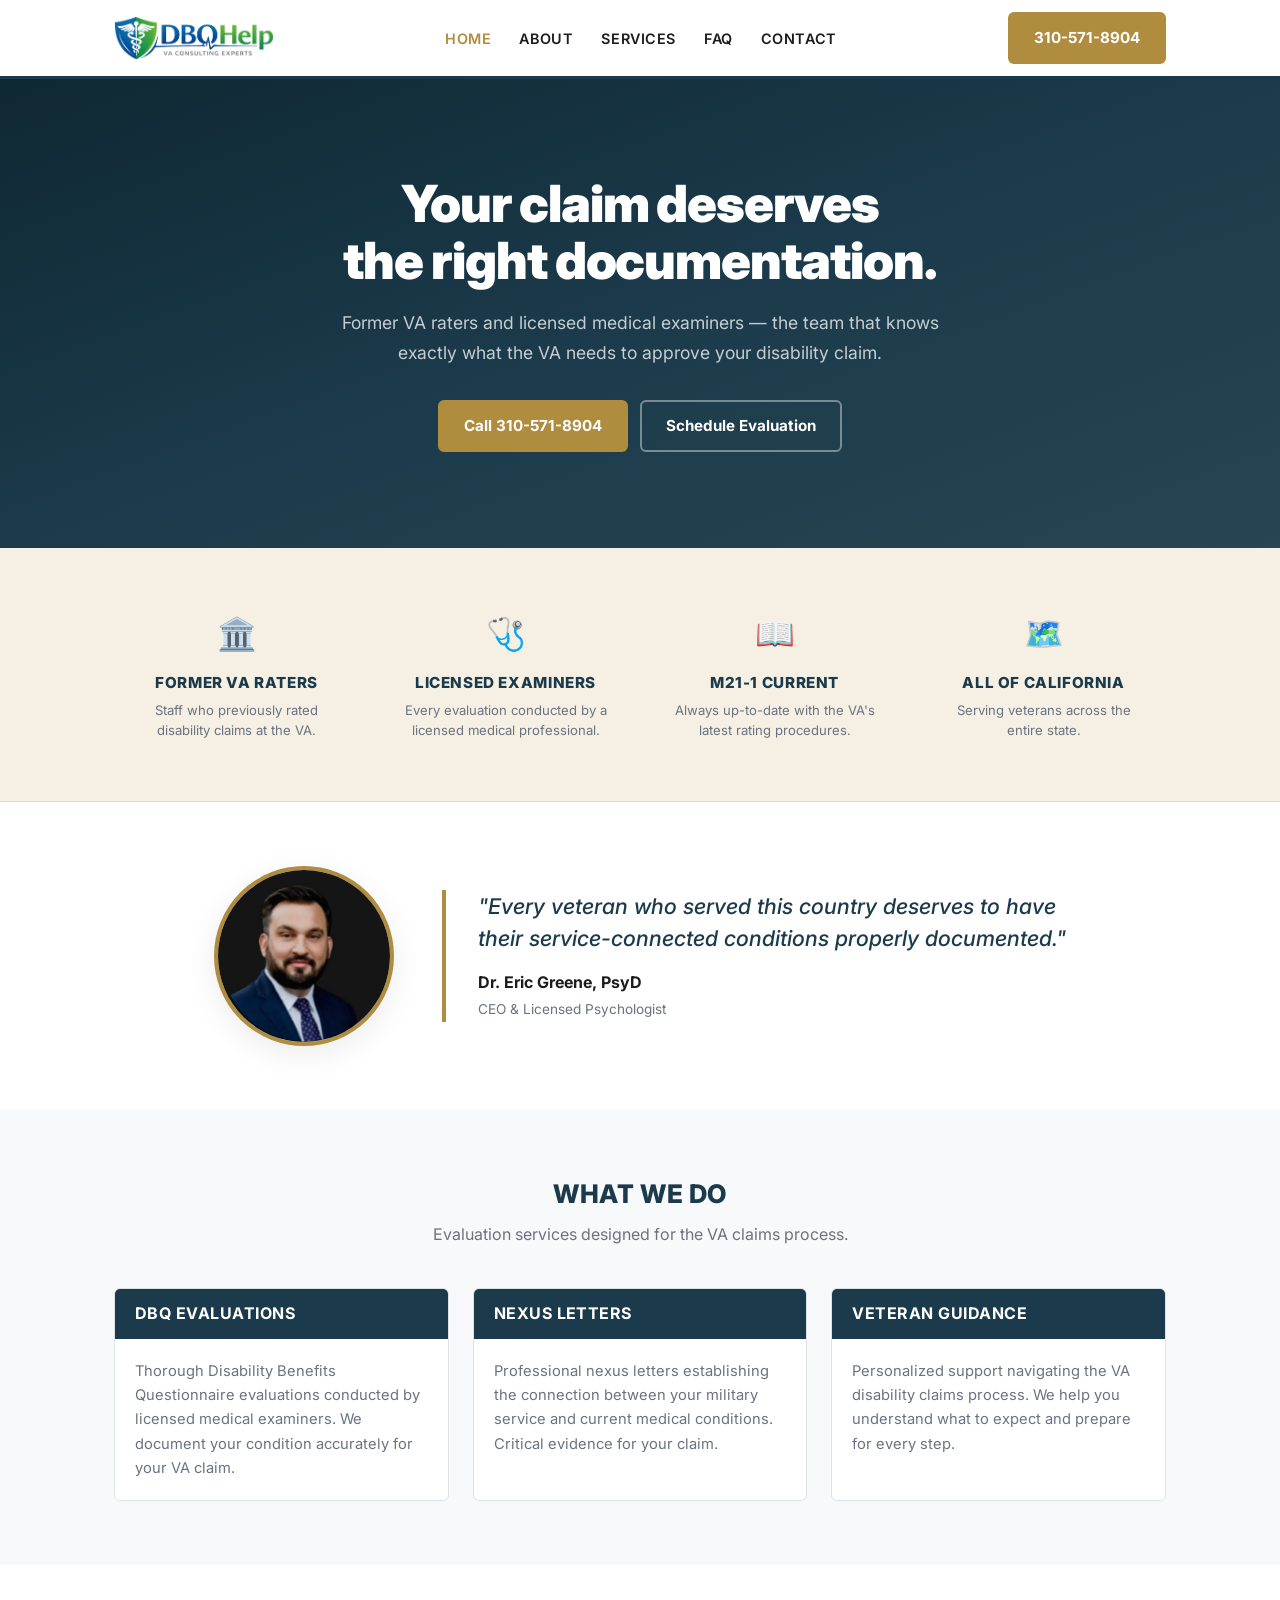
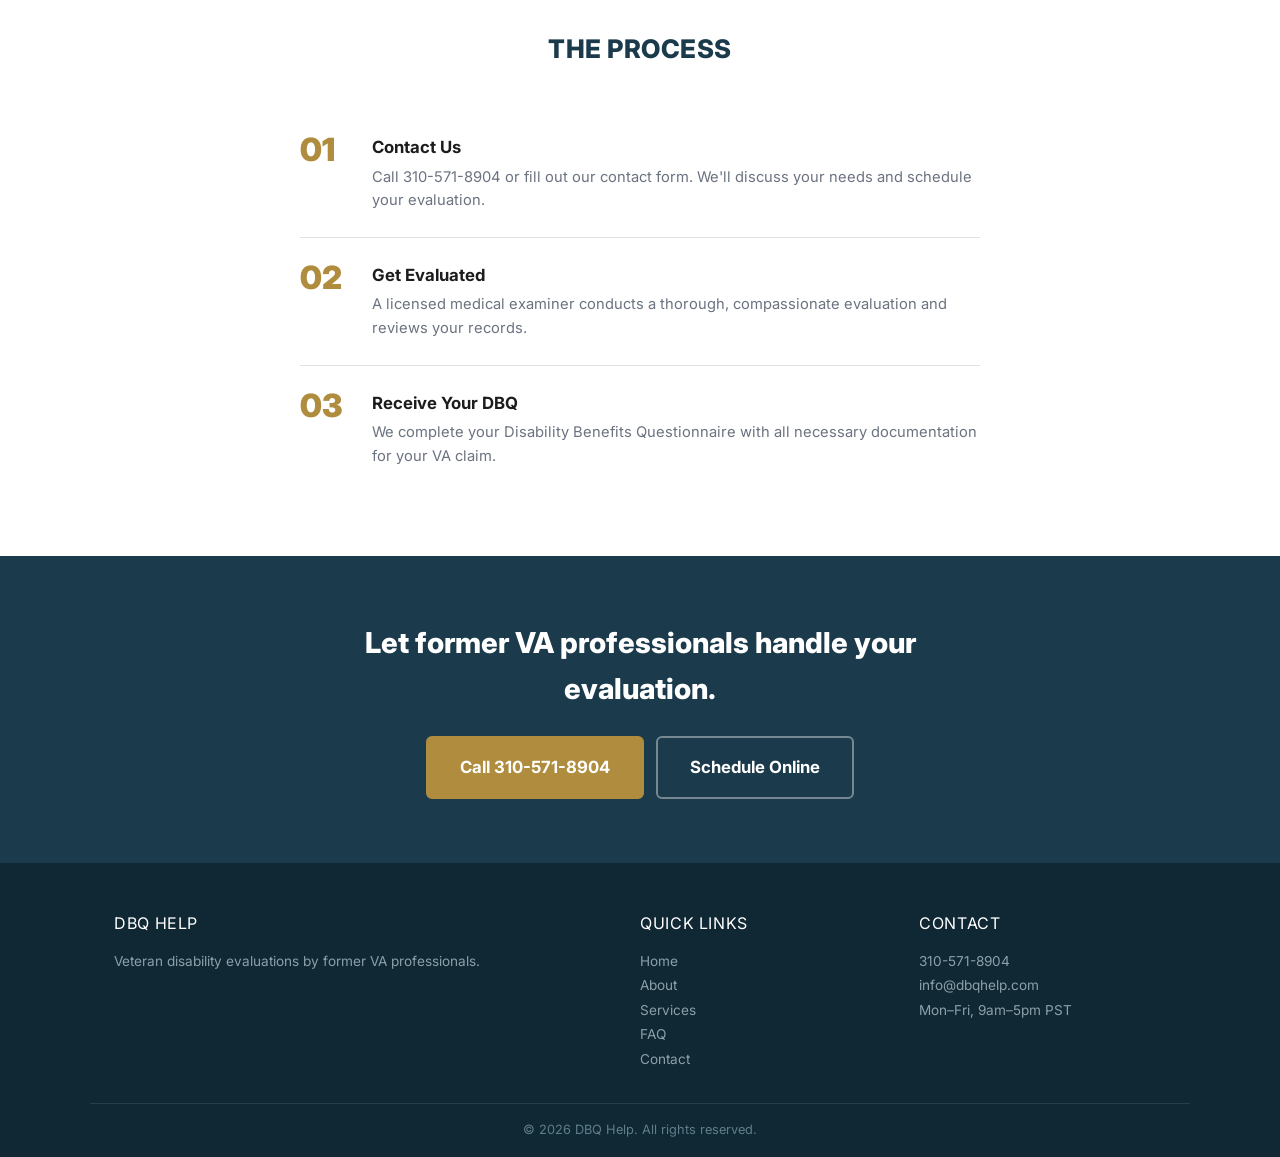
==== commit e53bc8c2: "Redesign B: bold navy hero, credential badges, pullquote, dark-header cards" ====
--- a/index.html
+++ b/index.html
@@ -20,7 +20,7 @@
     "areaServed": { "@type": "State", "name": "California" },
     "description": "Expert DBQ evaluations and nexus letters for California veterans by former VA professionals."
   }</script>
-  <link href="https://fonts.googleapis.com/css2?family=Inter:wght@400;500;600;700;800&display=swap" rel="stylesheet">
+  <link href="https://fonts.googleapis.com/css2?family=Inter:wght@400;500;600;700;800;900&display=swap" rel="stylesheet">
   <link href="cup-bundle.css" rel="stylesheet">
   <link href="cup.css" rel="stylesheet">
   <link href="dbq-b.css" rel="stylesheet">
@@ -30,7 +30,7 @@
 
   <a href="#main" class="skip-link">Skip to main content</a>
 
-  <!-- Header -->
+  <!-- Header: Navy thick bottom border -->
   <header class="site-header">
     <div class="site-header__inner container">
       <a href="index.html" class="site-header__logo" aria-label="DBQ Help Home">
@@ -43,54 +43,68 @@
         <a href="faq.html">FAQ</a>
         <a href="contact.html">Contact</a>
       </nav>
-      <a href="tel:+13105718904" class="site-header__phone">310-571-8904</a>
+      <a href="tel:+13105718904" class="site-header__phone btn btn--gold-sm">310-571-8904</a>
     </div>
   </header>
 
   <main id="main">
 
-    <!-- Hero: Dark navy-teal, calm authority -->
+    <!-- HERO B: Full-width dark, bold type, NO photo -->
     <section class="hero" aria-labelledby="hero-heading">
       <div class="hero__inner container">
-        <div class="hero__content">
-          <h1 id="hero-heading">Expert disability evaluations for California veterans.</h1>
-          <p class="hero__sub">Former VA raters who know exactly what your claim needs.</p>
+        <h1 id="hero-heading">Your claim deserves<br>the right documentation.</h1>
+        <p class="hero__sub">Former VA raters and licensed medical examiners — the team that knows exactly what the VA needs to approve your disability claim.</p>
+        <div class="hero__actions">
           <a href="tel:+13105718904" class="btn btn--gold">Call 310-571-8904</a>
-          <p class="hero__alt-action">or <a href="contact.html">schedule online</a></p>
-        </div>
-      </div>
-    </section>
-
-    <!-- Trust Bar -->
-    <section class="trust-bar" aria-label="Credentials">
-      <div class="trust-bar__inner container">
-        <div class="trust-bar__item"><span class="trust-star">★</span> Licensed Medical Examiners</div>
-        <div class="trust-bar__item"><span class="trust-star">★</span> Former VA Raters on Staff</div>
-        <div class="trust-bar__item"><span class="trust-star">★</span> Serving California Veterans</div>
-        <div class="trust-bar__item"><span class="trust-star">★</span> Mon–Fri 9am–5pm PST</div>
-      </div>
-    </section>
-
-    <!-- Quote: standalone section -->
-    <section class="quote-section" aria-label="Message from Dr. Greene">
-      <div class="container">
-        <div class="quote-section__inner">
-          <div class="quote-section__photo">
-            <img src="img/dr-greene.png" alt="Dr. Eric Greene, PsyD" width="436" height="436">
-          </div>
-          <blockquote class="quote-block">
-            <p>"Every veteran who served this country deserves to have their service-connected conditions properly documented. We know exactly what the VA needs to see because we used to be the ones reviewing these claims."</p>
-            <footer>
-              <strong>Dr. Eric Greene, PsyD</strong>
-              <span>CEO & Licensed Psychologist</span>
-            </footer>
-          </blockquote>
-        </div>
-      </div>
-    </section>
-
-    <!-- Services -->
-    <section class="section" aria-labelledby="services-heading">
+          <a href="contact.html" class="btn btn--outline-light">Schedule Evaluation</a>
+        </div>
+      </div>
+    </section>
+
+    <!-- UNIQUE TO B: Credential badges -->
+    <section class="credentials" aria-label="Our credentials">
+      <div class="credentials__inner container">
+        <div class="credential">
+          <div class="credential__icon">🏛️</div>
+          <h3>Former VA Raters</h3>
+          <p>Staff who previously rated disability claims at the VA.</p>
+        </div>
+        <div class="credential">
+          <div class="credential__icon">🩺</div>
+          <h3>Licensed Examiners</h3>
+          <p>Every evaluation conducted by a licensed medical professional.</p>
+        </div>
+        <div class="credential">
+          <div class="credential__icon">📖</div>
+          <h3>M21-1 Current</h3>
+          <p>Always up-to-date with the VA's latest rating procedures.</p>
+        </div>
+        <div class="credential">
+          <div class="credential__icon">🗺️</div>
+          <h3>All of California</h3>
+          <p>Serving veterans across the entire state.</p>
+        </div>
+      </div>
+    </section>
+
+    <!-- Large pullquote with photo (unique style) -->
+    <section class="pullquote" aria-label="From Dr. Greene">
+      <div class="pullquote__inner container">
+        <div class="pullquote__photo">
+          <img src="img/dr-greene.png" alt="Dr. Eric Greene, PsyD" width="436" height="436">
+        </div>
+        <blockquote class="pullquote__text">
+          <p>"Every veteran who served this country deserves to have their service-connected conditions properly documented."</p>
+          <footer>
+            <strong>Dr. Eric Greene, PsyD</strong>
+            <span>CEO &amp; Licensed Psychologist</span>
+          </footer>
+        </blockquote>
+      </div>
+    </section>
+
+    <!-- Services: dark header cards -->
+    <section class="section section--alt" aria-labelledby="services-heading">
       <div class="container">
         <div class="section__header">
           <h2 id="services-heading">What We Do</h2>
@@ -98,89 +112,71 @@
         </div>
         <div class="card-grid">
           <div class="card">
-            <div class="card__bar"></div>
-            <h3>DBQ Evaluations</h3>
+            <div class="card__header">DBQ Evaluations</div>
             <p>Thorough Disability Benefits Questionnaire evaluations conducted by licensed medical examiners. We document your condition accurately for your VA claim.</p>
           </div>
           <div class="card">
-            <div class="card__bar"></div>
-            <h3>Nexus Letters</h3>
+            <div class="card__header">Nexus Letters</div>
             <p>Professional nexus letters establishing the connection between your military service and current medical conditions. Critical evidence for your claim.</p>
           </div>
           <div class="card">
-            <div class="card__bar"></div>
-            <h3>Veteran Guidance</h3>
+            <div class="card__header">Veteran Guidance</div>
             <p>Personalized support navigating the VA disability claims process. We help you understand what to expect and prepare for every step.</p>
           </div>
         </div>
       </div>
     </section>
 
-    <!-- Process -->
-    <section class="section section--alt" aria-labelledby="process-heading">
+    <!-- Process: vertical stacked -->
+    <section class="section" aria-labelledby="process-heading">
       <div class="container">
         <div class="section__header">
           <h2 id="process-heading">The Process</h2>
-          <p>Three steps from contact to completed documentation.</p>
-        </div>
-        <div class="steps">
-          <div class="step">
-            <div class="step__num">1</div>
-            <h3>Contact Us</h3>
-            <p>Call 310-571-8904 or fill out our contact form. We'll discuss your needs and schedule your evaluation.</p>
-          </div>
-          <div class="step__connector"></div>
-          <div class="step">
-            <div class="step__num">2</div>
-            <h3>Get Evaluated</h3>
-            <p>A licensed medical examiner conducts a thorough, compassionate evaluation and reviews your records.</p>
-          </div>
-          <div class="step__connector"></div>
-          <div class="step">
-            <div class="step__num">3</div>
-            <h3>Receive Your DBQ</h3>
-            <p>We complete your Disability Benefits Questionnaire with all necessary documentation for your VA claim.</p>
-          </div>
-        </div>
-      </div>
-    </section>
-
-    <!-- Team -->
-    <section class="section" aria-labelledby="team-heading">
-      <div class="container">
-        <div class="section__header">
-          <h2 id="team-heading">Built by VA Professionals</h2>
-          <p>Former VA Raters & Licensed Medical Examiners</p>
-        </div>
-        <div class="team-note">
-          <p><strong>DBQ Help only hires former VA Raters and other VA professionals.</strong> The M21-1 Procedure Manual for Rating is updated every Friday and our team of experts always ensures you're getting the most up-to-date information.</p>
-          <a href="about.html" class="btn btn--outline">Learn More About Our Team</a>
-        </div>
-      </div>
-    </section>
-
-    <!-- CTA -->
+        </div>
+        <div class="process">
+          <div class="process__step">
+            <div class="process__num">01</div>
+            <div class="process__body">
+              <h3>Contact Us</h3>
+              <p>Call 310-571-8904 or fill out our contact form. We'll discuss your needs and schedule your evaluation.</p>
+            </div>
+          </div>
+          <div class="process__step">
+            <div class="process__num">02</div>
+            <div class="process__body">
+              <h3>Get Evaluated</h3>
+              <p>A licensed medical examiner conducts a thorough, compassionate evaluation and reviews your records.</p>
+            </div>
+          </div>
+          <div class="process__step">
+            <div class="process__num">03</div>
+            <div class="process__body">
+              <h3>Receive Your DBQ</h3>
+              <p>We complete your Disability Benefits Questionnaire with all necessary documentation for your VA claim.</p>
+            </div>
+          </div>
+        </div>
+      </div>
+    </section>
+
+    <!-- CTA: bold navy -->
     <section class="cta" aria-labelledby="cta-heading">
       <div class="container">
-        <h2 id="cta-heading">Your claim deserves the right documentation.</h2>
-        <p>Let former VA professionals prepare your evaluation.</p>
+        <h2 id="cta-heading">Let former VA professionals handle your evaluation.</h2>
         <div class="cta__actions">
-          <a href="tel:+13105718904" class="btn btn--gold">Call 310-571-8904</a>
-          <a href="mailto:info@dbqhelp.com" class="btn btn--outline-light">Email Us</a>
-          <a href="contact.html" class="btn btn--outline-light">Contact Form</a>
+          <a href="tel:+13105718904" class="btn btn--gold btn--lg">Call 310-571-8904</a>
+          <a href="contact.html" class="btn btn--outline-light btn--lg">Schedule Online</a>
         </div>
       </div>
     </section>
 
   </main>
 
-  <!-- Footer -->
   <footer class="site-footer">
     <div class="site-footer__inner container">
       <div class="site-footer__col">
         <h3>DBQ Help</h3>
         <p>Veteran disability evaluations by former VA professionals.</p>
-        <p>Empowering veterans to secure the disability benefits they've earned through service.</p>
       </div>
       <div class="site-footer__col">
         <h3>Quick Links</h3>
@@ -197,11 +193,8 @@
         <p>Mon–Fri, 9am–5pm PST</p>
       </div>
     </div>
-    <div class="site-footer__bottom">
-      <p>&copy; 2026 DBQ Help. All rights reserved.</p>
-    </div>
+    <div class="site-footer__bottom"><p>&copy; 2026 DBQ Help. All rights reserved.</p></div>
   </footer>
-
   <script src="dbq-app.js"></script>
   <script async src="https://www.googletagmanager.com/gtag/js?id=G-XXXXXXXXXX"></script>
   <script>window.dataLayer=window.dataLayer||[];function gtag(){dataLayer.push(arguments)}gtag("js",new Date);gtag("config","G-XXXXXXXXXX")</script>
--- a/dbq-b.css
+++ b/dbq-b.css
@@ -1,152 +1,145 @@
 /* ═══════════════════════════════════════════
-   Variation B — "Veteran Steadfast"
-   Navy-teal + muted gold. Institutional authority.
-   "We know the system."
+   Variation B — "Authority & Proof"
+   Navy + gold, heavy typography, institutional.
+   Full dark hero. Credential badges. Pullquote.
    ═══════════════════════════════════════════ */
 
 :root {
-  --b-navy:         #1b3a4b;
-  --b-navy-light:   #234e64;
-  --b-green:        #3d7a68;
-  --b-gold:         #b08d3e;
-  --b-gold-soft:    #f5f0e3;
-  --b-surface:      #ffffff;
-  --b-surface-alt:  #f5f7fa;
-  --b-text:         #1a1a1a;
-  --b-text-muted:   #5a6370;
-  --b-border:       #dde1e6;
-  --b-radius:       6px;
-  --b-font:         'Inter', system-ui, -apple-system, sans-serif;
+  --b-navy:        #1b3a4b;
+  --b-navy-dark:   #0f2833;
+  --b-navy-light:  #264653;
+  --b-gold:        #b08d3e;
+  --b-gold-soft:   #f5f0e3;
+  --b-surface:     #ffffff;
+  --b-surface-alt: #f8f9fa;
+  --b-text:        #1c1c1e;
+  --b-text-muted:  #6b7280;
+  --b-border:      #dee2e6;
+  --b-radius:      6px;
+  --b-font:        'Inter', system-ui, -apple-system, sans-serif;
 }
 
 *, *::before, *::after { box-sizing: border-box; margin: 0; padding: 0; }
 body { font-family: var(--b-font); color: var(--b-text); background: var(--b-surface); line-height: 1.6; -webkit-font-smoothing: antialiased; }
 img { max-width: 100%; display: block; }
-a { color: var(--b-green); text-decoration: none; }
+a { color: var(--b-gold); text-decoration: none; }
 .container { max-width: 1100px; margin: 0 auto; padding: 0 1.5rem; }
 
-/* ── Skip ── */
 .skip-link {
   position: absolute; left: -9999px; top: 1rem;
-  background: var(--b-navy); color: #fff; padding: 0.5rem 1rem;
+  background: var(--b-gold); color: var(--b-navy); padding: 0.5rem 1rem;
   border-radius: var(--b-radius); z-index: 1000; font-weight: 600;
 }
 .skip-link:focus { left: 1rem; }
 
 /* ── Header ── */
 .site-header {
-  background: var(--b-surface); border-bottom: 2px solid var(--b-navy);
-  position: sticky; top: 0; z-index: 100;
+  background: var(--b-surface);
+  border-bottom: 3px solid var(--b-navy);
 }
 .site-header__inner {
   display: flex; align-items: center; justify-content: space-between;
   padding: 0.75rem 1.5rem; max-width: 1100px; margin: 0 auto;
 }
 .site-header__logo img { height: 44px; }
-.site-header__nav { display: flex; gap: 1.5rem; }
+.site-header__nav { display: flex; gap: 1.75rem; }
 .site-header__nav a {
-  color: var(--b-text-muted); font-size: 0.9rem; font-weight: 500;
+  color: var(--b-text); font-size: 0.9rem; font-weight: 600;
+  text-transform: uppercase; letter-spacing: 0.04em;
   transition: color 0.15s;
 }
 .site-header__nav a:hover,
-.site-header__nav a[aria-current] { color: var(--b-navy); }
-.site-header__phone {
-  font-weight: 700; font-size: 0.9rem; color: var(--b-navy);
-}
-
-/* ── Hero: dark navy-teal ── */
+.site-header__nav a[aria-current] { color: var(--b-gold); }
+.btn--gold-sm {
+  display: inline-flex; align-items: center;
+  background: var(--b-gold); color: #fff;
+  padding: 0.4rem 0.9rem; border-radius: var(--b-radius);
+  font-weight: 700; font-size: 0.85rem; text-decoration: none;
+}
+
+/* ── HERO B: Full-width dark navy, bold text ── */
 .hero {
-  background: linear-gradient(160deg, #0f2833 0%, var(--b-navy) 50%, var(--b-navy-light) 100%);
-  color: #fff; padding: 4.5rem 0;
-}
-.hero__inner {
-  display: grid; grid-template-columns: 1.3fr 0.7fr;
-  gap: 3rem; align-items: center;
-}
-.hero__content h1 {
-  font-size: clamp(1.8rem, 3.8vw, 2.8rem);
-  font-weight: 800; line-height: 1.15; margin-bottom: 1.25rem;
+  background: linear-gradient(160deg, var(--b-navy-dark), var(--b-navy), var(--b-navy-light));
+  padding: 6rem 0;
+  text-align: center;
+}
+.hero__inner { max-width: 780px; margin: 0 auto; }
+.hero h1 {
+  font-size: clamp(2rem, 5vw, 3.2rem);
+  font-weight: 900; line-height: 1.1; color: #fff;
+  margin-bottom: 1.25rem;
+  letter-spacing: -0.02em;
 }
 .hero__sub {
-  font-size: 1.05rem; color: #c8d6e0; line-height: 1.7;
-  margin-bottom: 1.75rem; max-width: 520px;
-}
-.hero__alt-action {
-  margin-top: 0.75rem; font-size: 0.9rem; color: #8faab8;
-}
-.hero__alt-action a {
-  color: #fff; font-weight: 600; text-decoration: underline;
-}
-
-/* Photo */
-.hero__person { text-align: center; }
-.hero__photo {
-  width: 180px; height: 180px; border-radius: 50%; overflow: hidden;
-  margin: 0 auto; border: 2px solid var(--b-gold);
-  box-shadow: 0 6px 28px rgba(0,0,0,0.3);
-}
-.hero__photo img { width: 100%; height: 100%; object-fit: cover; }
+  font-size: 1.1rem; color: rgba(255,255,255,0.75);
+  line-height: 1.7; margin-bottom: 2rem; max-width: 600px; margin-left: auto; margin-right: auto;
+}
+.hero__actions { display: flex; gap: 0.75rem; justify-content: center; flex-wrap: wrap; }
 
 /* ── Buttons ── */
 .btn {
   display: inline-flex; align-items: center; gap: 0.5rem;
   padding: 0.75rem 1.5rem; border-radius: var(--b-radius);
   font-weight: 700; font-size: 0.95rem; cursor: pointer;
-  transition: all 0.15s; border: 2px solid transparent;
-  text-decoration: none;
-}
-.btn--gold {
-  background: var(--b-gold); color: #fff; border-color: var(--b-gold);
-}
-.btn--gold:hover { background: #9a7a34; }
-.btn--outline {
-  background: transparent; color: var(--b-navy);
-  border-color: var(--b-navy);
-}
-.btn--outline:hover { background: var(--b-surface-alt); }
-.btn--outline-light {
-  background: transparent; color: #fff; border-color: rgba(255,255,255,0.4);
-}
-.btn--outline-light:hover { background: rgba(255,255,255,0.08); }
-
-/* ── Trust Bar: gold stars ── */
-.trust-bar {
-  background: var(--b-surface); padding: 1rem 0;
-  border-bottom: 1px solid var(--b-border);
-}
-.trust-bar__inner {
-  display: flex; justify-content: center; gap: 2rem; flex-wrap: wrap;
-}
-.trust-bar__item {
-  font-size: 0.82rem; font-weight: 600; color: var(--b-navy);
-  display: flex; align-items: center; gap: 0.35rem; white-space: nowrap;
-}
-.trust-star { color: var(--b-gold); font-size: 0.9rem; }
-
-/* ── Quote: standalone with gold left border ── */
-.quote-section {
-  padding: 2.5rem 0; background: var(--b-gold-soft);
-}
-.quote-section__inner {
-  display: flex; align-items: center; gap: 2.5rem;
+  transition: all 0.15s; border: 2px solid transparent; text-decoration: none;
+}
+.btn--gold { background: var(--b-gold); color: #fff; border-color: var(--b-gold); }
+.btn--gold:hover { background: #9a7b35; }
+.btn--outline-light { background: transparent; color: #fff; border-color: rgba(255,255,255,0.4); }
+.btn--outline-light:hover { background: rgba(255,255,255,0.1); }
+.btn--outline-navy { background: transparent; color: var(--b-navy); border-color: var(--b-navy); }
+.btn--outline-navy:hover { background: var(--b-surface-alt); }
+.btn--lg { padding: 1rem 2rem; font-size: 1.05rem; }
+
+/* ── CREDENTIALS (unique to B) ── */
+.credentials {
+  background: var(--b-gold-soft);
+  padding: 2.5rem 0;
+  border-bottom: 1px solid #e0d8c5;
+}
+.credentials__inner {
+  display: grid; grid-template-columns: repeat(4, 1fr); gap: 1.5rem;
+}
+.credential {
+  text-align: center; padding: 1.25rem;
+}
+.credential__icon { font-size: 2rem; margin-bottom: 0.75rem; }
+.credential h3 {
+  font-size: 0.95rem; font-weight: 800; color: var(--b-navy);
+  text-transform: uppercase; letter-spacing: 0.04em; margin-bottom: 0.35rem;
+}
+.credential p { font-size: 0.82rem; color: var(--b-text-muted); line-height: 1.5; }
+
+/* ── PULLQUOTE: large centered gold border ── */
+.pullquote {
+  padding: 4rem 0;
+  background: var(--b-surface);
+}
+.pullquote__inner {
+  display: flex; align-items: center; gap: 3rem;
   max-width: 900px; margin: 0 auto;
 }
-.quote-section__photo {
-  flex-shrink: 0; width: 160px; height: 160px; border-radius: 50%; overflow: hidden;
-}
-.quote-section__photo img {
-  width: 100%; height: 100%; object-fit: cover;
-}
-.quote-block {
-  border-left: 4px solid var(--b-gold); padding-left: 1.5rem;
-}
-.quote-block p {
-  font-size: 1.1rem; font-style: italic; color: var(--b-text);
-  line-height: 1.7; margin-bottom: 0.75rem;
-}
-.quote-block footer { color: var(--b-text-muted); }
-.quote-block footer strong { display: block; color: var(--b-text); font-size: 0.95rem; }
-.quote-block footer span { font-size: 0.8rem; }
+.pullquote__photo {
+  width: 180px; height: 180px; border-radius: 50%; overflow: hidden;
+  flex-shrink: 0;
+  border: 4px solid var(--b-gold);
+  box-shadow: 0 8px 30px rgba(0,0,0,0.08);
+}
+.pullquote__photo img { width: 100%; height: 100%; object-fit: cover; }
+.pullquote__text {
+  border-left: 4px solid var(--b-gold);
+  padding-left: 2rem;
+}
+.pullquote__text p {
+  font-size: 1.35rem; font-weight: 500; line-height: 1.5;
+  color: var(--b-navy); margin-bottom: 1rem; font-style: italic;
+}
+.pullquote__text footer strong {
+  display: block; font-size: 1rem; color: var(--b-text); font-style: normal;
+}
+.pullquote__text footer span {
+  font-size: 0.85rem; color: var(--b-text-muted); font-style: normal;
+}
 
 /* ── Sections ── */
 .section { padding: 4rem 0; }
@@ -156,97 +149,74 @@
   max-width: 600px; margin-left: auto; margin-right: auto;
 }
 .section__header h2 {
-  font-size: 1.6rem; font-weight: 800; color: var(--b-navy);
-  margin-bottom: 0.5rem;
-}
-.section__header p { color: var(--b-text-muted); font-size: 1rem; }
-
-/* ── Cards with top bar ── */
-.card-grid {
-  display: grid; grid-template-columns: repeat(3, 1fr); gap: 1.5rem;
-}
+  font-size: 1.6rem; font-weight: 800; color: var(--b-navy); margin-bottom: 0.5rem;
+  text-transform: uppercase; letter-spacing: 0.02em;
+}
+.section__header p { color: var(--b-text-muted); }
+
+/* ── Cards: navy header ── */
+.card-grid { display: grid; grid-template-columns: repeat(3, 1fr); gap: 1.5rem; }
 .card {
   background: var(--b-surface); border: 1px solid var(--b-border);
-  border-radius: var(--b-radius); padding: 2rem 1.5rem;
-  position: relative; overflow: hidden;
-}
-.card__bar {
-  position: absolute; top: 0; left: 0; right: 0;
-  height: 3px; background: var(--b-navy);
-}
-.card h3 {
-  font-size: 1.1rem; font-weight: 700; color: var(--b-navy);
-  margin-bottom: 0.75rem;
-}
-.card p { color: var(--b-text-muted); font-size: 0.92rem; line-height: 1.65; }
-
-/* ── Steps with connectors ── */
-.steps {
-  display: flex; align-items: flex-start; justify-content: center;
-  gap: 0; flex-wrap: wrap;
-}
-.step { text-align: center; flex: 0 0 200px; }
-.step__num {
-  width: 48px; height: 48px; border-radius: 50%;
-  background: var(--b-navy); color: var(--b-gold);
-  display: inline-flex; align-items: center; justify-content: center;
-  font-weight: 800; font-size: 1.1rem; margin-bottom: 1rem;
-}
-.step h3 { font-size: 1rem; font-weight: 700; color: var(--b-navy); margin-bottom: 0.5rem; }
-.step p { font-size: 0.88rem; color: var(--b-text-muted); line-height: 1.6; }
-.step__connector {
-  width: 40px; height: 2px; background: var(--b-border);
-  align-self: 40px; margin-top: 24px; flex-shrink: 0;
-}
-
-/* ── Team note ── */
-.team-note {
-  max-width: 640px; margin: 0 auto; text-align: center;
-}
-.team-note p { color: var(--b-text-muted); margin-bottom: 1.5rem; line-height: 1.7; }
-
-/* ── CTA: navy ── */
+  border-radius: var(--b-radius); overflow: hidden;
+}
+.card__header {
+  background: var(--b-navy); color: #fff; padding: 0.75rem 1.25rem;
+  font-weight: 700; font-size: 1rem; text-transform: uppercase;
+  letter-spacing: 0.03em;
+}
+.card p { padding: 1.25rem; color: var(--b-text-muted); font-size: 0.92rem; line-height: 1.65; }
+
+/* ── Process: vertical numbered ── */
+.process { max-width: 680px; margin: 0 auto; }
+.process__step {
+  display: flex; gap: 1.5rem; align-items: flex-start;
+  padding: 1.5rem 0;
+  border-bottom: 1px solid var(--b-border);
+}
+.process__step:last-child { border-bottom: none; }
+.process__num {
+  font-size: 2rem; font-weight: 900; color: var(--b-gold);
+  line-height: 1; min-width: 48px;
+}
+.process__body h3 { font-size: 1.05rem; font-weight: 700; margin-bottom: 0.3rem; }
+.process__body p { color: var(--b-text-muted); font-size: 0.92rem; line-height: 1.6; }
+
+/* ── CTA ── */
 .cta {
-  background: linear-gradient(160deg, #0f2833 0%, var(--b-navy) 100%);
-  color: #fff; padding: 3.5rem 0; text-align: center;
-}
-.cta h2 { font-size: 1.5rem; font-weight: 800; margin-bottom: 0.5rem; }
-.cta p { color: #8faab8; margin-bottom: 1.5rem; }
+  background: var(--b-navy); color: #fff;
+  padding: 4rem 0; text-align: center;
+}
+.cta h2 {
+  font-size: clamp(1.3rem, 3vw, 1.8rem); font-weight: 800;
+  margin-bottom: 1.5rem; max-width: 600px; margin-left: auto; margin-right: auto;
+}
 .cta__actions { display: flex; justify-content: center; gap: 0.75rem; flex-wrap: wrap; }
 
 /* ── Footer ── */
-.site-footer {
-  background: #0f2028; color: #8faab8; padding: 3rem 0 0;
-}
+.site-footer { background: var(--b-navy-dark); color: #b0bec5; padding: 3rem 0 0; }
 .site-footer__inner {
-  display: grid; grid-template-columns: 2fr 1fr 1fr;
-  gap: 2rem; max-width: 1100px; margin: 0 auto; padding: 0 1.5rem;
-}
-.site-footer__col h3 { color: #fff; font-size: 1rem; margin-bottom: 0.75rem; }
-.site-footer__col p,
-.site-footer__col a { color: #6b8a9a; font-size: 0.85rem; line-height: 1.8; display: block; }
-.site-footer__col a:hover { color: #fff; }
+  display: grid; grid-template-columns: 2fr 1fr 1fr; gap: 2rem;
+  max-width: 1100px; margin: 0 auto; padding: 0 1.5rem;
+}
+.site-footer__col h3 { color: #fff; font-size: 1rem; margin-bottom: 0.75rem; text-transform: uppercase; letter-spacing: 0.04em; }
+.site-footer__col p, .site-footer__col a { color: #8da0aa; font-size: 0.85rem; line-height: 1.8; display: block; }
+.site-footer__col a:hover { color: var(--b-gold); }
 .site-footer__bottom {
-  border-top: 1px solid #1a3340; margin-top: 2rem;
-  padding: 1rem 1.5rem; text-align: center;
-  max-width: 1100px; margin-left: auto; margin-right: auto;
-}
-.site-footer__bottom p { font-size: 0.8rem; color: #4a6a7a; }
+  border-top: 1px solid rgba(255,255,255,0.1); margin-top: 2rem; padding: 1rem 1.5rem;
+  text-align: center; max-width: 1100px; margin-left: auto; margin-right: auto;
+}
+.site-footer__bottom p { font-size: 0.8rem; color: #607d8b; }
 
 /* ── Mobile ── */
 @media (max-width: 768px) {
-  .hero__inner { grid-template-columns: 1fr; text-align: center; }
-  .hero__sub { max-width: 100%; }
-  .hero__actions { justify-content: center; }
+  .credentials__inner { grid-template-columns: repeat(2, 1fr); }
+  .pullquote__inner { flex-direction: column; text-align: center; }
+  .pullquote__text { border-left: none; padding-left: 0; border-top: 3px solid var(--b-gold); padding-top: 1.5rem; }
+  .pullquote__photo { width: 140px; height: 140px; }
   .card-grid { grid-template-columns: 1fr; }
-  .steps { flex-direction: column; align-items: center; gap: 1rem; }
-  .step__connector { width: 2px; height: 20px; margin: 0; }
-  .trust-bar__inner { flex-direction: column; align-items: center; gap: 0.5rem; }
   .site-header__nav { display: none; }
   .site-footer__inner { grid-template-columns: 1fr; }
-  .quote-section__inner { flex-direction: column; text-align: center; }
-  .quote-section__photo { width: 120px; height: 120px; }
-  .quote-block { padding-left: 1rem; border-left: none; border-top: 4px solid var(--b-gold); padding-top: 1rem; }
 }
 
 @media (prefers-reduced-motion: reduce) {
